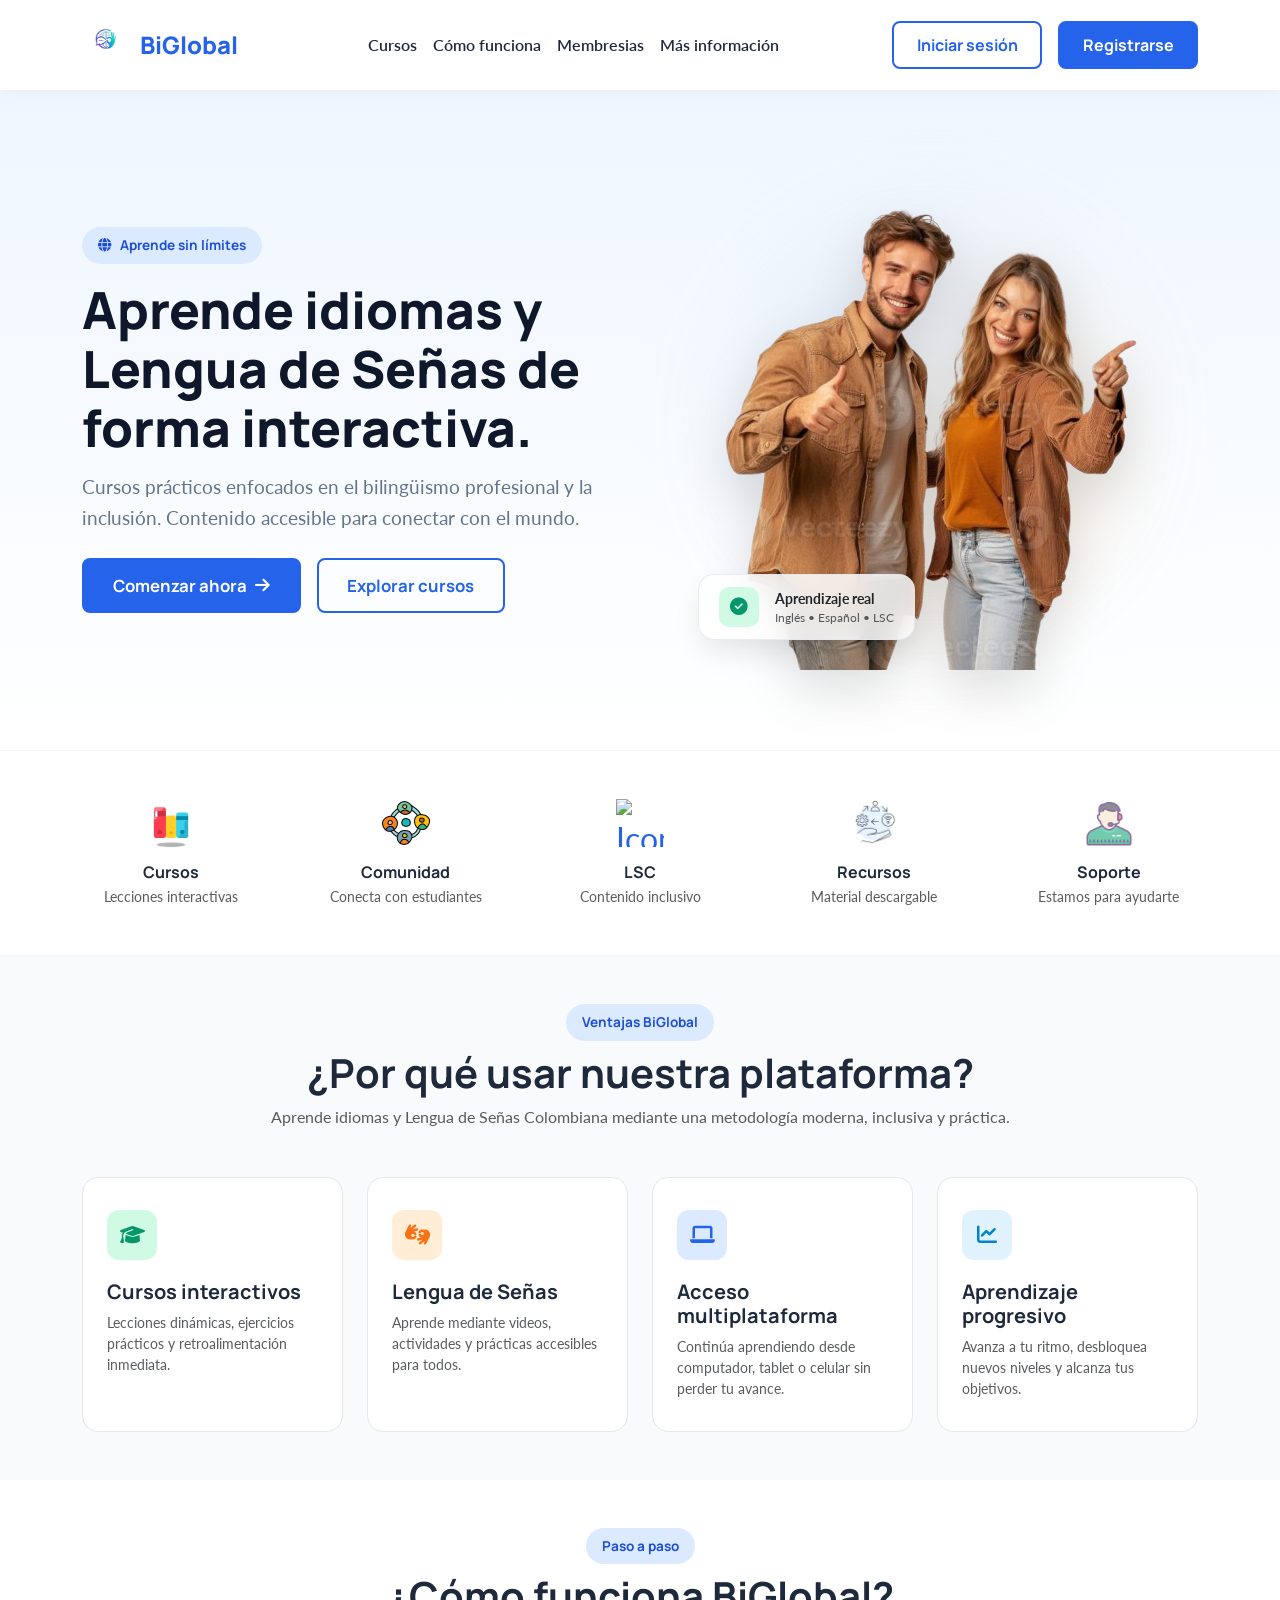
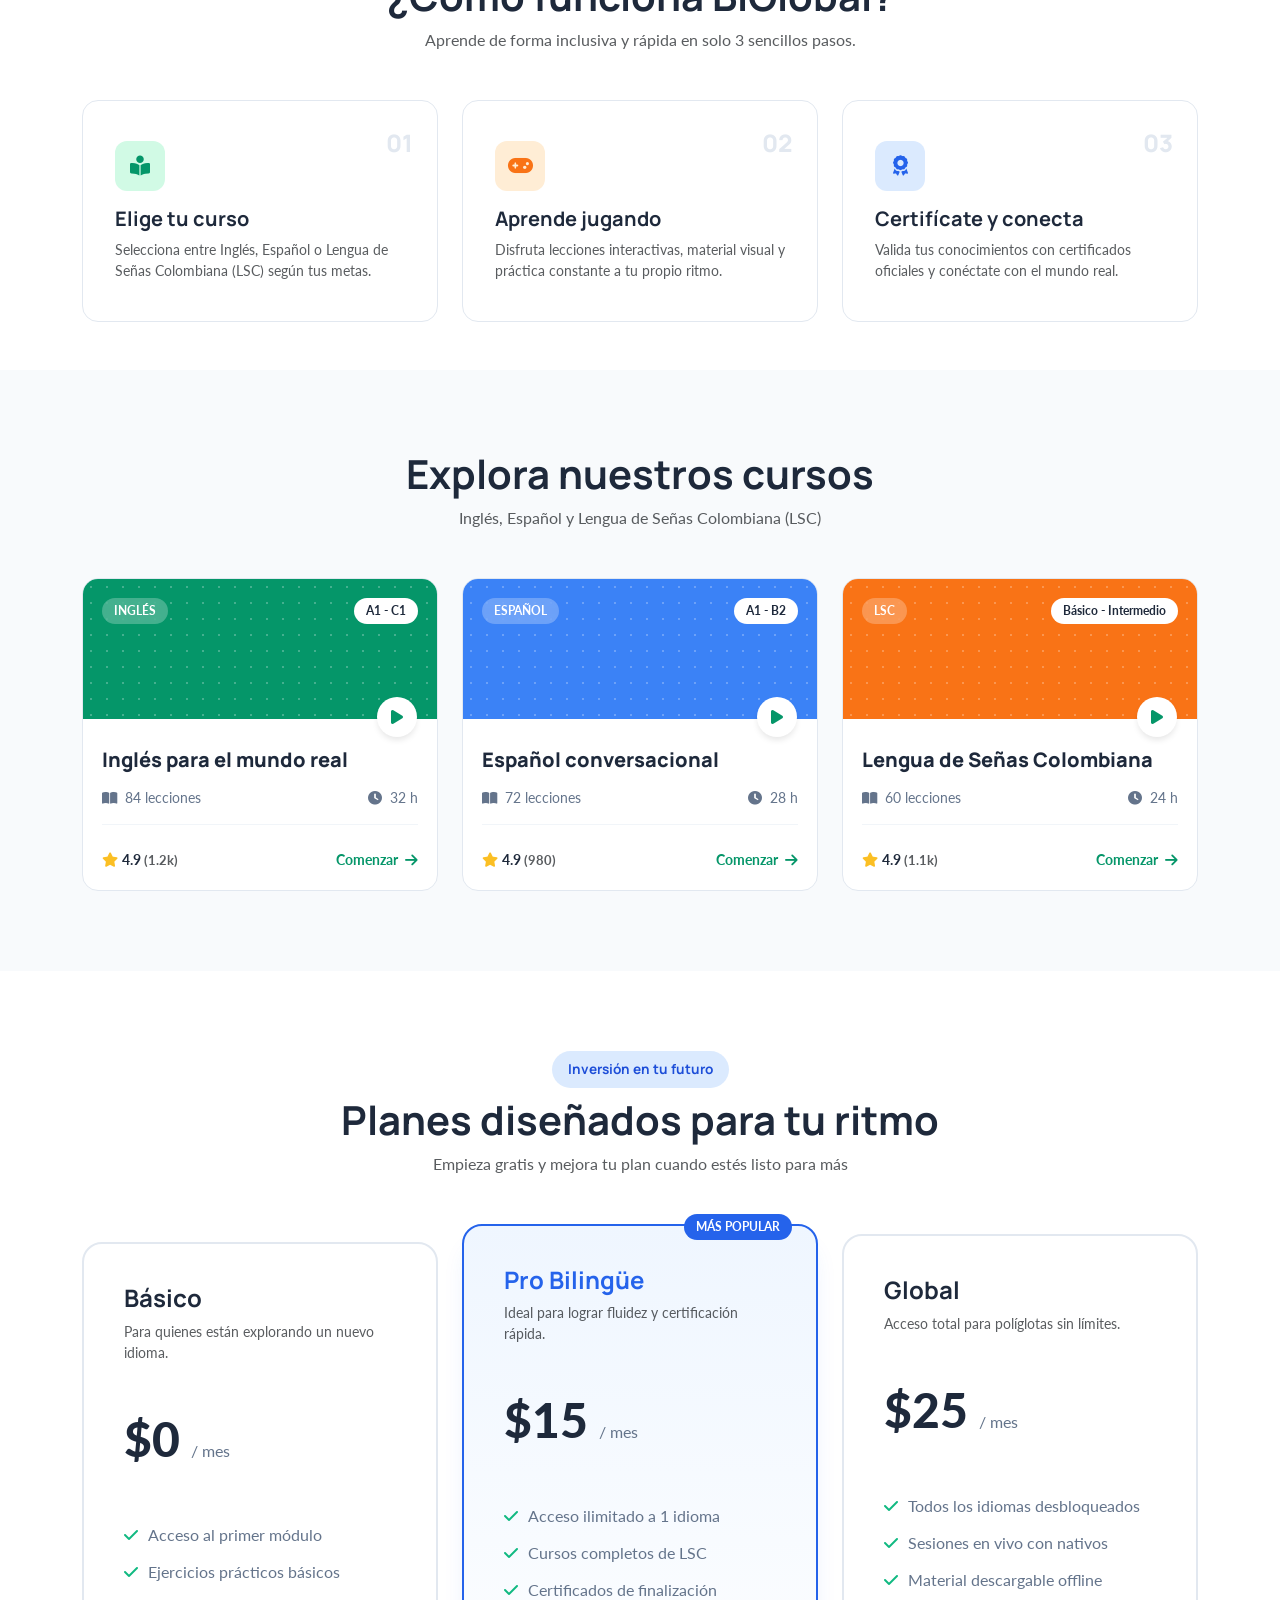
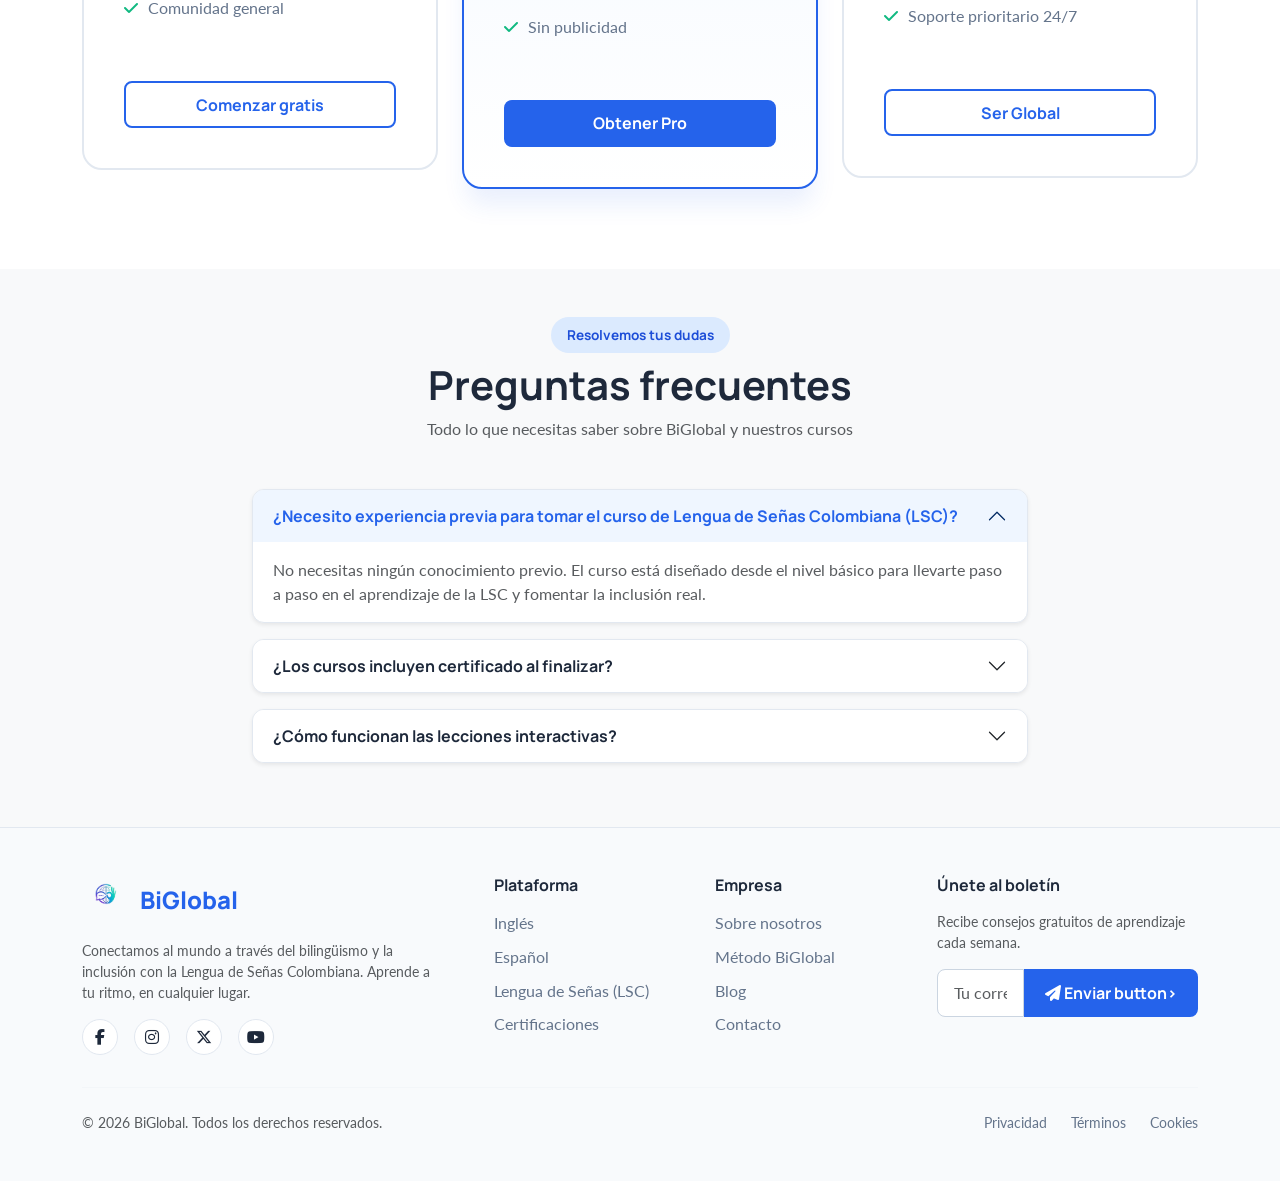
==== src/index.html @ 0d988923 "Deploy inicial BiGlobal" ====
<!DOCTYPE html>
<html lang="es">

<head>
    <meta charset="UTF-8">
    <meta name="viewport" content="width=device-width, initial-scale=1.0">
    <title>BiGlobal - Aprende Idiomas y LSC</title>

    <!-- Bootstrap -->
    <link href="https://cdn.jsdelivr.net/npm/bootstrap@5.3.3/dist/css/bootstrap.min.css" rel="stylesheet"
        integrity="sha384-QWTKZyjpPEjISv5WaRU9OFeRpok6YctnYmDr5pNlyT2bRjXh0JMhjY6hW+ALEwIH" crossorigin="anonymous">

    <!-- FontAwesome para los iconos -->
    <link rel="stylesheet" href="https://cdnjs.cloudflare.com/ajax/libs/font-awesome/6.5.1/css/all.min.css">

    <!-- Google Fonts -->
    <link
        href="https://fonts.googleapis.com/css2?family=Lato:wght@300;400;700;900&family=Manrope:wght@300;400;600;800&display=swap"
        rel="stylesheet">

    <!-- CSS -->
    <link rel="stylesheet" href="css/style.css">

    <!-- JS de Progreso -->
    <script src="Progreso.js" defer></script>
</head>

<body>
    <header>
        <nav class="navbar navbar-expand-lg barra-navegacion">
            <div class="container">
                <a class="navbar-brand contenedor-logo" href="#">
                    <img src="img/logo-Biglobal.png" alt="Icono BiGlobal" class="logo-img">
                    <span class="logo-texto">BiGlobal</span>
                </a>

                <button class="navbar-toggler" type="button" data-bs-toggle="collapse" data-bs-target="#menuPrincipal"
                    aria-controls="menuPrincipal" aria-expanded="false" aria-label="Abrir menú de navegación">
                    <span class="navbar-toggler-icon"></span>
                </button>

                <div class="collapse navbar-collapse" id="menuPrincipal">
                    <ul class="navbar-nav mx-auto">
                        <li class="nav-item"><a class="nav-link" href="#cursos">Cursos</a></li>
                        <li class="nav-item"><a class="nav-link" href="#comoFunciona">Cómo funciona</a></li>
                        <li class="nav-item"><a class="nav-link" href="#Planes-big">Membresias</a></li>
                        <li class="nav-item"><a class="nav-link" href="#info-contac">Más información</a></li>
                    </ul>
                    <div class="botones-acceso">
                        <a href="auth/login.html" class="btn-secundario">Iniciar sesión</a>
                        <a href="auth/login.html" class="btn-principal">Registrarse</a>
                    </div>
                </div>
            </div>
        </nav>
    </header>

    <main>
        <!-- Sección Principal (Hero) -->
        <section class="seccion-hero d-flex align-items-center">
            <div class="container">
                <div class="row contenedor-fila-hero align-items-center g-5">
                    <div class="col-lg-6">
                        <span class="etiqueta-alerta d-inline-block mb-3">
                            <i class="fa-solid fa-globe me-2"></i>Aprende sin límites
                        </span>
                        <h1 class="titulo-principal mb-3">
                            Aprende idiomas y Lengua de Señas de forma interactiva.
                        </h1>
                        <p class="descripcion-hero mb-4">
                            Cursos prácticos enfocados en el bilingüismo profesional y la inclusión. Contenido accesible
                            para conectar con el mundo.
                        </p>
                        <div class="contenedor-botones-hero">
                            <a href="auth/login.html" class="btn-principal btn-grande d-inline-flex align-items-center gap-2">
                                Comenzar ahora <i class="fa-solid fa-arrow-right"></i>
                            </a>
                            <a href="#cursos" class="btn-secundario btn-grande">Explorar cursos</a>
                        </div>
                    </div>

                    <!-- Imagen principal (Hero) -->
                    <div class="col-lg-6 col-imagen-mascota text-center position-relative">
                        <!-- Resplandor decorativo de fondo -->
                        <div class="fondo-resplandor-hero"></div>

                        <!-- Imagen principal -->
                        <img src="img/Img_principal.png" alt="Estudiantes bilingües y de LSC en BiGlobal"
                            class="imagen-hero-estudiantes img-fluid position-relative">

                        <!-- Tarjeta flotante decorativa -->
                        <div class="tarjeta-flotante-hero d-flex align-items-center gap-2 gap-sm-3">
    <div class="icono-flotante fondo-verde-suave">
        <i class="fa-solid fa-circle-check"></i>
    </div>
    <div class="text-start">
        <span class="d-block fw-bold small text-dark">Aprendizaje real</span>
        <span class="d-block text-muted texto-pequeno">Inglés • Español • LSC</span>
    </div>
</div>
                    </div>
                </div>
            </div>
        </section>

        <!-- Barra de Características -->
        <section class="barra-caracteristicas py-5">
            <div class="container">
                <div class="row row-cols-2 row-cols-md-3 row-cols-lg-5 g-4 fila-caracteristicas text-center">
                    <div class="col d-flex flex-column align-items-center">
                        <img src="img/icono-cursos.png" alt="Icono cursos" class="icono-caracteristica mb-3">
                        <h6 class="fw-bold mb-1">Cursos</h6>
                        <p class="small text-muted mb-0">Lecciones interactivas</p>
                    </div>

                    <div class="col d-flex flex-column align-items-center">
                        <img src="img/icono-comunidad.png" alt="Icono de comunidad" class="icono-caracteristica mb-3">
                        <h6 class="fw-bold mb-1">Comunidad</h6>
                        <p class="small text-muted mb-0">Conecta con estudiantes</p>
                    </div>

                    <div class="col d-flex flex-column align-items-center">
                        <img src="img/icono-lenguaje-señas.png" alt="Icono lenguaje señas"
                            class="icono-caracteristica mb-3">
                        <h6 class="fw-bold mb-1">LSC</h6>
                        <p class="small text-muted mb-0">Contenido inclusivo</p>
                    </div>

                    <div class="col d-flex flex-column align-items-center">
                        <img src="img/icono-recursos.png" alt="Icono de recursos" class="icono-caracteristica mb-3">
                        <h6 class="fw-bold mb-1">Recursos</h6>
                        <p class="small text-muted mb-0">Material descargable</p>
                    </div>

                    <div class="col d-flex flex-column align-items-center">
                        <img src="img/icono-soporte.png" alt="Icono de soporte" class="icono-caracteristica mb-3">
                        <h6 class="fw-bold mb-1">Soporte</h6>
                        <p class="small text-muted mb-0">Estamos para ayudarte</p>
                    </div>
                </div>
            </div>
        </section>

        <!-- Sección: ¿Por qué usar nuestra plataforma? -->
        <section class="seccion-ventajas py-5">
            <div class="container">
                <div class="text-center mb-5">
                    <span class="etiqueta-alerta mb-2 d-inline-block">Ventajas BiGlobal</span>
                    <h2 class="fw-bold display-6 mb-2">¿Por qué usar nuestra plataforma?</h2>
                    <p class="text-muted">Aprende idiomas y Lengua de Señas Colombiana mediante una metodología moderna,
                        inclusiva y práctica.</p>
                </div>

                <div class="row row-cols-1 row-cols-md-2 row-cols-lg-4 g-4">

                    <!-- Tarjeta 1 -->
                    <div class="col">
                        <div class="tarjeta-ventaja">
                            <div class="icono-ventaja fondo-verde-suave">
                                <i class="fa-solid fa-graduation-cap"></i>
                            </div>
                            <h3 class="h5 fw-bold mb-2">Cursos interactivos</h3>
                            <p class="text-muted small mb-0">Lecciones dinámicas, ejercicios prácticos y
                                retroalimentación inmediata.</p>
                        </div>
                    </div>

                    <!-- Tarjeta 2 -->
                    <div class="col">
                        <div class="tarjeta-ventaja">
                            <div class="icono-ventaja fondo-naranja-suave">
                                <i class="fa-solid fa-hands-asl-interpreting"></i>
                            </div>
                            <h3 class="h5 fw-bold mb-2">Lengua de Señas</h3>
                            <p class="text-muted small mb-0">Aprende mediante videos, actividades y prácticas accesibles
                                para todos.</p>
                        </div>
                    </div>

                    <!-- Tarjeta 3 -->
                    <div class="col">
                        <div class="tarjeta-ventaja">
                            <div class="icono-ventaja fondo-azul-suave">
                                <i class="fa-solid fa-laptop"></i>
                            </div>
                            <h3 class="h5 fw-bold mb-2">Acceso multiplataforma</h3>
                            <p class="text-muted small mb-0">Continúa aprendiendo desde computador, tablet o celular sin
                                perder tu avance.</p>
                        </div>
                    </div>

                    <!-- Tarjeta 4 -->
                    <div class="col">
                        <div class="tarjeta-ventaja">
                            <div class="icono-ventaja fondo-celeste-suave">
                                <i class="fa-solid fa-chart-line"></i>
                            </div>
                            <h3 class="h5 fw-bold mb-2">Aprendizaje progresivo</h3>
                            <p class="text-muted small mb-0">Avanza a tu ritmo, desbloquea nuevos niveles y alcanza tus
                                objetivos.</p>
                        </div>
                    </div>

                </div>
            </div>
        </section>

        <!-- Sección 1: El Método BiGlobal (Cómo Funciona) -->
        <section class="seccion-metodo py-5" id="comoFunciona">
            <div class="container">
                <div class="text-center mb-5">
                    <span class="etiqueta-alerta mb-2 d-inline-block">Paso a paso</span>
                    <h2 class="fw-bold display-6 mb-2">¿Cómo funciona BiGlobal?</h2>
                    <p class="text-muted">Aprende de forma inclusiva y rápida en solo 3 sencillos pasos.</p>
                </div>

                <div class="row row-cols-1 row-cols-md-3 g-4">

                    <!-- Paso 1 -->
                    <div class="col">
                        <div class="tarjeta-metodo">
                            <div class="numero-paso">01</div>
                            <div class="icono-metodo fondo-verde-suave mb-3">
                                <i class="fa-solid fa-book-open-reader"></i>
                            </div>
                            <h3 class="h5 fw-bold mb-2">Elige tu curso</h3>
                            <p class="text-muted small mb-0">Selecciona entre Inglés, Español o Lengua de Señas
                                Colombiana (LSC) según tus metas.</p>
                        </div>
                    </div>

                    <!-- Paso 2 -->
                    <div class="col">
                        <div class="tarjeta-metodo">
                            <div class="numero-paso">02</div>
                            <div class="icono-metodo fondo-naranja-suave mb-3">
                                <i class="fa-solid fa-gamepad"></i>
                            </div>
                            <h3 class="h5 fw-bold mb-2">Aprende jugando</h3>
                            <p class="text-muted small mb-0">Disfruta lecciones interactivas, material visual y práctica
                                constante a tu propio ritmo.</p>
                        </div>
                    </div>

                    <!-- Paso 3 -->
                    <div class="col">
                        <div class="tarjeta-metodo">
                            <div class="numero-paso">03</div>
                            <div class="icono-metodo fondo-azul-suave mb-3">
                                <i class="fa-solid fa-award"></i>
                            </div>
                            <h3 class="h5 fw-bold mb-2">Certifícate y conecta</h3>
                            <p class="text-muted small mb-0">Valida tus conocimientos con certificados oficiales y
                                conéctate con el mundo real.</p>
                        </div>
                    </div>

                </div>
            </div>
        </section>

        <!-- Sección de Cursos (Exclusivo: Inglés, Español y LSC) -->
        <section class="seccion-cursos" id="cursos">
            <div class="container">
                <div class="text-center mb-5">
                    <h2 class="fw-bold display-6 mb-2">Explora nuestros cursos</h2>
                    <p class="text-muted">Inglés, Español y Lengua de Señas Colombiana (LSC)</p>
                </div>

                <div class="row row-cols-1 row-cols-md-2 row-cols-lg-3 g-4 justify-content-center">

                    <!-- Tarjeta 1: Inglés -->
                    <div class="col">
                        <div class="tarjeta-curso">
                            <div class="cabecera-curso fondo-verde">
                                <span class="etiqueta-curso">INGLÉS</span>
                                <span class="etiqueta-nivel">A1 - C1</span>
                                <button class="boton-reproducir" aria-label="Ver introducción">
                                    <i class="fa-solid fa-play"></i>
                                </button>
                            </div>
                            <div class="cuerpo-curso">
                                <h3 class="titulo-curso">Inglés para el mundo real</h3>
                                <div class="detalles-curso">
                                    <span><i class="fa-solid fa-book-open me-2"></i>84 lecciones</span>
                                    <span><i class="fa-solid fa-clock me-2"></i>32 h</span>
                                </div>
                                <div class="pie-curso">
                                    <span class="calificacion"><i class="fa-solid fa-star me-1"></i>4.9 <small
                                            class="text-muted">(1.2k)</small></span>
                                    <a href="auth/login.html" class="enlace-comenzar">Comenzar <i
                                            class="fa-solid fa-arrow-right ms-1"></i></a>
                                </div>
                            </div>
                        </div>
                    </div>

                    <!-- Tarjeta 2: Español -->
                    <div class="col">
                        <div class="tarjeta-curso">
                            <div class="cabecera-curso fondo-azul">
                                <span class="etiqueta-curso">ESPAÑOL</span>
                                <span class="etiqueta-nivel">A1 - B2</span>
                                <button class="boton-reproducir" aria-label="Ver introducción">
                                    <i class="fa-solid fa-play"></i>
                                </button>
                            </div>
                            <div class="cuerpo-curso">
                                <h3 class="titulo-curso">Español conversacional</h3>
                                <div class="detalles-curso">
                                    <span><i class="fa-solid fa-book-open me-2"></i>72 lecciones</span>
                                    <span><i class="fa-solid fa-clock me-2"></i>28 h</span>
                                </div>
                                <div class="pie-curso">
                                    <span class="calificacion"><i class="fa-solid fa-star me-1"></i>4.9 <small
                                            class="text-muted">(980)</small></span>
                                    <a href="auth/login.html" class="enlace-comenzar">Comenzar <i
                                            class="fa-solid fa-arrow-right ms-1"></i></a>
                                </div>
                            </div>
                        </div>
                    </div>

                    <!-- Tarjeta 3: LSC (Lengua de Señas Colombiana) -->
                    <div class="col">
                        <div class="tarjeta-curso">
                            <div class="cabecera-curso fondo-naranja">
                                <span class="etiqueta-curso">LSC</span>
                                <span class="etiqueta-nivel">Básico - Intermedio</span>
                                <button class="boton-reproducir" aria-label="Ver introducción">
                                    <i class="fa-solid fa-play"></i>
                                </button>
                            </div>
                            <div class="cuerpo-curso">
                                <h3 class="titulo-curso">Lengua de Señas Colombiana</h3>
                                <div class="detalles-curso">
                                    <span><i class="fa-solid fa-book-open me-2"></i>60 lecciones</span>
                                    <span><i class="fa-solid fa-clock me-2"></i>24 h</span>
                                </div>
                                <div class="pie-curso">
                                    <span class="calificacion"><i class="fa-solid fa-star me-1"></i>4.9 <small
                                            class="text-muted">(1.1k)</small></span>
                                    <a href="auth/login.html" class="enlace-comenzar">Comenzar <i
                                            class="fa-solid fa-arrow-right ms-1"></i></a>
                                </div>
                            </div>
                        </div>
                    </div>

                </div>
            </div>
        </section>

        <!-- Sección de Planes / Precios -->
        <section class="seccion-planes" id="Planes-big">
            <div class="container">
                <div class="text-center mb-5">
                    <span class="etiqueta-alerta mb-2 d-inline-block">Inversión en tu futuro</span>
                    <h2 class="fw-bold display-6 mb-2">Planes diseñados para tu ritmo</h2>
                    <p class="text-muted">Empieza gratis y mejora tu plan cuando estés listo para más</p>
                </div>

                <div class="row row-cols-1 row-cols-md-3 g-4 align-items-center">
                    <!-- Plan Gratis -->
                    <div class="col">
                        <div class="tarjeta-plan">
                            <h3 class="fw-bold h4">Básico</h3>
                            <p class="text-muted small">Para quienes están explorando un nuevo idioma.</p>
                            <div class="precio-plan">$0 <span>/ mes</span></div>
                            <ul class="lista-beneficios">
                                <li><i class="fa-solid fa-check"></i> Acceso al primer módulo</li>
                                <li><i class="fa-solid fa-check"></i> Ejercicios prácticos básicos</li>
                                <li><i class="fa-solid fa-check"></i> Comunidad general</li>
                            </ul>
                            <a href="auth.html" class="btn-secundario w-100 mt-3">Comenzar gratis</a>
                        </div>
                    </div>

                    <!-- Plan Pro (Destacado) -->
                    <div class="col">
                        <div class="tarjeta-plan plan-destacado">
                            <span class="etiqueta-popular">MÁS POPULAR</span>
                            <h3 class="fw-bold h4 color-primario">Pro Bilingüe</h3>
                            <p class="text-muted small">Ideal para lograr fluidez y certificación rápida.</p>
                            <div class="precio-plan">$15 <span>/ mes</span></div>
                            <ul class="lista-beneficios">
                                <li><i class="fa-solid fa-check"></i> Acceso ilimitado a 1 idioma</li>
                                <li><i class="fa-solid fa-check"></i> Cursos completos de LSC</li>
                                <li><i class="fa-solid fa-check"></i> Certificados de finalización</li>
                                <li><i class="fa-solid fa-check"></i> Sin publicidad</li>
                            </ul>
                            <a href="auth.html" class="btn-principal w-100 mt-3">Obtener Pro</a>
                        </div>
                    </div>

                    <!-- Plan Global -->
                    <div class="col">
                        <div class="tarjeta-plan">
                            <h3 class="fw-bold h4">Global</h3>
                            <p class="text-muted small">Acceso total para políglotas sin límites.</p>
                            <div class="precio-plan">$25 <span>/ mes</span></div>
                            <ul class="lista-beneficios">
                                <li><i class="fa-solid fa-check"></i> Todos los idiomas desbloqueados</li>
                                <li><i class="fa-solid fa-check"></i> Sesiones en vivo con nativos</li>
                                <li><i class="fa-solid fa-check"></i> Material descargable offline</li>
                                <li><i class="fa-solid fa-check"></i> Soporte prioritario 24/7</li>
                            </ul>
                            <a href="auth.html" class="btn-secundario w-100 mt-3">Ser Global</a>
                        </div>
                    </div>
                </div>
            </div>
        </section>
    </main>

    <!-- Sección de Preguntas Frecuentes -->
    <section class="seccion-faq py-5 bg-light">
        <div class="container container-faq">
            <div class="text-center mb-5">
                <span class="etiqueta-alerta mb-2 d-inline-block">Resolvemos tus dudas</span>
                <h2 class="fw-bold display-6 mb-2">Preguntas frecuentes</h2>
                <p class="text-muted">Todo lo que necesitas saber sobre BiGlobal y nuestros cursos</p>
            </div>

            <div class="accordion" id="acordeonFaq">
                <!-- Pregunta 1 -->
                <div class="accordion-item mb-3 border-0 shadow-sm rounded">
                    <h3 class="accordion-header" id="headingOne">
                        <button class="accordion-button fw-bold" type="button" data-bs-toggle="collapse"
                            data-bs-target="#collapseOne" aria-expanded="true" aria-controls="collapseOne">
                            ¿Necesito experiencia previa para tomar el curso de Lengua de Señas Colombiana (LSC)?
                        </button>
                    </h3>
                    <div id="collapseOne" class="accordion-collapse collapse show" aria-labelledby="headingOne"
                        data-bs-parent="#acordeonFaq">
                        <div class="accordion-body text-muted">
                            No necesitas ningún conocimiento previo. El curso está diseñado desde el nivel básico para
                            llevarte paso a paso en el aprendizaje de la LSC y fomentar la inclusión real.
                        </div>
                    </div>
                </div>

                <!-- Pregunta 2 -->
                <div class="accordion-item mb-3 border-0 shadow-sm rounded">
                    <h3 class="accordion-header" id="headingTwo">
                        <button class="accordion-button collapsed fw-bold" type="button" data-bs-toggle="collapse"
                            data-bs-target="#collapseTwo" aria-expanded="false" aria-controls="collapseTwo">
                            ¿Los cursos incluyen certificado al finalizar?
                        </button>
                    </h3>
                    <div id="collapseTwo" class="accordion-collapse collapse" aria-labelledby="headingTwo"
                        data-bs-parent="#acordeonFaq">
                        <div class="accordion-body text-muted">
                            Sí, al completar todas las lecciones y evaluaciones de los planes Pro o Global, obtendrás un
                            certificado digital verificable que podrás agregar a tu hoja de vida o perfil profesional.
                        </div>
                    </div>
                </div>

                <!-- Pregunta 3 -->
                <div class="accordion-item border-0 shadow-sm rounded">
                    <h3 class="accordion-header" id="headingThree">
                        <button class="accordion-button collapsed fw-bold" type="button" data-bs-toggle="collapse"
                            data-bs-target="#collapseThree" aria-expanded="false" aria-controls="collapseThree">
                            ¿Cómo funcionan las lecciones interactivas?
                        </button>
                    </h3>
                    <div id="collapseThree" class="accordion-collapse collapse" aria-labelledby="headingThree"
                        data-bs-parent="#acordeonFaq">
                        <div class="accordion-body text-muted">
                            Combinamos teoría práctica, ejercicios visuales, videos explicativos en alta definición (con
                            enfoque especial en señas) y retos cortos para que aprendas a tu propio ritmo desde
                            cualquier dispositivo.
                        </div>
                    </div>
                </div>
            </div>
        </div>
    </section>

    <!-- Pie de página (Footer) -->
    <footer class="pie-pagina py-5" id="info-contac">
        <div class="container">
            <div class="row g-4 justify-content-between mb-4">
                <div class="col-lg-4">
                    <a class="navbar-brand contenedor-logo mb-3 d-inline-flex" href="#">
                        <img src="img/logo-Biglobal.png" alt="Icono BiGlobal" class="logo-img">
                        <span class="logo-texto">BiGlobal</span>
                    </a>
                    <p class="text-muted small mb-3">
                        Conectamos al mundo a través del bilingüismo y la inclusión con la Lengua de Señas Colombiana.
                        Aprende a tu ritmo, en cualquier lugar.
                    </p>
                    <div class="redes-sociales d-flex gap-3">
                        <a href="#" aria-label="Facebook"><i class="fa-brands fa-facebook-f"></i></a>
                        <a href="#" aria-label="Instagram"><i class="fa-brands fa-instagram"></i></a>
                        <a href="#" aria-label="Twitter"><i class="fa-brands fa-x-twitter"></i></a>
                        <a href="#" aria-label="YouTube"><i class="fa-brands fa-youtube"></i></a>
                    </div>
                </div>

                <div class="col-6 col-lg-2">
                    <h6 class="fw-bold mb-3">Plataforma</h6>
                    <ul class="list-unstyled enlaces-footer">
                        <li><a href="#">Inglés</a></li>
                        <li><a href="#">Español</a></li>
                        <li><a href="#">Lengua de Señas (LSC)</a></li>
                        <li><a href="#">Certificaciones</a></li>
                    </ul>
                </div>

                <div class="col-6 col-lg-2">
                    <h6 class="fw-bold mb-3">Empresa</h6>
                    <ul class="list-unstyled enlaces-footer">
                        <li><a href="#">Sobre nosotros</a></li>
                        <li><a href="#">Método BiGlobal</a></li>
                        <li><a href="#">Blog</a></li>
                        <li><a href="#">Contacto</a></li>
                    </ul>
                </div>

                <div class="col-lg-3">
                    <h6 class="fw-bold mb-3">Únete al boletín</h6>
                    <p class="text-muted small">Recibe consejos gratuitos de aprendizaje cada semana.</p>
                    <div class="input-group mb-3">
                        <input type="email" class="form-control campo-boletin" placeholder="Tu correo electrónico">
                        <button class="btn btn-principal m-0" type="button">
                         <i class="fa-solid fa-paper-plane"></i>
                         Enviar
                         button>
                    </div>
                </div>
            </div>

            <hr class="linea-footer">

            <div
                class="d-flex flex-column flex-md-row justify-content-between align-items-center text-muted small pt-2">
                <p class="mb-2 mb-md-0">© 2026 BiGlobal. Todos los derechos reservados.</p>
                <div class="d-flex gap-4">
                    <a href="#" class="enlace-legal">Privacidad</a>
                    <a href="#" class="enlace-legal">Términos</a>
                    <a href="#" class="enlace-legal">Cookies</a>
                </div>
            </div>
        </div>
    </footer>

    <!-- Bootstrap JS -->
    <script src="https://cdn.jsdelivr.net/npm/bootstrap@5.3.3/dist/js/bootstrap.bundle.min.js"
        integrity="sha384-YvpcrYf0tY3lHB60NNkmXc5s9fDVZLESaAA55NDzOxhy9GkcIdslK1eN7N6jIeHz"
        crossorigin="anonymous"></script>
</body>

</html>
---- src/css/style.css ----
/* ==========================================================================
   VARIABLES DE COLOR Y CONFIGURACIÓN (Estilo Imagen 1)
   ========================================================================== */
:root {
    --color-primario: #2563EB;
    /* Azul vibrante principal */
    --color-primario-oscuro: #1D4ED8;
    --color-secundario: #EFF6FF;
    /* Fondo azul ultra suave */
    --color-texto: #1E293B;
    /* Azul oscuro/gris para texto principal */
    --color-texto-suave: #64748B;
    /* Gris para párrafos y detalles */
    --blanco: #FFFFFF;
}

body {
    background-color: var(--blanco);
    color: var(--color-texto);
    font-family: 'Lato', sans-serif;
    margin: 0;
    padding: 0;
}

h1,
h2,
h3,
h4,
h5,
h6 {
    font-family: 'Manrope', sans-serif;
    color: var(--color-texto);
    margin: 0;
}

.color-primario {
    color: var(--color-primario) !important;
}

/* ==========================================================================
   BARRA DE NAVEGACIÓN
   ========================================================================== */
.barra-navegacion {
    background-color: var(--blanco);
    padding: 1rem 0;
    box-shadow: 0 2px 15px rgba(0, 0, 0, 0.04);
    position: sticky;
    top: 0;
    z-index: 1000;
}

.contenedor-logo {
    display: flex;
    align-items: center;
    text-decoration: none;
}

.logo-img {
    height: 48px;
    width: auto;
    margin-right: 10px;
}

.logo-texto {
    font-family: 'Manrope', sans-serif;
    font-weight: 800;
    font-size: 1.5rem;
    color: var(--color-primario);
}

.navbar-nav {
    margin: 0 auto;
}

.nav-link {
    color: var(--color-texto) !important;
    font-weight: 600;
    padding: 0.5rem 1.2rem;
    transition: color 0.3s ease;
}

.nav-link:hover {
    color: var(--color-primario) !important;
}

.botones-acceso {
    display: flex;
    align-items: center;
    gap: 1rem;
}

@media (max-width: 991px) {
    .botones-acceso {
        margin-top: 1.5rem;
        flex-direction: column;
        align-items: stretch;
    }
}

/* ==========================================================================
   BOTONES PERSONALIZADOS
   ========================================================================== */
.btn-principal {
    background-color: var(--color-primario);
    color: var(--blanco) !important;
    font-family: 'Manrope', sans-serif;
    font-weight: 700;
    padding: 0.6rem 1.4rem;
    border-radius: 8px;
    border: 2px solid var(--color-primario);
    text-decoration: none;
    text-align: center;
    transition: all 0.3s ease;
    display: inline-block;
}

.btn-principal:hover {
    background-color: var(--color-primario-oscuro);
    border-color: var(--color-primario-oscuro);
    transform: translateY(-2px);
    box-shadow: 0 4px 12px rgba(37, 99, 235, 0.25);
}

.btn-secundario {
    background-color: transparent;
    color: var(--color-primario) !important;
    font-family: 'Manrope', sans-serif;
    font-weight: 700;
    padding: 0.6rem 1.4rem;
    border-radius: 8px;
    border: 2px solid var(--color-primario);
    text-decoration: none;
    text-align: center;
    transition: all 0.3s ease;
    display: inline-block;
}

.btn-secundario:hover {
    background-color: var(--color-secundario);
}

.btn-grande {
    padding: 0.8rem 1.8rem;
    font-size: 1.05rem;
}

/* ==========================================================================
   SECCIÓN HERO (PORTADA)
   ========================================================================== */
.seccion-hero {
    padding: 5rem 0;
    background: linear-gradient(180deg, var(--color-secundario) 0%, var(--blanco) 100%);
    min-height: calc(80vh - 80px);
}

.contenedor-fila-hero {
    align-items: center;
}

@media (max-width: 991px) {
    .contenedor-fila-hero {
        flex-direction: column-reverse;
        gap: 3rem;
        text-align: center;
    }
}

.etiqueta-alerta {
    display: inline-block;
    background-color: #DBEAFE;
    color: var(--color-primario-oscuro);
    font-family: 'Manrope', sans-serif;
    font-weight: 700;
    font-size: 0.85rem;
    padding: 0.5rem 1rem;
    border-radius: 50px;
    margin-bottom: 1.5rem;
}

.titulo-principal {
    font-size: 3.2rem;
    font-weight: 900;
    line-height: 1.15;
    margin-bottom: 1.5rem;
    color: #0F172A;
}

.descripcion-hero {
    font-size: 1.2rem;
    line-height: 1.6;
    margin-bottom: 2rem;
    color: var(--color-texto-suave);
}

.contenedor-botones-hero {
    display: flex;
    flex-wrap: wrap;
    gap: 1rem;
}

@media (max-width: 991px) {
    .contenedor-botones-hero {
        justify-content: center;
    }

    .titulo-principal {
        font-size: 2.4rem;
    }
}

/* ==========================================================================
    ESTILOS PARA LA IMG PRINCIPLAL (HERO)
   ========================================================================== */
.col-imagen-mascota {
    position: relative;
    display: flex;
    justify-content: center;
    align-items: center;
    min-height: 420px;
}

/* Resplandor suave detrás de los estudiantes */
.fondo-resplandor-hero {
    position: absolute;
    width: 380px;
    height: 380px;
    background: linear-gradient(135deg, #DBEAFE 0%, #FFEDD5 100%);
    border-radius: 50%;
    filter: blur(50px);
    z-index: 1;
    opacity: 0.85;
    top: 50%;
    left: 50%;
    transform: translate(-50%, -50%);
}

/* Sombra adaptada a la silueta humana */
.imagen-hero-estudiantes {
    z-index: 2;
    max-height: 520px;
    width: auto;
    filter: drop-shadow(0 20px 25px rgba(0, 0, 0, 0.12));
    transition: transform 0.4s cubic-bezier(0.175, 0.885, 0.32, 1.275);
}

.imagen-hero-estudiantes:hover {
    transform: scale(1.03);
}

/* Tarjeta flotante con efecto vidrio y animación */
.tarjeta-flotante-hero {
    position: absolute;
    bottom: 30px;
    left: 10%;
    z-index: 3;
    background: rgba(255, 255, 255, 0.85);
    -webkit-backdrop-filter: blur(12px);
    backdrop-filter: blur(12px);
    border: 1px solid rgba(226, 232, 240, 0.8);
    padding: 0.75rem 1.25rem;
    border-radius: 16px;
    box-shadow: 0 15px 30px -5px rgba(0, 0, 0, 0.1);
    animation: flotar 4s ease-in-out infinite alternate;
}
.icono-flotante {
    width: 40px;
    height: 40px;
    border-radius: 10px;
    display: flex;
    align-items: center;
    justify-content: center;
    font-size: 1.1rem;
}

/* Animación de flotación suave */
@keyframes flotar {
    0% {
        transform: translateY(0px);
    }
    100% {
        transform: translateY(-12px);
    }
}

/* Ajuste responsive para pantallas móviles */
@media (max-width: 768px) {
    .fondo-resplandor-hero {
        width: 260px;
        height: 260px;
    }
    .imagen-hero-estudiantes {
        max-height: 380px;
    }
    
    /* Ajustes para que la tarjeta flotante se adapte perfecto al celular */
    .tarjeta-flotante-hero {
        bottom: 15px;
        left: 5%;
        padding: 0.5rem 0.85rem;
        border-radius: 12px;
        box-shadow: 0 10px 20px -5px rgba(0, 0, 0, 0.15);
    }
    
    .icono-flotante {
        width: 32px;
        height: 32px;
        font-size: 0.9rem;
    }
    
    .tarjeta-flotante-hero .fw-bold {
        font-size: 0.8rem !important;
    }
    
    .tarjeta-flotante-hero .text-muted {
        font-size: 0.65rem !important;
    }
}

/* ==========================================================================
    BARRA DE CARACTERÍSTICAS
   ========================================================================== */
.barra-caracteristicas {
    background-color: var(--blanco);
    border-top: 1px solid #F1F5F9;
    border-bottom: 1px solid #F1F5F9;
}

.fila-caracteristicas {
    display: flex;
    flex-wrap: wrap;
    justify-content: center;
    gap: 2rem;
}

.fila-caracteristicas .col {
    text-align: center;
    min-width: 140px;
    flex: 1;
}

.fila-caracteristicas i,
.fila-caracteristicas img {
    font-size: 2rem;
    width: 48px;
    height: 48px;
    object-fit: contain;
    color: var(--color-primario);
    margin-bottom: 0.8rem;
    transition: transform 0.2s ease;
}

.fila-caracteristicas .col:hover img,
.fila-caracteristicas .col:hover i {
    transform: scale(1.1);
}

/* ==========================================================================
    ESTILOS PARA LA SECCIÓN DE VENTAJAS ("¿Por qué usar nuestra plataforma?")
   ========================================================================== */
.seccion-ventajas {
    background-color: #F8FAFC;
    padding: 5rem 0;
}

.tarjeta-ventaja {
    background-color: var(--blanco);
    border: 1px solid #E2E8F0;
    border-radius: 16px;
    padding: 2rem 1.5rem;
    height: 100%;
    transition: all 0.3s ease;
    display: flex;
    flex-direction: column;
}

.tarjeta-ventaja:hover {
    transform: translateY(-5px);
    border-color: var(--color-primario);
    box-shadow: 0 12px 24px -10px rgba(0, 0, 0, 0.08);
}

.icono-ventaja {
    width: 50px;
    height: 50px;
    border-radius: 12px;
    display: flex;
    align-items: center;
    justify-content: center;
    font-size: 1.25rem;
    margin-bottom: 1.25rem;
}

/* Tonos suaves de fondo para los iconos de las ventajas */
.fondo-verde-suave {
    background-color: #D1FAE5;
    color: #059669;
}

.fondo-naranja-suave {
    background-color: #FFEDD5;
    color: #F97316;
}

.fondo-azul-suave {
    background-color: #DBEAFE;
    color: #2563EB;
}

.fondo-celeste-suave {
    background-color: #E0F2FE;
    color: #0284C7;
}

/* ==========================================================================
    ESTILOS PARA LA SECCIÓN DEL MÉTODO (CÓMO FUNCIONA)
   ========================================================================== */
.tarjeta-metodo {
    background-color: var(--blanco);
    border: 1px solid #E2E8F0;
    border-radius: 16px;
    padding: 2.5rem 2rem;
    height: 100%;
    position: relative;
    transition: all 0.3s ease;
    display: flex;
    flex-direction: column;
}

.tarjeta-metodo:hover {
    transform: translateY(-5px);
    border-color: var(--color-primario);
    box-shadow: 0 12px 24px -10px rgba(0, 0, 0, 0.08);
}

.numero-paso {
    position: absolute;
    top: 1.5rem;
    right: 1.5rem;
    font-size: 1.5rem;
    font-weight: 800;
    color: #E2E8F0;
    font-family: 'Manrope', sans-serif;
}

.icono-metodo {
    width: 50px;
    height: 50px;
    border-radius: 12px;
    display: flex;
    align-items: center;
    justify-content: center;
    font-size: 1.25rem;
}

/* ==========================================================================
    SECCIÓN DE CURSOS 
   ========================================================================== */
.seccion-cursos {
    padding: 5rem 0;
    background-color: #F8FAFC;
}

.tarjeta-curso {
    background: var(--blanco);
    border-radius: 16px;
    overflow: hidden;
    border: 1px solid #E2E8F0;
    transition: transform 0.3s ease, box-shadow 0.3s ease;
    height: 100%;
    display: flex;
    flex-direction: column;
}

.tarjeta-curso:hover {
    transform: translateY(-5px);
    box-shadow: 0 12px 24px -10px rgba(0, 0, 0, 0.08);
}

.cabecera-curso {
    height: 140px;
    padding: 1.2rem;
    position: relative;
    display: flex;
    justify-content: space-between;
    align-items: flex-start;
    background-size: 16px 16px;
    background-image: radial-gradient(rgba(255, 255, 255, 0.25) 1.5px, transparent 1.5px);
}

.fondo-verde {
    background-color: #059669;
}

.fondo-verde-claro {
    background-color: #10B981;
}

.fondo-azul {
    background-color: #3B82F6;
}

.fondo-naranja {
    background-color: #F97316;
}

.fondo-lima {
    background-color: #84CC16;
}

.fondo-rojo {
    background-color: #EF4444;
}

.etiqueta-curso {
    background-color: rgba(255, 255, 255, 0.25);
    color: var(--blanco);
    padding: 0.25rem 0.75rem;
    border-radius: 50px;
    font-size: 0.75rem;
    font-weight: 700;
    -webkit-backdrop-filter: blur(4px);
    backdrop-filter: blur(4px);
}

.etiqueta-nivel {
    background-color: var(--blanco);
    color: var(--color-texto);
    padding: 0.25rem 0.75rem;
    border-radius: 50px;
    font-size: 0.75rem;
    font-weight: 700;
}

.boton-reproducir {
    position: absolute;
    bottom: -18px;
    right: 20px;
    width: 40px;
    height: 40px;
    background-color: var(--blanco);
    border-radius: 50%;
    display: flex;
    align-items: center;
    justify-content: center;
    color: #059669;
    box-shadow: 0 4px 6px -1px rgba(0, 0, 0, 0.1);
    border: none;
    transition: transform 0.2s;
}

.tarjeta-curso:hover .boton-reproducir {
    transform: scale(1.1);
}

.cuerpo-curso {
    padding: 1.8rem 1.2rem 1.2rem;
    display: flex;
    flex-direction: column;
    flex-grow: 1;
}

.titulo-curso {
    font-size: 1.25rem;
    font-weight: 800;
    margin-bottom: 1rem;
    color: var(--color-texto);
}

.detalles-curso {
    display: flex;
    justify-content: space-between;
    color: var(--color-texto-suave);
    font-size: 0.85rem;
    margin-bottom: 1.5rem;
    border-bottom: 1px solid #F1F5F9;
    padding-bottom: 1rem;
}

.pie-curso {
    display: flex;
    justify-content: space-between;
    align-items: center;
    margin-top: auto;
}

.calificacion {
    font-weight: 700;
    font-size: 0.9rem;
    color: var(--color-texto);
}

.calificacion i {
    color: #FBBF24;
}

.enlace-comenzar {
    color: #059669;
    font-weight: 700;
    text-decoration: none;
    font-size: 0.9rem;
    transition: color 0.2s;
}

.enlace-comenzar:hover {
    color: #047857;
}

/* ==========================================================================
   SECCIÓN DE PLANES / PRECIOS
   ========================================================================== */
.seccion-planes {
    padding: 5rem 0;
    background-color: var(--blanco);
}

.tarjeta-plan {
    border: 2px solid #E2E8F0;
    border-radius: 20px;
    padding: 2.5rem;
    height: 100%;
    transition: all 0.3s ease;
    background: var(--blanco);
    position: relative;
    display: flex;
    flex-direction: column;
    justify-content: space-between;
}

.tarjeta-plan:hover {
    border-color: var(--color-primario);
    transform: translateY(-5px);
}

.tarjeta-plan.plan-destacado {
    border-color: var(--color-primario);
    background: linear-gradient(180deg, var(--color-secundario) 0%, var(--blanco) 100%);
    box-shadow: 0 20px 25px -5px rgba(37, 99, 235, 0.1);
}

.etiqueta-popular {
    position: absolute;
    top: -12px;
    right: 24px;
    background-color: var(--color-primario);
    color: var(--blanco);
    font-size: 0.75rem;
    font-weight: 700;
    padding: 0.25rem 0.75rem;
    border-radius: 50px;
}

.precio-plan {
    font-size: 3rem;
    font-weight: 900;
    color: var(--color-texto);
    margin: 1.5rem 0;
}

.precio-plan span {
    font-size: 1rem;
    font-weight: 400;
    color: var(--color-texto-suave);
}

.lista-beneficios {
    list-style: none;
    padding: 0;
    margin: 1.5rem 0 2rem;
}

.lista-beneficios li {
    margin-bottom: 0.8rem;
    color: var(--color-texto-suave);
    display: flex;
    align-items: center;
    gap: 10px;
}

.lista-beneficios i {
    color: #10B981;
}

/* ==========================================================================
    ESTILOS PARA LA SECCIÓN DE PREGUNTAS FRECUENTES (FAQ)
   ========================================================================== */
.seccion-faq {
    background-color: #F8FAFC;
    padding: 5rem 0;
}

/* Contenedor FAQ con ancho máximo */
.container-faq {
    max-width: 800px;
}

.accordion-item {
    border: 1px solid #E2E8F0 !important;
    overflow: hidden;
    margin-bottom: 1rem;
    border-radius: 12px !important;
}

.accordion-button {
    font-family: 'Manrope', sans-serif;
    color: var(--color-texto);
    background-color: var(--blanco);
    box-shadow: none !important;
}

.accordion-button:not(.collapsed) {
    color: var(--color-primario);
    background-color: var(--color-secundario);
}

.accordion-button:focus {
    border-color: var(--color-primario);
    box-shadow: 0 0 0 0.25rem rgba(37, 99, 235, 0.15) !important;
}

/* ==========================================================================
    PIE DE PÁGINA (FOOTER)
   ========================================================================== */
.pie-pagina {
    background-color: #F8FAFC;
    border-top: 1px solid #E2E8F0;
    color: var(--color-texto-suave);
}

.redes-sociales a {
    width: 36px;
    height: 36px;
    background-color: var(--blanco);
    border: 1px solid #E2E8F0;
    border-radius: 50%;
    display: flex;
    align-items: center;
    justify-content: center;
    color: var(--color-texto);
    text-decoration: none;
    transition: all 0.2s ease;
}

.redes-sociales a:hover {
    background-color: var(--color-primario);
    border-color: var(--color-primario);
    color: var(--blanco);
}

/* Footer */
.enlaces-footer li {
    margin-bottom: 0.6rem;
}

.enlaces-footer a,
.enlace-legal {
    color: var(--color-texto-suave);
    text-decoration: none;
    transition: color 0.2s ease;
}

.enlaces-footer a:hover,
.enlace-legal:hover {
    color: var(--color-primario);
}

.linea-footer {
    border-color: #E2E8F0;
    margin: 2rem 0 1rem;
}

.campo-boletin {
    border-radius: 8px 0 0 8px;
    border: 1px solid #CBD5E1;
    padding: 0.6rem 1rem;
}

.campo-boletin:focus {
    border-color: var(--color-primario);
    box-shadow: none;
}

.input-group .btn-principal {
    border-radius: 0 8px 8px 0;
    padding: 0.6rem 1.2rem;
}

/* Botón secundario dentro del formulario de registro */
#form-register .btn-secondary {
    margin-top: 10px;
}

/* Primer form-group dentro del formulario de login */
#form-login .form-group:first-of-type {
    margin-top: 16px;
}


/* Texto pequeño en tarjeta flotante */
.texto-pequeno {
    font-size: 0.75rem;
}
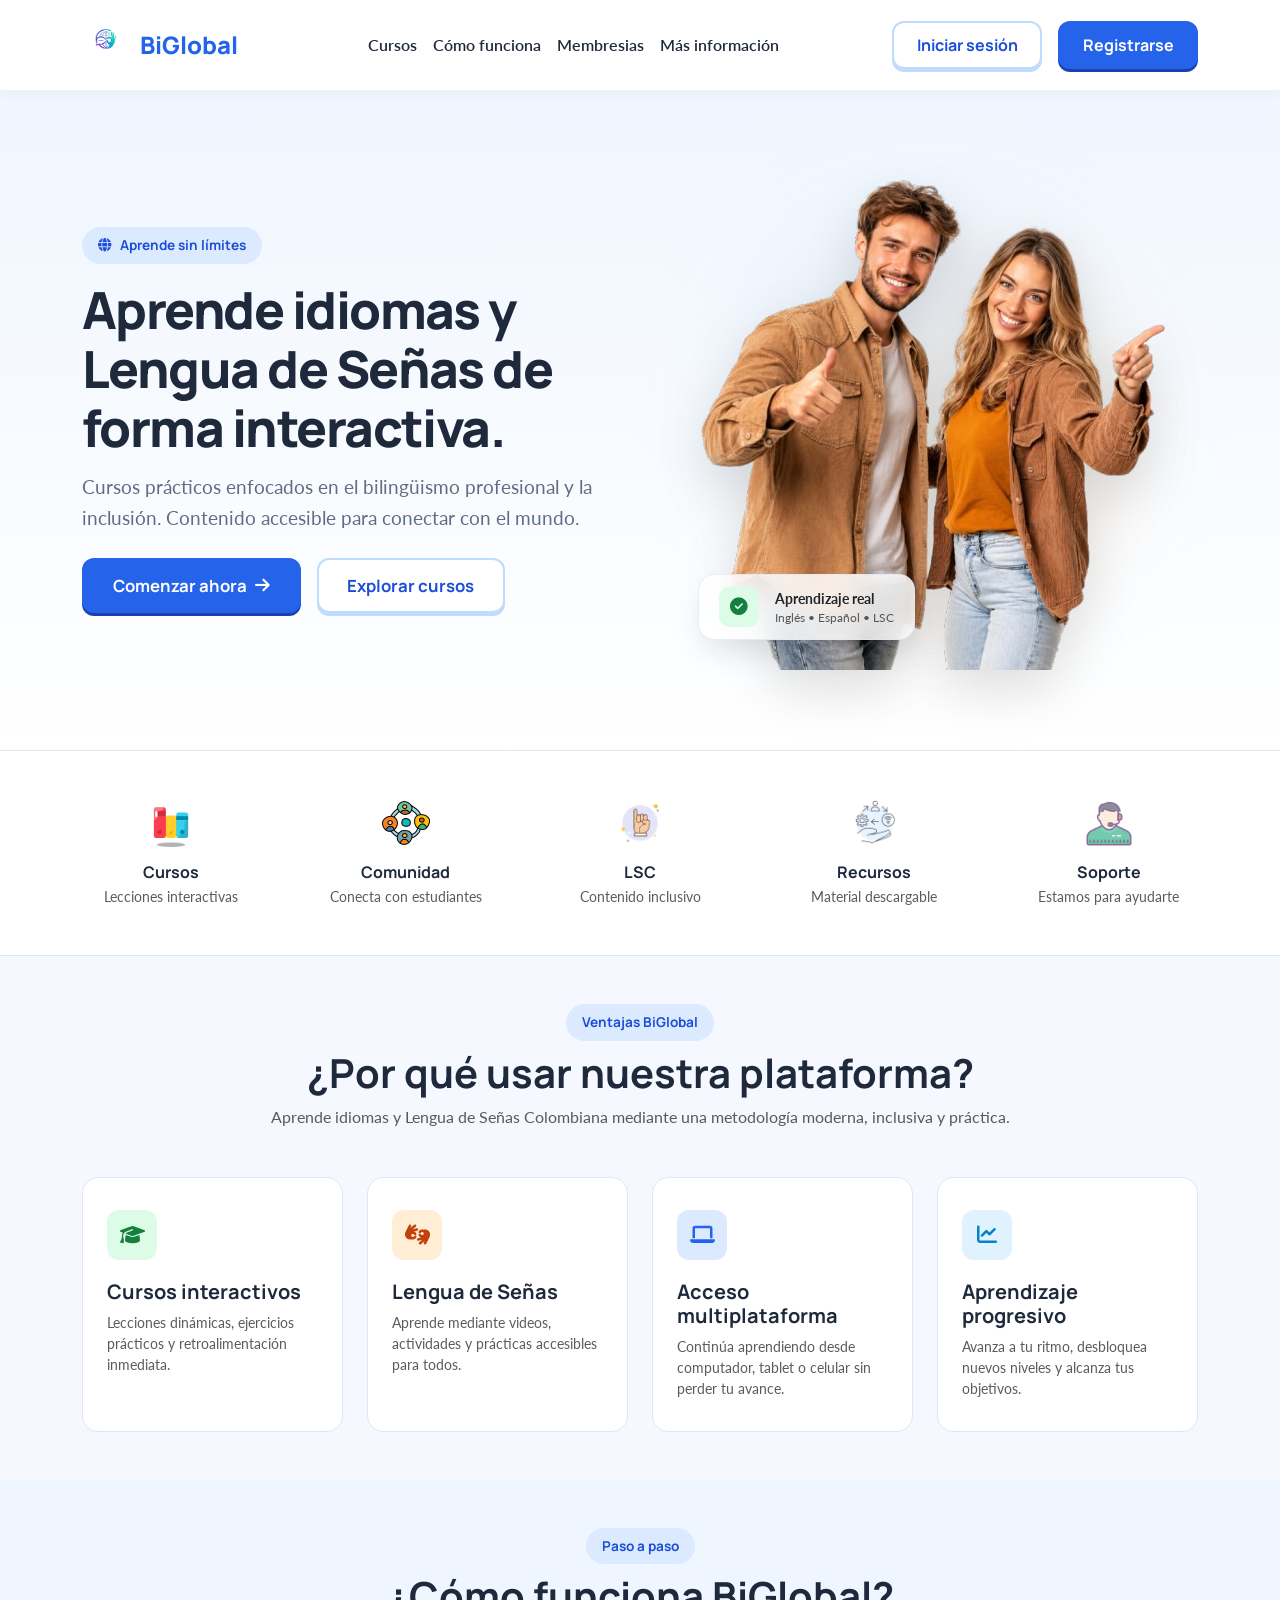
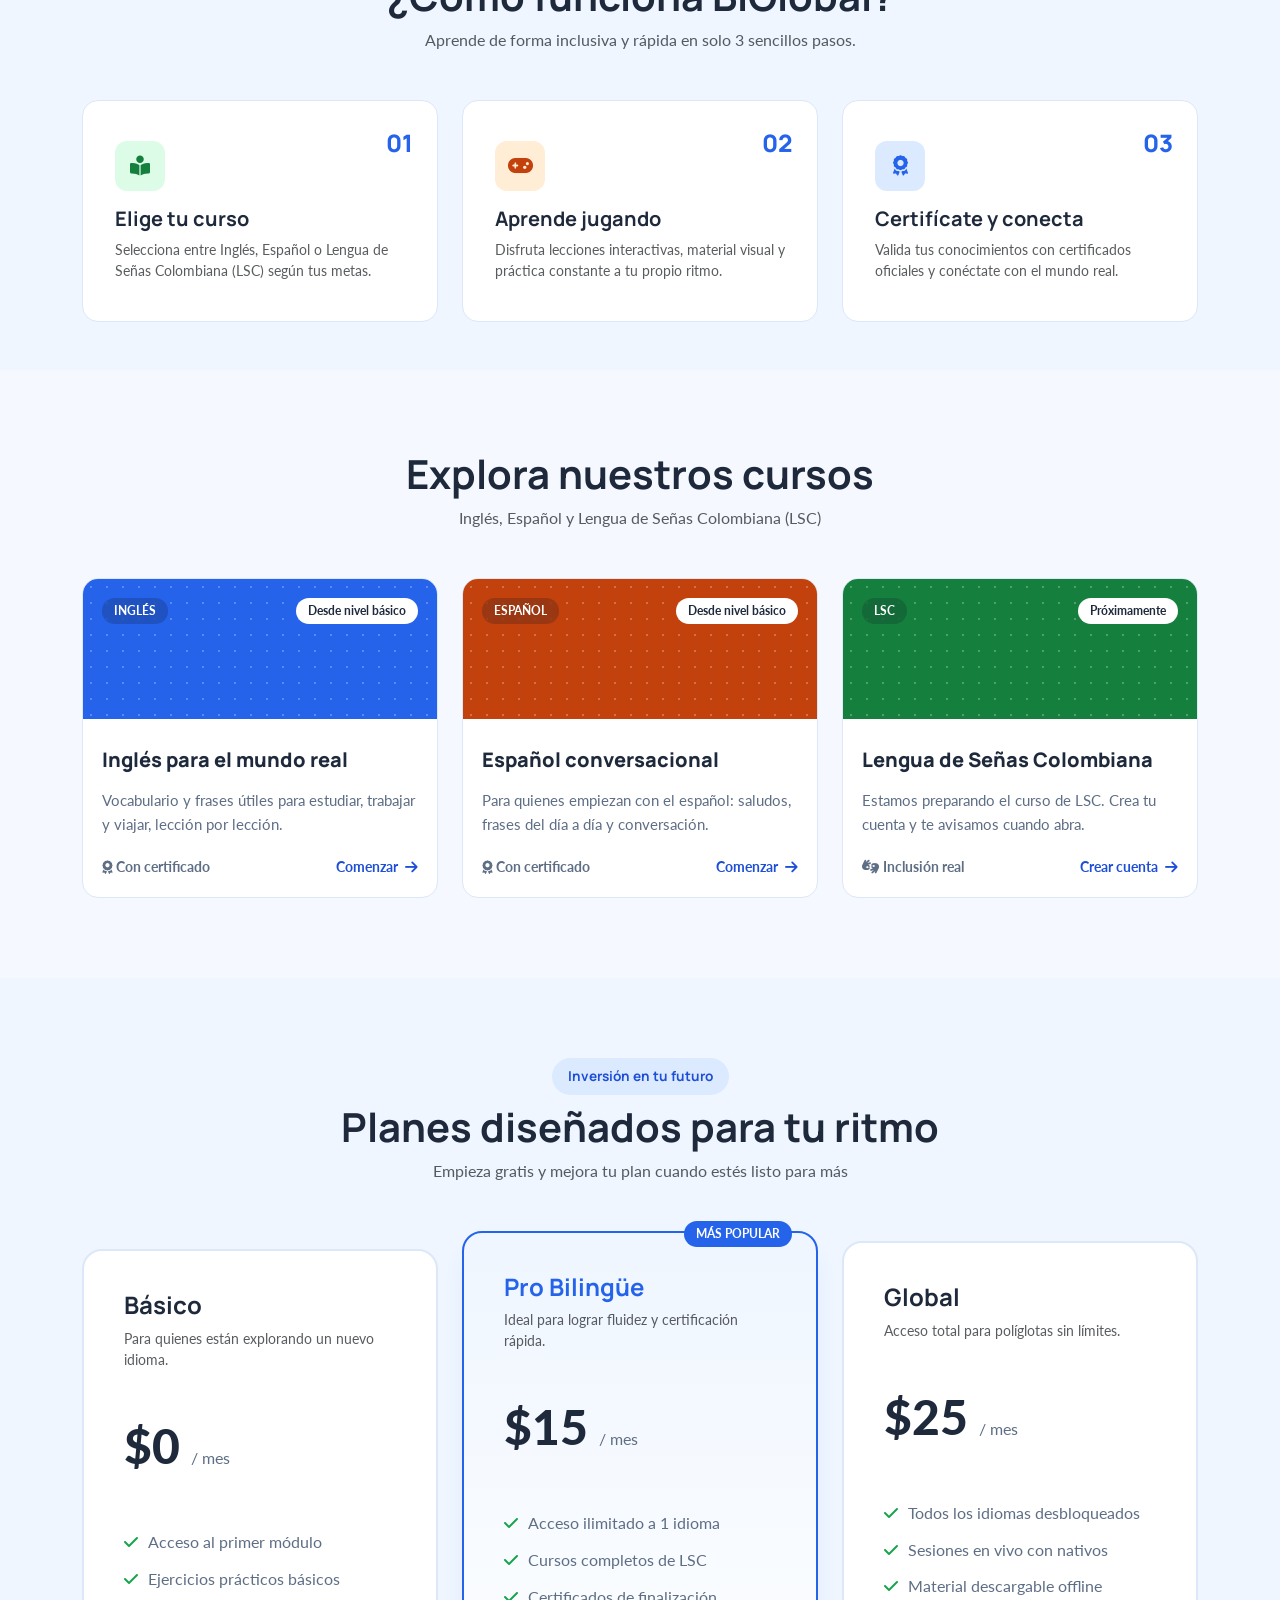
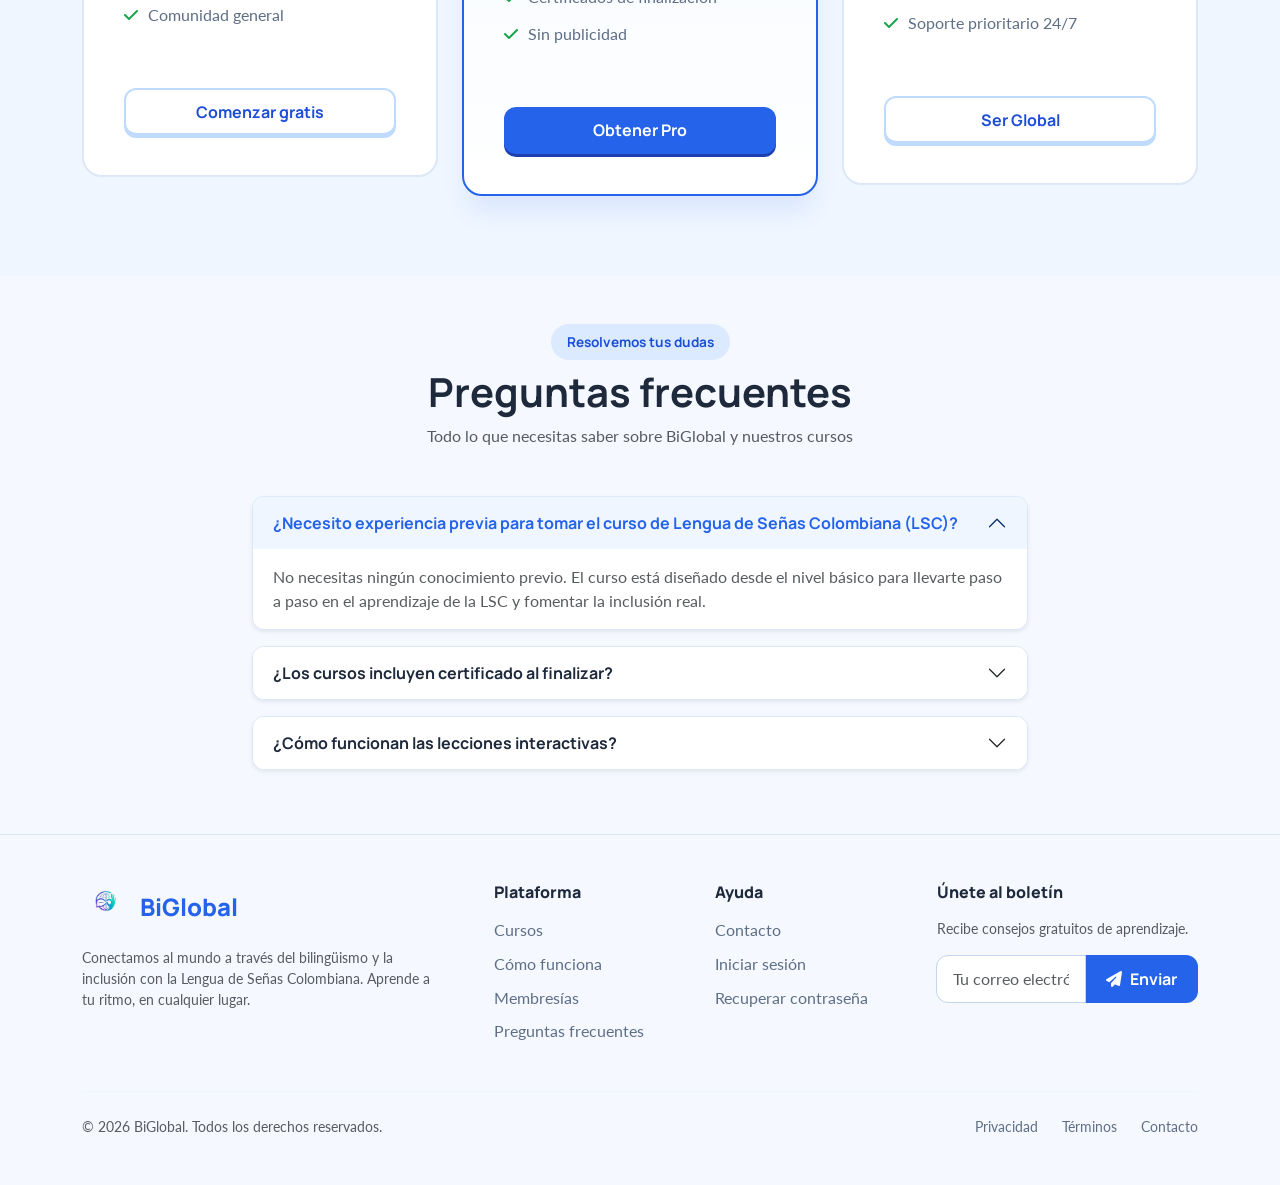
==== commit 3496a06e: "Corrige errores, unifica el diseño y agrega recuperación de contraseña y gamificación - Rutas sensib" ====
--- a/src/index.html
+++ b/src/index.html
@@ -11,21 +11,23 @@
         integrity="sha384-QWTKZyjpPEjISv5WaRU9OFeRpok6YctnYmDr5pNlyT2bRjXh0JMhjY6hW+ALEwIH" crossorigin="anonymous">
 
     <!-- FontAwesome para los iconos -->
-    <link rel="stylesheet" href="https://cdnjs.cloudflare.com/ajax/libs/font-awesome/6.5.1/css/all.min.css">
+    <link rel="stylesheet" href="https://cdnjs.cloudflare.com/ajax/libs/font-awesome/6.5.2/css/all.min.css">
 
     <!-- Google Fonts -->
     <link
-        href="https://fonts.googleapis.com/css2?family=Lato:wght@300;400;700;900&family=Manrope:wght@300;400;600;800&display=swap"
+        href="https://fonts.googleapis.com/css2?family=Lato:wght@400;700&family=Manrope:wght@600;700;800&display=swap"
         rel="stylesheet">
 
     <!-- CSS -->
+    <link rel="stylesheet" href="css/tokens.css">
     <link rel="stylesheet" href="css/style.css">
 
-    <!-- JS de Progreso -->
-    <script src="Progreso.js" defer></script>
+    <!-- JS de la página principal (boletín y menú en celular) -->
+    <script src="js/inicio.js" defer></script>
 </head>
 
 <body>
+    <a class="saltar-contenido" href="#contenido">Saltar al contenido</a>
     <header>
         <nav class="navbar navbar-expand-lg barra-navegacion">
             <div class="container">
@@ -48,14 +50,14 @@
                     </ul>
                     <div class="botones-acceso">
                         <a href="auth/login.html" class="btn-secundario">Iniciar sesión</a>
-                        <a href="auth/login.html" class="btn-principal">Registrarse</a>
+                        <a href="auth/login.html#registro" class="btn-principal">Registrarse</a>
                     </div>
                 </div>
             </div>
         </nav>
     </header>
 
-    <main>
+    <main id="contenido">
         <!-- Sección Principal (Hero) -->
         <section class="seccion-hero d-flex align-items-center">
             <div class="container">
@@ -85,7 +87,7 @@
                         <div class="fondo-resplandor-hero"></div>
 
                         <!-- Imagen principal -->
-                        <img src="img/Img_principal.png" alt="Estudiantes bilingües y de LSC en BiGlobal"
+                        <img src="img/img-hero.png" alt="Estudiantes bilingües y de LSC en BiGlobal"
                             class="imagen-hero-estudiantes img-fluid position-relative">
 
                         <!-- Tarjeta flotante decorativa -->
@@ -108,33 +110,33 @@
             <div class="container">
                 <div class="row row-cols-2 row-cols-md-3 row-cols-lg-5 g-4 fila-caracteristicas text-center">
                     <div class="col d-flex flex-column align-items-center">
-                        <img src="img/icono-cursos.png" alt="Icono cursos" class="icono-caracteristica mb-3">
-                        <h6 class="fw-bold mb-1">Cursos</h6>
+                        <img src="img/icono-cursos.png" alt="" class="icono-caracteristica mb-3">
+                        <h2 class="h6 fw-bold mb-1">Cursos</h2>
                         <p class="small text-muted mb-0">Lecciones interactivas</p>
                     </div>
 
                     <div class="col d-flex flex-column align-items-center">
-                        <img src="img/icono-comunidad.png" alt="Icono de comunidad" class="icono-caracteristica mb-3">
-                        <h6 class="fw-bold mb-1">Comunidad</h6>
+                        <img src="img/icono-comunidad.png" alt="" class="icono-caracteristica mb-3">
+                        <h2 class="h6 fw-bold mb-1">Comunidad</h2>
                         <p class="small text-muted mb-0">Conecta con estudiantes</p>
                     </div>
 
                     <div class="col d-flex flex-column align-items-center">
-                        <img src="img/icono-lenguaje-señas.png" alt="Icono lenguaje señas"
+                        <img src="img/icono-lengua-senas.png" alt=""
                             class="icono-caracteristica mb-3">
-                        <h6 class="fw-bold mb-1">LSC</h6>
+                        <h2 class="h6 fw-bold mb-1">LSC</h2>
                         <p class="small text-muted mb-0">Contenido inclusivo</p>
                     </div>
 
                     <div class="col d-flex flex-column align-items-center">
-                        <img src="img/icono-recursos.png" alt="Icono de recursos" class="icono-caracteristica mb-3">
-                        <h6 class="fw-bold mb-1">Recursos</h6>
+                        <img src="img/icono-recursos.png" alt="" class="icono-caracteristica mb-3">
+                        <h2 class="h6 fw-bold mb-1">Recursos</h2>
                         <p class="small text-muted mb-0">Material descargable</p>
                     </div>
 
                     <div class="col d-flex flex-column align-items-center">
-                        <img src="img/icono-soporte.png" alt="Icono de soporte" class="icono-caracteristica mb-3">
-                        <h6 class="fw-bold mb-1">Soporte</h6>
+                        <img src="img/icono-soporte.png" alt="" class="icono-caracteristica mb-3">
+                        <h2 class="h6 fw-bold mb-1">Soporte</h2>
                         <p class="small text-muted mb-0">Estamos para ayudarte</p>
                     </div>
                 </div>
@@ -259,7 +261,10 @@
             </div>
         </section>
 
-        <!-- Sección de Cursos (Exclusivo: Inglés, Español y LSC) -->
+        <!-- Sección de Cursos (Inglés, Español y LSC)
+             OJO: no mostramos cifras (lecciones, horas, estrellas) porque
+             todavía no vienen de la base de datos. Cuando la página se
+             alimente desde la BD, aquí irán los datos reales. -->
         <section class="seccion-cursos" id="cursos">
             <div class="container">
                 <div class="text-center mb-5">
@@ -271,80 +276,59 @@
 
                     <!-- Tarjeta 1: Inglés -->
                     <div class="col">
-                        <div class="tarjeta-curso">
-                            <div class="cabecera-curso fondo-verde">
+                        <article class="tarjeta-curso">
+                            <div class="cabecera-curso fondo-azul">
                                 <span class="etiqueta-curso">INGLÉS</span>
-                                <span class="etiqueta-nivel">A1 - C1</span>
-                                <button class="boton-reproducir" aria-label="Ver introducción">
-                                    <i class="fa-solid fa-play"></i>
-                                </button>
+                                <span class="etiqueta-nivel">Desde nivel básico</span>
                             </div>
                             <div class="cuerpo-curso">
                                 <h3 class="titulo-curso">Inglés para el mundo real</h3>
-                                <div class="detalles-curso">
-                                    <span><i class="fa-solid fa-book-open me-2"></i>84 lecciones</span>
-                                    <span><i class="fa-solid fa-clock me-2"></i>32 h</span>
+                                <p class="texto-curso">Vocabulario y frases útiles para estudiar, trabajar y viajar, lección por lección.</p>
+                                <div class="pie-curso">
+                                    <span class="detalle-curso"><i class="fa-solid fa-award me-1" aria-hidden="true"></i>Con certificado</span>
+                                    <a href="auth/login.html#registro" class="enlace-comenzar">Comenzar <i
+                                            class="fa-solid fa-arrow-right ms-1" aria-hidden="true"></i></a>
                                 </div>
-                                <div class="pie-curso">
-                                    <span class="calificacion"><i class="fa-solid fa-star me-1"></i>4.9 <small
-                                            class="text-muted">(1.2k)</small></span>
-                                    <a href="auth/login.html" class="enlace-comenzar">Comenzar <i
-                                            class="fa-solid fa-arrow-right ms-1"></i></a>
-                                </div>
-                            </div>
-                        </div>
+                            </div>
+                        </article>
                     </div>
 
                     <!-- Tarjeta 2: Español -->
                     <div class="col">
-                        <div class="tarjeta-curso">
-                            <div class="cabecera-curso fondo-azul">
+                        <article class="tarjeta-curso">
+                            <div class="cabecera-curso fondo-naranja">
                                 <span class="etiqueta-curso">ESPAÑOL</span>
-                                <span class="etiqueta-nivel">A1 - B2</span>
-                                <button class="boton-reproducir" aria-label="Ver introducción">
-                                    <i class="fa-solid fa-play"></i>
-                                </button>
+                                <span class="etiqueta-nivel">Desde nivel básico</span>
                             </div>
                             <div class="cuerpo-curso">
                                 <h3 class="titulo-curso">Español conversacional</h3>
-                                <div class="detalles-curso">
-                                    <span><i class="fa-solid fa-book-open me-2"></i>72 lecciones</span>
-                                    <span><i class="fa-solid fa-clock me-2"></i>28 h</span>
+                                <p class="texto-curso">Para quienes empiezan con el español: saludos, frases del día a día y conversación.</p>
+                                <div class="pie-curso">
+                                    <span class="detalle-curso"><i class="fa-solid fa-award me-1" aria-hidden="true"></i>Con certificado</span>
+                                    <a href="auth/login.html#registro" class="enlace-comenzar">Comenzar <i
+                                            class="fa-solid fa-arrow-right ms-1" aria-hidden="true"></i></a>
                                 </div>
-                                <div class="pie-curso">
-                                    <span class="calificacion"><i class="fa-solid fa-star me-1"></i>4.9 <small
-                                            class="text-muted">(980)</small></span>
-                                    <a href="auth/login.html" class="enlace-comenzar">Comenzar <i
-                                            class="fa-solid fa-arrow-right ms-1"></i></a>
-                                </div>
-                            </div>
-                        </div>
-                    </div>
-
-                    <!-- Tarjeta 3: LSC (Lengua de Señas Colombiana) -->
-                    <div class="col">
-                        <div class="tarjeta-curso">
-                            <div class="cabecera-curso fondo-naranja">
+                            </div>
+                        </article>
+                    </div>
+
+                    <!-- Tarjeta 3: LSC (todavía no existe en la BD) -->
+                    <div class="col">
+                        <article class="tarjeta-curso">
+                            <div class="cabecera-curso fondo-verde">
                                 <span class="etiqueta-curso">LSC</span>
-                                <span class="etiqueta-nivel">Básico - Intermedio</span>
-                                <button class="boton-reproducir" aria-label="Ver introducción">
-                                    <i class="fa-solid fa-play"></i>
-                                </button>
+                                <span class="etiqueta-nivel">Próximamente</span>
                             </div>
                             <div class="cuerpo-curso">
                                 <h3 class="titulo-curso">Lengua de Señas Colombiana</h3>
-                                <div class="detalles-curso">
-                                    <span><i class="fa-solid fa-book-open me-2"></i>60 lecciones</span>
-                                    <span><i class="fa-solid fa-clock me-2"></i>24 h</span>
+                                <p class="texto-curso">Estamos preparando el curso de LSC. Crea tu cuenta y te avisamos cuando abra.</p>
+                                <div class="pie-curso">
+                                    <span class="detalle-curso"><i class="fa-solid fa-hands-asl-interpreting me-1" aria-hidden="true"></i>Inclusión real</span>
+                                    <a href="auth/login.html#registro" class="enlace-comenzar">Crear cuenta <i
+                                            class="fa-solid fa-arrow-right ms-1" aria-hidden="true"></i></a>
                                 </div>
-                                <div class="pie-curso">
-                                    <span class="calificacion"><i class="fa-solid fa-star me-1"></i>4.9 <small
-                                            class="text-muted">(1.1k)</small></span>
-                                    <a href="auth/login.html" class="enlace-comenzar">Comenzar <i
-                                            class="fa-solid fa-arrow-right ms-1"></i></a>
-                                </div>
-                            </div>
-                        </div>
+                            </div>
+                        </article>
                     </div>
 
                 </div>
@@ -372,7 +356,7 @@
                                 <li><i class="fa-solid fa-check"></i> Ejercicios prácticos básicos</li>
                                 <li><i class="fa-solid fa-check"></i> Comunidad general</li>
                             </ul>
-                            <a href="auth.html" class="btn-secundario w-100 mt-3">Comenzar gratis</a>
+                            <a href="auth/login.html" class="btn-secundario w-100 mt-3">Comenzar gratis</a>
                         </div>
                     </div>
 
@@ -389,7 +373,7 @@
                                 <li><i class="fa-solid fa-check"></i> Certificados de finalización</li>
                                 <li><i class="fa-solid fa-check"></i> Sin publicidad</li>
                             </ul>
-                            <a href="auth.html" class="btn-principal w-100 mt-3">Obtener Pro</a>
+                            <a href="auth/login.html" class="btn-principal w-100 mt-3">Obtener Pro</a>
                         </div>
                     </div>
 
@@ -405,16 +389,15 @@
                                 <li><i class="fa-solid fa-check"></i> Material descargable offline</li>
                                 <li><i class="fa-solid fa-check"></i> Soporte prioritario 24/7</li>
                             </ul>
-                            <a href="auth.html" class="btn-secundario w-100 mt-3">Ser Global</a>
+                            <a href="auth/login.html" class="btn-secundario w-100 mt-3">Ser Global</a>
                         </div>
                     </div>
                 </div>
             </div>
         </section>
-    </main>
 
     <!-- Sección de Preguntas Frecuentes -->
-    <section class="seccion-faq py-5 bg-light">
+    <section class="seccion-faq py-5" id="preguntas">
         <div class="container container-faq">
             <div class="text-center mb-5">
                 <span class="etiqueta-alerta mb-2 d-inline-block">Resolvemos tus dudas</span>
@@ -478,57 +461,57 @@
         </div>
     </section>
 
+    </main>
+
     <!-- Pie de página (Footer) -->
     <footer class="pie-pagina py-5" id="info-contac">
         <div class="container">
             <div class="row g-4 justify-content-between mb-4">
                 <div class="col-lg-4">
                     <a class="navbar-brand contenedor-logo mb-3 d-inline-flex" href="#">
-                        <img src="img/logo-Biglobal.png" alt="Icono BiGlobal" class="logo-img">
+                        <img src="img/logo-Biglobal.png" alt="" class="logo-img">
                         <span class="logo-texto">BiGlobal</span>
                     </a>
                     <p class="text-muted small mb-3">
                         Conectamos al mundo a través del bilingüismo y la inclusión con la Lengua de Señas Colombiana.
                         Aprende a tu ritmo, en cualquier lugar.
                     </p>
-                    <div class="redes-sociales d-flex gap-3">
-                        <a href="#" aria-label="Facebook"><i class="fa-brands fa-facebook-f"></i></a>
-                        <a href="#" aria-label="Instagram"><i class="fa-brands fa-instagram"></i></a>
-                        <a href="#" aria-label="Twitter"><i class="fa-brands fa-x-twitter"></i></a>
-                        <a href="#" aria-label="YouTube"><i class="fa-brands fa-youtube"></i></a>
-                    </div>
+                    <!-- Redes sociales: se ocultaron porque todavía no hay enlaces reales.
+                         Cuando existan, agrega aquí <a href="https://..."> con su ícono fa-brands. -->
                 </div>
 
                 <div class="col-6 col-lg-2">
-                    <h6 class="fw-bold mb-3">Plataforma</h6>
+                    <h2 class="titulo-footer">Plataforma</h2>
                     <ul class="list-unstyled enlaces-footer">
-                        <li><a href="#">Inglés</a></li>
-                        <li><a href="#">Español</a></li>
-                        <li><a href="#">Lengua de Señas (LSC)</a></li>
-                        <li><a href="#">Certificaciones</a></li>
+                        <li><a href="#cursos">Cursos</a></li>
+                        <li><a href="#comoFunciona">Cómo funciona</a></li>
+                        <li><a href="#Planes-big">Membresías</a></li>
+                        <li><a href="#preguntas">Preguntas frecuentes</a></li>
                     </ul>
                 </div>
 
                 <div class="col-6 col-lg-2">
-                    <h6 class="fw-bold mb-3">Empresa</h6>
+                    <h2 class="titulo-footer">Ayuda</h2>
                     <ul class="list-unstyled enlaces-footer">
-                        <li><a href="#">Sobre nosotros</a></li>
-                        <li><a href="#">Método BiGlobal</a></li>
-                        <li><a href="#">Blog</a></li>
-                        <li><a href="#">Contacto</a></li>
+                        <li><a href="contacto.html">Contacto</a></li>
+                        <li><a href="auth/login.html">Iniciar sesión</a></li>
+                        <li><a href="auth/recuperar.php">Recuperar contraseña</a></li>
                     </ul>
                 </div>
 
                 <div class="col-lg-3">
-                    <h6 class="fw-bold mb-3">Únete al boletín</h6>
-                    <p class="text-muted small">Recibe consejos gratuitos de aprendizaje cada semana.</p>
-                    <div class="input-group mb-3">
-                        <input type="email" class="form-control campo-boletin" placeholder="Tu correo electrónico">
-                        <button class="btn btn-principal m-0" type="button">
-                         <i class="fa-solid fa-paper-plane"></i>
-                         Enviar
-                         button>
-                    </div>
+                    <h2 class="titulo-footer">Únete al boletín</h2>
+                    <p class="text-muted small">Recibe consejos gratuitos de aprendizaje.</p>
+                    <form class="input-group mb-2" id="form-boletin" novalidate>
+                        <label for="campo-boletin" class="sr-only">Tu correo electrónico</label>
+                        <input type="email" id="campo-boletin" class="form-control campo-boletin"
+                               placeholder="Tu correo electrónico" autocomplete="email" required>
+                        <button class="btn-principal boton-boletin" type="submit">
+                            <i class="fa-solid fa-paper-plane" aria-hidden="true"></i>
+                            Enviar
+                        </button>
+                    </form>
+                    <p class="small mb-0" id="mensaje-boletin" role="status" aria-live="polite"></p>
                 </div>
             </div>
 
@@ -538,9 +521,9 @@
                 class="d-flex flex-column flex-md-row justify-content-between align-items-center text-muted small pt-2">
                 <p class="mb-2 mb-md-0">© 2026 BiGlobal. Todos los derechos reservados.</p>
                 <div class="d-flex gap-4">
-                    <a href="#" class="enlace-legal">Privacidad</a>
-                    <a href="#" class="enlace-legal">Términos</a>
-                    <a href="#" class="enlace-legal">Cookies</a>
+                    <a href="privacidad.html" class="enlace-legal">Privacidad</a>
+                    <a href="terminos.html" class="enlace-legal">Términos</a>
+                    <a href="contacto.html" class="enlace-legal">Contacto</a>
                 </div>
             </div>
         </div>
--- a/src/css/tokens.css
+++ b/src/css/tokens.css
@@ -0,0 +1,187 @@
+/* ==========================================================================
+   BiGlobal · TOKENS DE DISEÑO
+   --------------------------------------------------------------------------
+   Este archivo es la "fuente de verdad" de colores, tipografías, bordes,
+   sombras, espaciado y animaciones. Lo cargan TODAS las pantallas
+   (página principal, login, estudiante y admin).
+
+   Regla de oro: si necesitas un color, usa una variable de aquí.
+   Si cambias un valor aquí, cambia en toda la plataforma.
+   ========================================================================== */
+
+:root {
+    /* ---------- Azul BiGlobal (color principal) ---------- */
+    --azul-50:  #EFF6FF;   /* fondo azul muy claro (hero, secciones) */
+    --azul-100: #DBEAFE;   /* acento suave, estados activos */
+    --azul-200: #BFDBFE;
+    --azul-300: #93C5FD;
+    --azul-500: #3B82F6;
+    --azul-600: #2563EB;   /* botones y títulos de marca */
+    --azul-700: #1D4ED8;   /* hover */
+    --azul-800: #1E40AF;
+    --azul-900: #1E3A8A;
+    --celeste-50:  #F0F9FF;
+    --celeste-100: #E0F2FE;
+    --celeste-600: #0284C7;
+
+    /* ---------- Acentos tipo Duolingo (solo como acento) ---------- */
+    --verde-50:  #F0FDF4;
+    --verde-100: #DCFCE7;   /* fondo de éxito */
+    --verde-500: #22C55E;   /* barras de progreso */
+    --verde-600: #16A34A;
+    --verde-700: #15803D;   /* texto de éxito (contraste AA) */
+
+    --naranja-50:  #FFF7ED;
+    --naranja-100: #FFEDD5; /* fondo de rachas y logros */
+    --naranja-500: #F97316;
+    --naranja-700: #C2410C; /* texto naranja (contraste AA) */
+
+    --rojo-50:  #FEF2F2;
+    --rojo-100: #FEE2E2;
+    --rojo-600: #DC2626;
+    --rojo-700: #B91C1C;
+
+    --ambar-100: #FEF3C7;
+    --ambar-700: #B45309;
+
+    /* ---------- Texto y superficies ---------- */
+    --texto:        #1E293B;   /* texto principal */
+    --texto-suave:  #5E6E85;   /* párrafos secundarios: #64748B un tono más oscuro para cumplir contraste AA sobre el azul claro */
+    --texto-tenue:  #94A3B8;   /* solo detalles grandes, no para párrafos */
+    --superficie:   #FFFFFF;   /* tarjetas */
+    --fondo-app:    #F5F9FF;   /* fondo de los paneles: blanco con un toque azul */
+    --borde:        #DCE7F7;   /* bordes con tinte azul */
+    --borde-fuerte: #C3D5F0;
+
+    /* ---------- Nombres que ya usaba style.css (compatibilidad) ---------- */
+    --color-primario:        var(--azul-600);
+    --color-primario-oscuro: var(--azul-700);
+    --color-secundario:      var(--azul-50);
+    --color-texto:           var(--texto);
+    --color-texto-suave:     var(--texto-suave);
+    --blanco:                #FFFFFF;
+
+    /* ---------- Tipografía ---------- */
+    --fuente-titulo: "Manrope", system-ui, -apple-system, "Segoe UI", sans-serif;
+    --fuente-texto:  "Lato", system-ui, -apple-system, "Segoe UI", sans-serif;
+
+    --texto-xs:   0.75rem;    /* 12px */
+    --texto-sm:   0.875rem;   /* 14px */
+    --texto-base: 1rem;       /* 16px */
+    --texto-lg:   1.125rem;   /* 18px */
+    --texto-xl:   1.375rem;   /* 22px */
+    --texto-2xl:  1.75rem;    /* 28px */
+    --texto-3xl:  clamp(2rem, 1.4rem + 2.4vw, 3rem);
+
+    /* ---------- Espaciado (múltiplos de 4px) ---------- */
+    --esp-1: 0.25rem;  --esp-2: 0.5rem;  --esp-3: 0.75rem;  --esp-4: 1rem;
+    --esp-5: 1.25rem;  --esp-6: 1.5rem;  --esp-8: 2rem;     --esp-10: 2.5rem;
+    --esp-12: 3rem;    --esp-16: 4rem;
+
+    /* ---------- Bordes redondeados ---------- */
+    --radio-sm:   8px;
+    --radio:      12px;
+    --radio-lg:   16px;
+    --radio-xl:   24px;
+    --radio-pill: 999px;
+
+    /* ---------- Sombras (con tinte azul, nunca negras puras) ---------- */
+    --sombra-1: 0 1px 2px rgba(30, 58, 138, 0.06), 0 1px 3px rgba(30, 58, 138, 0.06);
+    --sombra-2: 0 4px 14px -4px rgba(30, 58, 138, 0.14);
+    --sombra-3: 0 18px 40px -16px rgba(30, 58, 138, 0.28);
+    /* Botón "3D" tipo Duolingo: borde inferior más oscuro */
+    --sombra-boton: 0 3px 0 var(--azul-800);
+
+    /* ---------- Movimiento ---------- */
+    --ease-out:    cubic-bezier(0.23, 1, 0.32, 1);    /* entradas y respuestas */
+    --ease-in-out: cubic-bezier(0.77, 0, 0.175, 1);   /* movimiento en pantalla */
+    --dur-rapida:  140ms;   /* presionar botones */
+    --dur:         200ms;   /* hover, menús */
+    --dur-lenta:   280ms;   /* paneles, modales (máximo) */
+
+    /* ---------- Foco con teclado ---------- */
+    --foco: 0 0 0 3px rgba(37, 99, 235, 0.35);
+
+    color-scheme: light;
+}
+
+/* ==========================================================================
+   BASE COMPARTIDA
+   ========================================================================== */
+
+/* Selección de texto y cursor con los colores de la marca */
+::selection {
+    background: var(--azul-100);
+    color: var(--azul-900);
+}
+
+html {
+    -webkit-text-size-adjust: 100%;
+    -webkit-tap-highlight-color: transparent;  /* sin destello gris al tocar en celular */
+}
+
+body {
+    caret-color: var(--azul-600);
+    accent-color: var(--azul-600);
+    -webkit-font-smoothing: antialiased;
+    text-rendering: optimizeLegibility;
+}
+
+/* Números alineados en tablas y contadores */
+table, .numeros {
+    font-variant-numeric: tabular-nums;
+}
+
+/* Foco visible SOLO cuando se navega con teclado */
+:focus-visible {
+    outline: 2px solid var(--azul-600);
+    outline-offset: 2px;
+}
+
+:focus:not(:focus-visible) {
+    outline: none;
+}
+
+/* Barras de desplazamiento suaves y azuladas */
+* {
+    scrollbar-width: thin;
+    scrollbar-color: var(--borde-fuerte) transparent;
+}
+
+/* Texto solo para lectores de pantalla */
+.sr-only {
+    position: absolute !important;
+    width: 1px; height: 1px;
+    padding: 0; margin: -1px;
+    overflow: hidden; clip: rect(0, 0, 0, 0);
+    white-space: nowrap; border: 0;
+}
+
+/* Enlace "saltar al contenido" para usuarios de teclado */
+.saltar-contenido {
+    position: absolute;
+    left: var(--esp-4);
+    top: -100px;
+    z-index: 2000;
+    padding: var(--esp-2) var(--esp-4);
+    background: var(--azul-600);
+    color: #fff;
+    border-radius: var(--radio-sm);
+    font-weight: 700;
+    text-decoration: none;
+}
+
+.saltar-contenido:focus {
+    top: var(--esp-4);
+}
+
+/* Respeto a quien pidió menos movimiento en su sistema:
+   se quitan desplazamientos, se dejan cambios de color/opacidad cortos. */
+@media (prefers-reduced-motion: reduce) {
+    *, *::before, *::after {
+        animation-duration: 1ms !important;
+        animation-iteration-count: 1 !important;
+        transition-duration: 1ms !important;
+        scroll-behavior: auto !important;
+    }
+}
--- a/src/css/style.css
+++ b/src/css/style.css
@@ -1,23 +1,13 @@
 /* ==========================================================================
-   VARIABLES DE COLOR Y CONFIGURACIÓN (Estilo Imagen 1)
-   ========================================================================== */
-:root {
-    --color-primario: #2563EB;
-    /* Azul vibrante principal */
-    --color-primario-oscuro: #1D4ED8;
-    --color-secundario: #EFF6FF;
-    /* Fondo azul ultra suave */
-    --color-texto: #1E293B;
-    /* Azul oscuro/gris para texto principal */
-    --color-texto-suave: #64748B;
-    /* Gris para párrafos y detalles */
-    --blanco: #FFFFFF;
-}
+   BiGlobal · PÁGINA PRINCIPAL (index.html)
+   Los colores, fuentes y sombras vienen de tokens.css (se carga antes).
+   Aquí solo van los estilos propios de la página principal.
+   ========================================================================== */
 
 body {
     background-color: var(--blanco);
     color: var(--color-texto);
-    font-family: 'Lato', sans-serif;
+    font-family: var(--fuente-texto);
     margin: 0;
     padding: 0;
 }
@@ -28,7 +18,7 @@
 h4,
 h5,
 h6 {
-    font-family: 'Manrope', sans-serif;
+    font-family: var(--fuente-titulo);
     color: var(--color-texto);
     margin: 0;
 }
@@ -62,7 +52,7 @@
 }
 
 .logo-texto {
-    font-family: 'Manrope', sans-serif;
+    font-family: var(--fuente-titulo);
     font-weight: 800;
     font-size: 1.5rem;
     color: var(--color-primario);
@@ -100,43 +90,60 @@
 /* ==========================================================================
    BOTONES PERSONALIZADOS
    ========================================================================== */
+/* Mismo estilo que .boton--primario / .boton--secundario de componentes.css:
+   radio de 12px y un "borde inferior" que se hunde al presionar (estilo Duolingo). */
+.btn-principal,
+.btn-secundario {
+    display: inline-flex;
+    align-items: center;
+    justify-content: center;
+    gap: 0.5rem;
+    min-height: 44px;
+    padding: 0.6rem 1.4rem;
+    border-radius: var(--radio);
+    font-family: var(--fuente-titulo);
+    font-weight: 700;
+    text-decoration: none;
+    text-align: center;
+    transition:
+        background-color var(--dur) ease,
+        border-color var(--dur) ease,
+        box-shadow var(--dur-rapida) var(--ease-out),
+        transform var(--dur-rapida) var(--ease-out);
+}
+
 .btn-principal {
     background-color: var(--color-primario);
     color: var(--blanco) !important;
-    font-family: 'Manrope', sans-serif;
-    font-weight: 700;
-    padding: 0.6rem 1.4rem;
-    border-radius: 8px;
     border: 2px solid var(--color-primario);
-    text-decoration: none;
-    text-align: center;
-    transition: all 0.3s ease;
-    display: inline-block;
-}
-
-.btn-principal:hover {
-    background-color: var(--color-primario-oscuro);
-    border-color: var(--color-primario-oscuro);
-    transform: translateY(-2px);
-    box-shadow: 0 4px 12px rgba(37, 99, 235, 0.25);
+    box-shadow: var(--sombra-boton);
 }
 
 .btn-secundario {
-    background-color: transparent;
-    color: var(--color-primario) !important;
-    font-family: 'Manrope', sans-serif;
-    font-weight: 700;
-    padding: 0.6rem 1.4rem;
-    border-radius: 8px;
-    border: 2px solid var(--color-primario);
-    text-decoration: none;
-    text-align: center;
-    transition: all 0.3s ease;
-    display: inline-block;
-}
-
-.btn-secundario:hover {
-    background-color: var(--color-secundario);
+    background-color: var(--blanco);
+    color: var(--azul-700) !important;
+    border: 2px solid var(--azul-200);
+    box-shadow: 0 3px 0 var(--azul-200);
+}
+
+.btn-principal:active,
+.btn-secundario:active {
+    transform: translateY(2px);
+    box-shadow: 0 1px 0 var(--azul-800);
+}
+
+.btn-secundario:active { box-shadow: 0 1px 0 var(--azul-200); }
+
+@media (hover: hover) and (pointer: fine) {
+    .btn-principal:hover {
+        background-color: var(--color-primario-oscuro);
+        border-color: var(--color-primario-oscuro);
+    }
+
+    .btn-secundario:hover {
+        background-color: var(--color-secundario);
+        border-color: var(--azul-300);
+    }
 }
 
 .btn-grande {
@@ -167,9 +174,9 @@
 
 .etiqueta-alerta {
     display: inline-block;
-    background-color: #DBEAFE;
+    background-color: var(--azul-100);
     color: var(--color-primario-oscuro);
-    font-family: 'Manrope', sans-serif;
+    font-family: var(--fuente-titulo);
     font-weight: 700;
     font-size: 0.85rem;
     padding: 0.5rem 1rem;
@@ -179,10 +186,12 @@
 
 .titulo-principal {
     font-size: 3.2rem;
-    font-weight: 900;
+    font-weight: 800;
+    letter-spacing: -0.03em;
+    text-wrap: balance;
     line-height: 1.15;
     margin-bottom: 1.5rem;
-    color: #0F172A;
+    color: var(--texto);
 }
 
 .descripcion-hero {
@@ -224,7 +233,7 @@
     position: absolute;
     width: 380px;
     height: 380px;
-    background: linear-gradient(135deg, #DBEAFE 0%, #FFEDD5 100%);
+    background: linear-gradient(135deg, var(--azul-100) 0%, var(--naranja-100) 100%);
     border-radius: 50%;
     filter: blur(50px);
     z-index: 1;
@@ -243,7 +252,7 @@
     transition: transform 0.4s cubic-bezier(0.175, 0.885, 0.32, 1.275);
 }
 
-.imagen-hero-estudiantes:hover {
+.imagen-hero-estudiantes-desactivado {
     transform: scale(1.03);
 }
 
@@ -260,7 +269,7 @@
     padding: 0.75rem 1.25rem;
     border-radius: 16px;
     box-shadow: 0 15px 30px -5px rgba(0, 0, 0, 0.1);
-    animation: flotar 4s ease-in-out infinite alternate;
+
 }
 .icono-flotante {
     width: 40px;
@@ -312,7 +321,7 @@
     }
     
     .tarjeta-flotante-hero .text-muted {
-        font-size: 0.65rem !important;
+        font-size: 0.75rem !important;
     }
 }
 
@@ -321,8 +330,8 @@
    ========================================================================== */
 .barra-caracteristicas {
     background-color: var(--blanco);
-    border-top: 1px solid #F1F5F9;
-    border-bottom: 1px solid #F1F5F9;
+    border-top: 1px solid var(--borde);
+    border-bottom: 1px solid var(--borde);
 }
 
 .fila-caracteristicas {
@@ -358,17 +367,17 @@
     ESTILOS PARA LA SECCIÓN DE VENTAJAS ("¿Por qué usar nuestra plataforma?")
    ========================================================================== */
 .seccion-ventajas {
-    background-color: #F8FAFC;
+    background-color: var(--fondo-app);
     padding: 5rem 0;
 }
 
 .tarjeta-ventaja {
     background-color: var(--blanco);
-    border: 1px solid #E2E8F0;
+    border: 1px solid var(--borde);
     border-radius: 16px;
     padding: 2rem 1.5rem;
     height: 100%;
-    transition: all 0.3s ease;
+    transition: transform var(--dur) var(--ease-out), box-shadow var(--dur) ease, border-color var(--dur) ease, background-color var(--dur) ease, color var(--dur) ease;
     display: flex;
     flex-direction: column;
 }
@@ -392,23 +401,23 @@
 
 /* Tonos suaves de fondo para los iconos de las ventajas */
 .fondo-verde-suave {
-    background-color: #D1FAE5;
-    color: #059669;
+    background-color: var(--verde-100);
+    color: var(--verde-700);
 }
 
 .fondo-naranja-suave {
-    background-color: #FFEDD5;
-    color: #F97316;
+    background-color: var(--naranja-100);
+    color: var(--naranja-700);
 }
 
 .fondo-azul-suave {
-    background-color: #DBEAFE;
-    color: #2563EB;
+    background-color: var(--azul-100);
+    color: var(--azul-600);
 }
 
 .fondo-celeste-suave {
-    background-color: #E0F2FE;
-    color: #0284C7;
+    background-color: var(--celeste-100);
+    color: var(--celeste-600);
 }
 
 /* ==========================================================================
@@ -416,12 +425,12 @@
    ========================================================================== */
 .tarjeta-metodo {
     background-color: var(--blanco);
-    border: 1px solid #E2E8F0;
+    border: 1px solid var(--borde);
     border-radius: 16px;
     padding: 2.5rem 2rem;
     height: 100%;
     position: relative;
-    transition: all 0.3s ease;
+    transition: transform var(--dur) var(--ease-out), box-shadow var(--dur) ease, border-color var(--dur) ease, background-color var(--dur) ease, color var(--dur) ease;
     display: flex;
     flex-direction: column;
 }
@@ -438,8 +447,8 @@
     right: 1.5rem;
     font-size: 1.5rem;
     font-weight: 800;
-    color: #E2E8F0;
-    font-family: 'Manrope', sans-serif;
+    color: var(--azul-600);
+    font-family: var(--fuente-titulo);
 }
 
 .icono-metodo {
@@ -457,14 +466,14 @@
    ========================================================================== */
 .seccion-cursos {
     padding: 5rem 0;
-    background-color: #F8FAFC;
+    background-color: var(--fondo-app);
 }
 
 .tarjeta-curso {
     background: var(--blanco);
     border-radius: 16px;
     overflow: hidden;
-    border: 1px solid #E2E8F0;
+    border: 1px solid var(--borde);
     transition: transform 0.3s ease, box-shadow 0.3s ease;
     height: 100%;
     display: flex;
@@ -488,19 +497,19 @@
 }
 
 .fondo-verde {
-    background-color: #059669;
+    background-color: var(--verde-700);
 }
 
 .fondo-verde-claro {
-    background-color: #10B981;
+    background-color: var(--verde-600);
 }
 
 .fondo-azul {
-    background-color: #3B82F6;
+    background-color: var(--azul-600);
 }
 
 .fondo-naranja {
-    background-color: #F97316;
+    background-color: var(--naranja-700);
 }
 
 .fondo-lima {
@@ -512,7 +521,7 @@
 }
 
 .etiqueta-curso {
-    background-color: rgba(255, 255, 255, 0.25);
+    background-color: rgba(15, 23, 42, 0.22);
     color: var(--blanco);
     padding: 0.25rem 0.75rem;
     border-radius: 50px;
@@ -542,7 +551,7 @@
     display: flex;
     align-items: center;
     justify-content: center;
-    color: #059669;
+    color: var(--verde-700);
     box-shadow: 0 4px 6px -1px rgba(0, 0, 0, 0.1);
     border: none;
     transition: transform 0.2s;
@@ -572,7 +581,7 @@
     color: var(--color-texto-suave);
     font-size: 0.85rem;
     margin-bottom: 1.5rem;
-    border-bottom: 1px solid #F1F5F9;
+    border-bottom: 1px solid var(--borde);
     padding-bottom: 1rem;
 }
 
@@ -594,7 +603,7 @@
 }
 
 .enlace-comenzar {
-    color: #059669;
+    color: var(--azul-700);
     font-weight: 700;
     text-decoration: none;
     font-size: 0.9rem;
@@ -602,7 +611,7 @@
 }
 
 .enlace-comenzar:hover {
-    color: #047857;
+    color: var(--azul-800);
 }
 
 /* ==========================================================================
@@ -614,11 +623,11 @@
 }
 
 .tarjeta-plan {
-    border: 2px solid #E2E8F0;
+    border: 2px solid var(--borde);
     border-radius: 20px;
     padding: 2.5rem;
     height: 100%;
-    transition: all 0.3s ease;
+    transition: transform var(--dur) var(--ease-out), box-shadow var(--dur) ease, border-color var(--dur) ease, background-color var(--dur) ease, color var(--dur) ease;
     background: var(--blanco);
     position: relative;
     display: flex;
@@ -677,14 +686,14 @@
 }
 
 .lista-beneficios i {
-    color: #10B981;
+    color: var(--verde-600);
 }
 
 /* ==========================================================================
     ESTILOS PARA LA SECCIÓN DE PREGUNTAS FRECUENTES (FAQ)
    ========================================================================== */
 .seccion-faq {
-    background-color: #F8FAFC;
+    background-color: var(--fondo-app);
     padding: 5rem 0;
 }
 
@@ -694,14 +703,14 @@
 }
 
 .accordion-item {
-    border: 1px solid #E2E8F0 !important;
+    border: 1px solid var(--borde) !important;
     overflow: hidden;
     margin-bottom: 1rem;
     border-radius: 12px !important;
 }
 
 .accordion-button {
-    font-family: 'Manrope', sans-serif;
+    font-family: var(--fuente-titulo);
     color: var(--color-texto);
     background-color: var(--blanco);
     box-shadow: none !important;
@@ -721,8 +730,8 @@
     PIE DE PÁGINA (FOOTER)
    ========================================================================== */
 .pie-pagina {
-    background-color: #F8FAFC;
-    border-top: 1px solid #E2E8F0;
+    background-color: var(--fondo-app);
+    border-top: 1px solid var(--borde);
     color: var(--color-texto-suave);
 }
 
@@ -730,14 +739,14 @@
     width: 36px;
     height: 36px;
     background-color: var(--blanco);
-    border: 1px solid #E2E8F0;
+    border: 1px solid var(--borde);
     border-radius: 50%;
     display: flex;
     align-items: center;
     justify-content: center;
     color: var(--color-texto);
     text-decoration: none;
-    transition: all 0.2s ease;
+    transition: transform var(--dur) var(--ease-out), box-shadow var(--dur) ease, border-color var(--dur) ease, background-color var(--dur) ease, color var(--dur) ease;
 }
 
 .redes-sociales a:hover {
@@ -764,13 +773,13 @@
 }
 
 .linea-footer {
-    border-color: #E2E8F0;
+    border-color: var(--borde);
     margin: 2rem 0 1rem;
 }
 
 .campo-boletin {
     border-radius: 8px 0 0 8px;
-    border: 1px solid #CBD5E1;
+    border: 1px solid var(--borde-fuerte);
     padding: 0.6rem 1rem;
 }
 
@@ -798,4 +807,73 @@
 /* Texto pequeño en tarjeta flotante */
 .texto-pequeno {
     font-size: 0.75rem;
-}+}
+
+
+
+
+
+
+/* ==========================================================================
+   AJUSTES NUEVOS (sistema de diseño unificado)
+   ========================================================================== */
+
+html { scroll-behavior: smooth; scroll-padding-top: 88px; }
+
+/* Secciones alternadas con el azul muy claro de la marca */
+.seccion-metodo,
+.seccion-planes { background: var(--azul-50); }
+
+.texto-curso {
+    color: var(--color-texto-suave);
+    font-size: 0.95rem;
+    line-height: 1.6;
+    margin-bottom: 1.25rem;
+}
+
+.detalle-curso {
+    color: var(--color-texto-suave);
+    font-size: 0.85rem;
+    font-weight: 700;
+}
+
+.titulo-footer {
+    font-size: 1rem;
+    font-weight: 800;
+    margin-bottom: 1rem;
+}
+
+.boton-boletin {
+    border-radius: 0 var(--radio) var(--radio) 0 !important;
+    box-shadow: none;
+    min-height: 0;
+}
+
+.boton-boletin:active { transform: none; box-shadow: none; }
+
+.campo-boletin {
+    border-radius: var(--radio) 0 0 var(--radio) !important;
+    font-size: 1rem;
+}
+
+#mensaje-boletin.es-error { color: var(--rojo-700); font-weight: 700; }
+#mensaje-boletin.es-info  { color: var(--azul-800); font-weight: 700; }
+
+/* Tarjetas: hover solo con mouse, sin "saltos" */
+.tarjeta-ventaja:hover,
+.tarjeta-metodo:hover,
+.tarjeta-curso:hover { transform: none; }
+
+@media (hover: hover) and (pointer: fine) {
+    .tarjeta-ventaja:hover,
+    .tarjeta-metodo:hover,
+    .tarjeta-curso:hover {
+        border-color: var(--azul-300);
+        box-shadow: var(--sombra-2);
+    }
+}
+
+/* Foco visible en enlaces del menú y del footer */
+.nav-link:focus-visible,
+.enlaces-footer a:focus-visible,
+.enlace-legal:focus-visible { outline: 2px solid var(--azul-600); outline-offset: 2px; border-radius: 4px; }
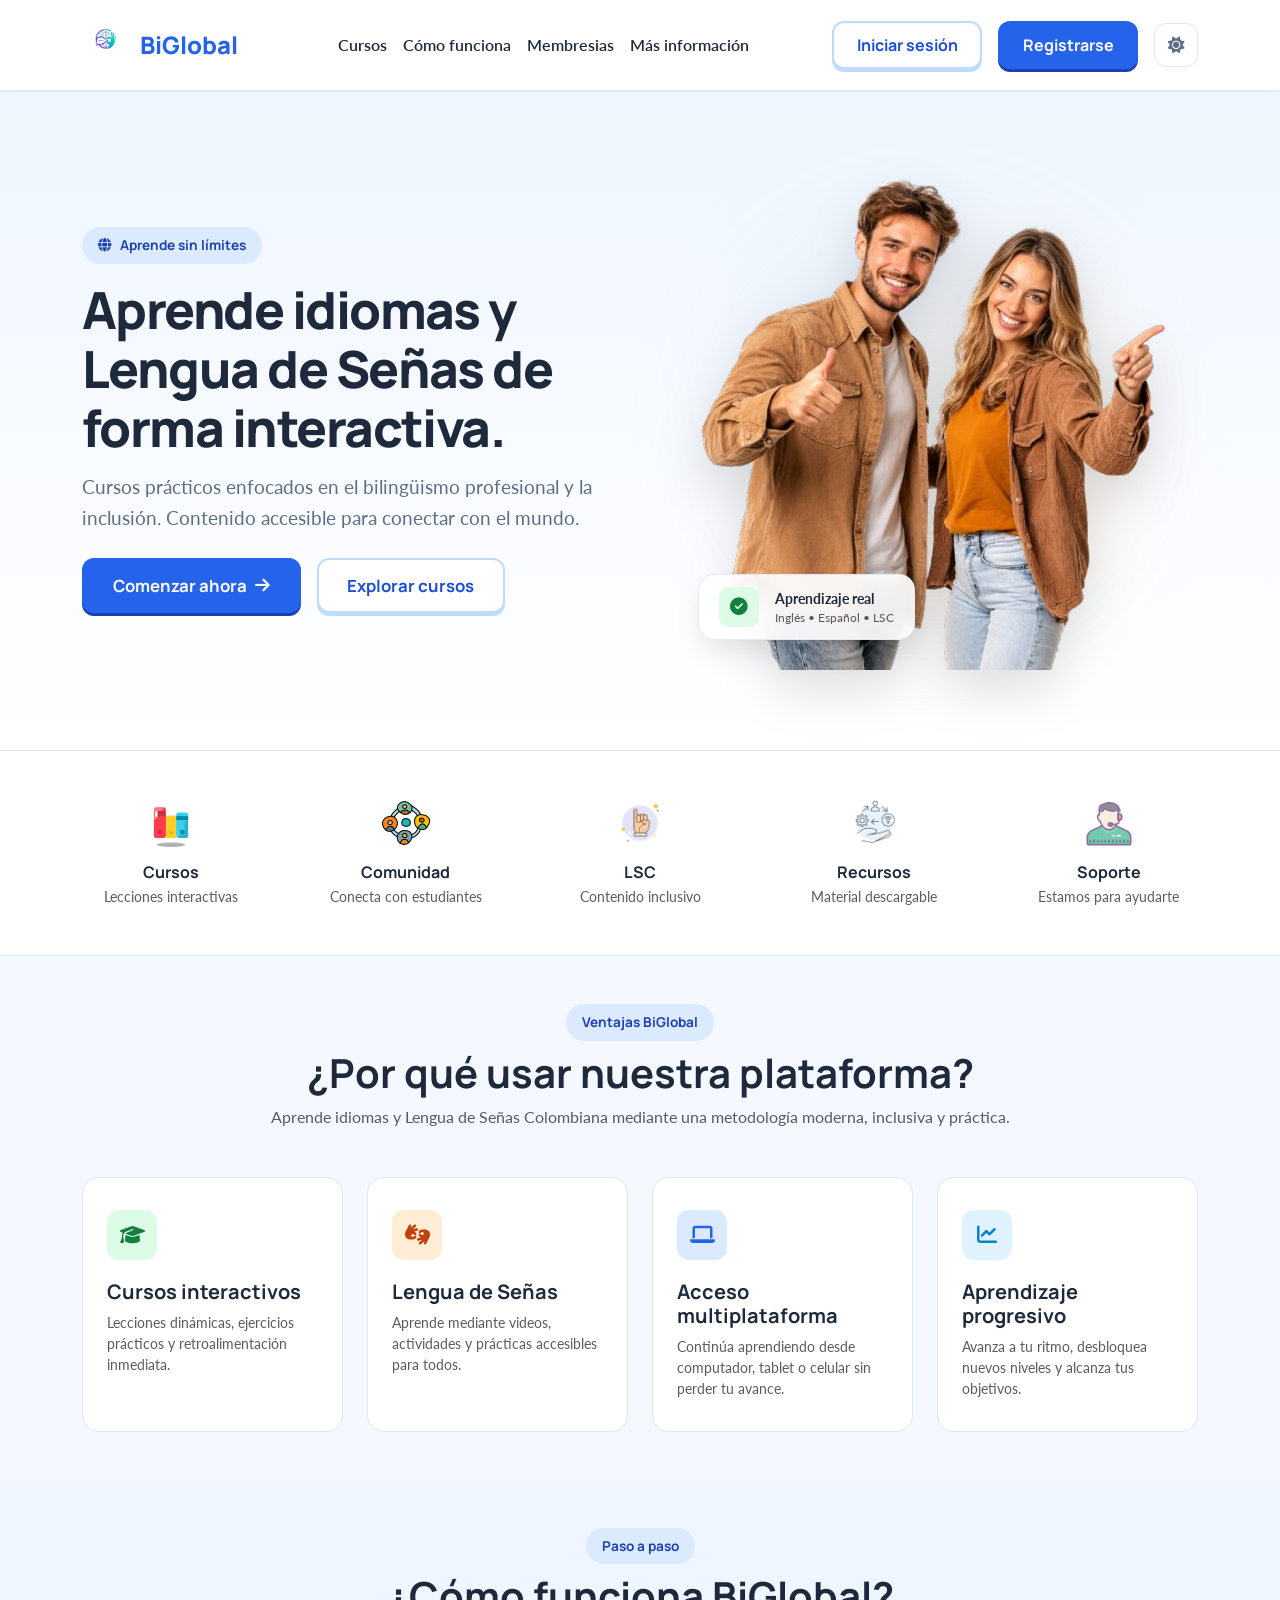
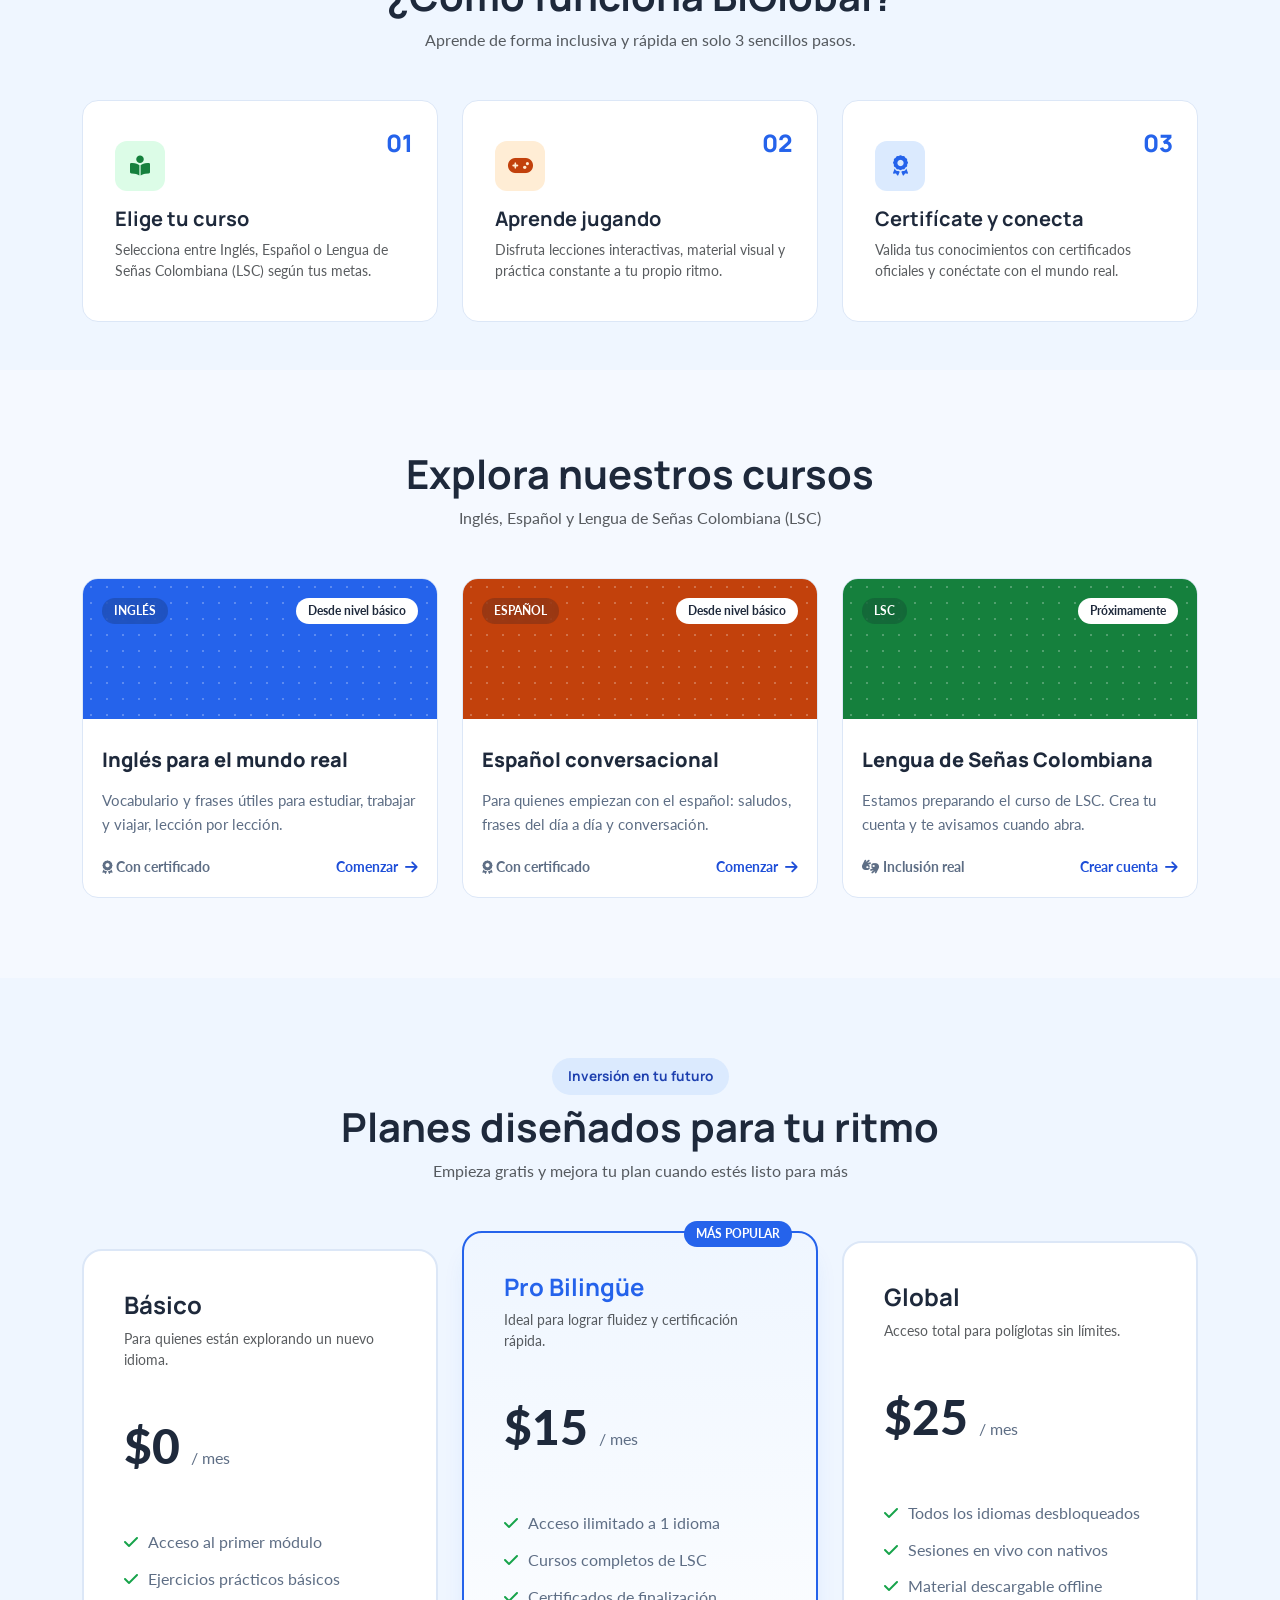
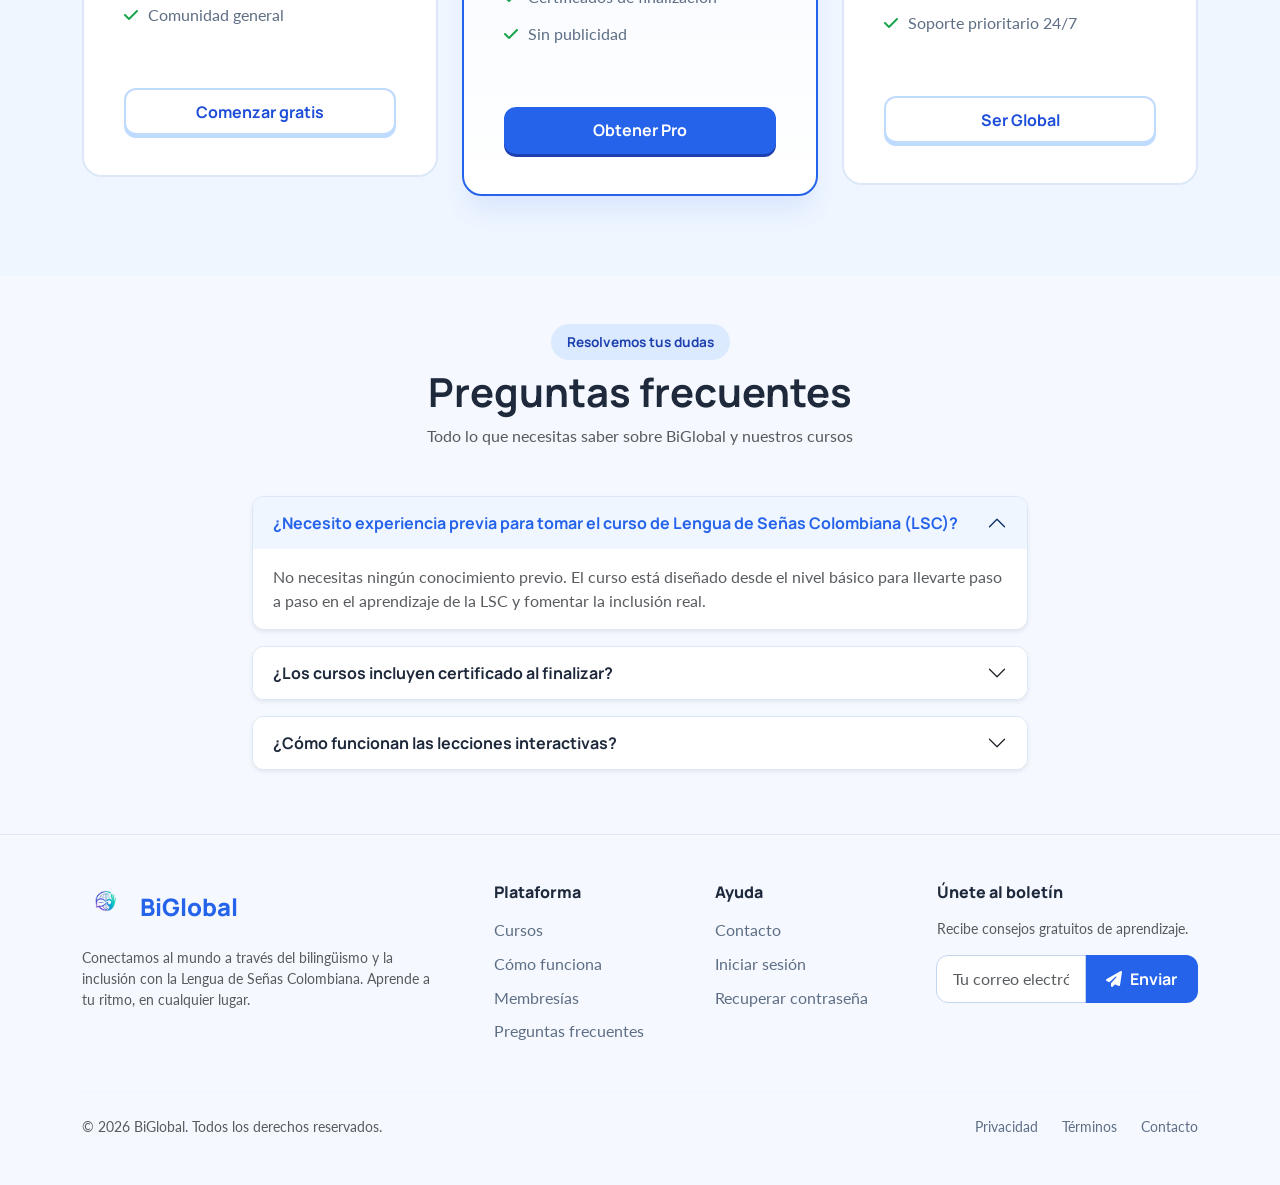
==== commit 6c2a9be0: "Modo claro/oscuro, rediseño de paneles y rol super administrador - Modo oscuro con tokens (tokens.cs" ====
--- a/src/index.html
+++ b/src/index.html
@@ -4,6 +4,9 @@
 <head>
     <meta charset="UTF-8">
     <meta name="viewport" content="width=device-width, initial-scale=1.0">
+    <meta name="theme-color" content="#EFF6FF">
+    <!-- Tema claro/oscuro: va primero para que no haya parpadeo -->
+    <script src="js/tema.js"></script>
     <title>BiGlobal - Aprende Idiomas y LSC</title>
 
     <!-- Bootstrap -->
@@ -36,10 +39,17 @@
                     <span class="logo-texto">BiGlobal</span>
                 </a>
 
+                <!-- Botón de tema + menú de celular (siempre visibles en la barra) -->
+                <div class="acciones-nav order-lg-3">
+                    <button class="boton-tema" type="button" data-alternar-tema aria-label="Cambiar a modo oscuro">
+                        <i class="fa-solid fa-sun icono-sol" aria-hidden="true"></i>
+                        <i class="fa-solid fa-moon icono-luna" aria-hidden="true"></i>
+                    </button>
                 <button class="navbar-toggler" type="button" data-bs-toggle="collapse" data-bs-target="#menuPrincipal"
                     aria-controls="menuPrincipal" aria-expanded="false" aria-label="Abrir menú de navegación">
                     <span class="navbar-toggler-icon"></span>
                 </button>
+                </div>
 
                 <div class="collapse navbar-collapse" id="menuPrincipal">
                     <ul class="navbar-nav mx-auto">
@@ -87,8 +97,11 @@
                         <div class="fondo-resplandor-hero"></div>
 
                         <!-- Imagen principal -->
-                        <img src="img/img-hero.png" alt="Estudiantes bilingües y de LSC en BiGlobal"
-                            class="imagen-hero-estudiantes img-fluid position-relative">
+                        <!-- hero-flotar: flotación continua · la imagen: inclinación al pasar el mouse -->
+                        <div class="hero-flotar" data-hero-inclinar>
+                            <img src="img/img-hero.png" alt="Estudiantes bilingües y de LSC en BiGlobal"
+                                class="imagen-hero-estudiantes img-fluid position-relative" width="520" height="520">
+                        </div>
 
                         <!-- Tarjeta flotante decorativa -->
                         <div class="tarjeta-flotante-hero d-flex align-items-center gap-2 gap-sm-3">
@@ -96,7 +109,7 @@
         <i class="fa-solid fa-circle-check"></i>
     </div>
     <div class="text-start">
-        <span class="d-block fw-bold small text-dark">Aprendizaje real</span>
+        <span class="d-block fw-bold small">Aprendizaje real</span>
         <span class="d-block text-muted texto-pequeno">Inglés • Español • LSC</span>
     </div>
 </div>
--- a/src/css/tokens.css
+++ b/src/css/tokens.css
@@ -102,8 +102,132 @@
     /* ---------- Foco con teclado ---------- */
     --foco: 0 0 0 3px rgba(37, 99, 235, 0.35);
 
+    /* ---------- Tokens con función (cambian en modo oscuro) ----------
+       Úsalos en vez del color directo cuando el color cumple un papel:
+       "texto de marca", "fondo de botón al pasar el mouse", etc. */
+    --marca-texto:       var(--azul-600);   /* logo, íconos y títulos azules */
+    --azul-hover:        #1D4ED8;           /* fondo del botón principal al pasar el mouse */
+    --azul-sombra:       #1E40AF;           /* "borde inferior" 3D de los botones */
+    --verde-fondo:       #15803D;           /* fondo de botones y cabeceras verdes */
+    --verde-sombra:      #14532D;
+    --naranja-fondo:     #C2410C;           /* cabecera naranja de cursos */
+    --neutro-50:         #F8FAFC;
+    --neutro-100:        #EEF2F7;           /* chips y marcas grises */
+    --celeste-800:       #075985;
+    --ambar-200:         #FDE68A;
+    --texto-placeholder: #64748B;
+    --toast-fondo:       #1E293B;
+    --superficie-vidrio: rgba(255, 255, 255, 0.92);  /* barras fijas con desenfoque */
+
     color-scheme: light;
 }
+
+/* ==========================================================================
+   MODO OSCURO
+   --------------------------------------------------------------------------
+   Se activa con <html data-tema="oscuro"> (lo pone src/js/tema.js antes
+   de pintar la página). Solo cambian las variables: ningún componente
+   necesita estilos duplicados.
+   - Los tonos claros (50-300) que se usan como FONDO pasan a azules oscuros.
+   - Los tonos oscuros (700-900) que se usan como TEXTO pasan a tonos claros.
+   - Los colores de botón (azul-600, verde-fondo...) se quedan igual para que
+     el texto blanco siga cumpliendo contraste AA.
+   Contraste revisado: texto 14.7:1, texto-suave 8.3:1, enlaces 9.6:1.
+   ========================================================================== */
+:root[data-tema="oscuro"] {
+    --azul-50:  #0F1D38;
+    --azul-100: #17305C;
+    --azul-200: #1F3F78;
+    --azul-300: #3B5F9E;
+    --azul-700: #93C5FD;
+    --azul-800: #BFDBFE;
+    --azul-900: #DBEAFE;
+    --celeste-50:  #0E1E33;
+    --celeste-100: #0F2E45;
+    --celeste-600: #7DD3FC;
+    --celeste-800: #BAE6FD;
+
+    --verde-50:  #0D2219;
+    --verde-100: #11331F;
+    --verde-700: #86EFAC;
+    --naranja-50:  #2A1A0C;
+    --naranja-100: #3A230F;
+    --naranja-700: #FDBA74;
+    --rojo-50:  #2A1215;
+    --rojo-100: #3D171C;
+    --rojo-700: #FCA5A5;
+    --ambar-100: #33270B;
+    --ambar-200: #5C4512;
+    --ambar-700: #FCD34D;
+
+    --texto:        #E6EDF7;
+    --texto-suave:  #A7B4C8;
+    --texto-tenue:  #7D8BA3;
+    --superficie:   #111A2E;
+    --fondo-app:    #0B1220;
+    --borde:        #22324F;
+    --borde-fuerte: #2E4366;
+
+    --marca-texto:       #60A5FA;
+    --neutro-50:         #0F1729;
+    --neutro-100:        #1C2840;
+    --texto-placeholder: #8592A8;
+    --toast-fondo:       #22324F;
+    --superficie-vidrio: rgba(17, 26, 46, 0.92);
+    --blanco:            #111A2E;   /* en style.css "blanco" se usa como fondo de sección */
+
+    --sombra-1: 0 1px 2px rgba(0, 0, 0, 0.35);
+    --sombra-2: 0 4px 14px -4px rgba(0, 0, 0, 0.55);
+    --sombra-3: 0 18px 40px -16px rgba(0, 0, 0, 0.7);
+    --foco: 0 0 0 3px rgba(96, 165, 250, 0.45);
+
+    color-scheme: dark;
+}
+
+/* Transición suave SOLO al cambiar de tema con el botón (no al cargar) */
+:root[data-tema-cambiando] *,
+:root[data-tema-cambiando] *::before,
+:root[data-tema-cambiando] *::after {
+    transition: background-color 200ms ease, border-color 200ms ease, color 200ms ease, fill 200ms ease !important;
+}
+
+/* ==========================================================================
+   BOTÓN DE TEMA (el mismo en todas las pantallas)
+   <button class="boton-tema" type="button" data-alternar-tema>...</button>
+   ========================================================================== */
+.boton-tema {
+    position: relative;
+    width: 44px;
+    height: 44px;
+    flex: 0 0 auto;
+    display: inline-grid;
+    place-items: center;
+    padding: 0;
+    border: 1px solid var(--borde);
+    border-radius: var(--radio);
+    background: var(--superficie);
+    color: var(--texto-suave);
+    cursor: pointer;
+    overflow: hidden;
+    transition: background-color var(--dur) ease, color var(--dur) ease, transform var(--dur-rapida) var(--ease-out);
+}
+
+.boton-tema:active { transform: scale(0.94); }
+
+@media (hover: hover) and (pointer: fine) {
+    .boton-tema:hover { background: var(--azul-50); color: var(--marca-texto); }
+}
+
+/* Sol y luna: se cruzan girando un poco al cambiar */
+.boton-tema i {
+    grid-area: 1 / 1;
+    font-size: 1.05rem;
+    transition: transform 260ms var(--ease-out), opacity 180ms ease;
+}
+
+.boton-tema .icono-luna { transform: rotate(-30deg) scale(0.6); opacity: 0; }
+:root[data-tema="oscuro"] .boton-tema .icono-sol  { transform: rotate(30deg) scale(0.6); opacity: 0; }
+:root[data-tema="oscuro"] .boton-tema .icono-luna { transform: none; opacity: 1; }
 
 /* ==========================================================================
    BASE COMPARTIDA
@@ -125,6 +249,11 @@
     accent-color: var(--azul-600);
     -webkit-font-smoothing: antialiased;
     text-rendering: optimizeLegibility;
+}
+
+/* El atributo hidden siempre oculta, aunque la clase tenga display: flex o grid */
+[hidden] {
+    display: none !important;
 }
 
 /* Números alineados en tablas y contadores */
--- a/src/css/style.css
+++ b/src/css/style.css
@@ -5,7 +5,7 @@
    ========================================================================== */
 
 body {
-    background-color: var(--blanco);
+    background-color: var(--superficie);
     color: var(--color-texto);
     font-family: var(--fuente-texto);
     margin: 0;
@@ -24,16 +24,16 @@
 }
 
 .color-primario {
-    color: var(--color-primario) !important;
+    color: var(--marca-texto) !important;
 }
 
 /* ==========================================================================
    BARRA DE NAVEGACIÓN
    ========================================================================== */
 .barra-navegacion {
-    background-color: var(--blanco);
+    background-color: var(--superficie);
     padding: 1rem 0;
-    box-shadow: 0 2px 15px rgba(0, 0, 0, 0.04);
+    box-shadow: var(--sombra-1);
     position: sticky;
     top: 0;
     z-index: 1000;
@@ -55,7 +55,7 @@
     font-family: var(--fuente-titulo);
     font-weight: 800;
     font-size: 1.5rem;
-    color: var(--color-primario);
+    color: var(--marca-texto);
 }
 
 .navbar-nav {
@@ -70,7 +70,7 @@
 }
 
 .nav-link:hover {
-    color: var(--color-primario) !important;
+    color: var(--marca-texto) !important;
 }
 
 .botones-acceso {
@@ -114,13 +114,13 @@
 
 .btn-principal {
     background-color: var(--color-primario);
-    color: var(--blanco) !important;
+    color: #FFFFFF !important;
     border: 2px solid var(--color-primario);
     box-shadow: var(--sombra-boton);
 }
 
 .btn-secundario {
-    background-color: var(--blanco);
+    background-color: var(--superficie);
     color: var(--azul-700) !important;
     border: 2px solid var(--azul-200);
     box-shadow: 0 3px 0 var(--azul-200);
@@ -129,15 +129,15 @@
 .btn-principal:active,
 .btn-secundario:active {
     transform: translateY(2px);
-    box-shadow: 0 1px 0 var(--azul-800);
+    box-shadow: 0 1px 0 var(--azul-sombra);
 }
 
 .btn-secundario:active { box-shadow: 0 1px 0 var(--azul-200); }
 
 @media (hover: hover) and (pointer: fine) {
     .btn-principal:hover {
-        background-color: var(--color-primario-oscuro);
-        border-color: var(--color-primario-oscuro);
+        background-color: var(--azul-hover);
+        border-color: var(--azul-hover);
     }
 
     .btn-secundario:hover {
@@ -156,7 +156,7 @@
    ========================================================================== */
 .seccion-hero {
     padding: 5rem 0;
-    background: linear-gradient(180deg, var(--color-secundario) 0%, var(--blanco) 100%);
+    background: linear-gradient(180deg, var(--color-secundario) 0%, var(--superficie) 100%);
     min-height: calc(80vh - 80px);
 }
 
@@ -175,7 +175,7 @@
 .etiqueta-alerta {
     display: inline-block;
     background-color: var(--azul-100);
-    color: var(--color-primario-oscuro);
+    color: var(--azul-800);
     font-family: var(--fuente-titulo);
     font-weight: 700;
     font-size: 0.85rem;
@@ -262,7 +262,7 @@
     bottom: 30px;
     left: 10%;
     z-index: 3;
-    background: rgba(255, 255, 255, 0.85);
+    background: var(--superficie-vidrio);
     -webkit-backdrop-filter: blur(12px);
     backdrop-filter: blur(12px);
     border: 1px solid rgba(226, 232, 240, 0.8);
@@ -329,7 +329,7 @@
     BARRA DE CARACTERÍSTICAS
    ========================================================================== */
 .barra-caracteristicas {
-    background-color: var(--blanco);
+    background-color: var(--superficie);
     border-top: 1px solid var(--borde);
     border-bottom: 1px solid var(--borde);
 }
@@ -353,7 +353,7 @@
     width: 48px;
     height: 48px;
     object-fit: contain;
-    color: var(--color-primario);
+    color: var(--marca-texto);
     margin-bottom: 0.8rem;
     transition: transform 0.2s ease;
 }
@@ -372,7 +372,7 @@
 }
 
 .tarjeta-ventaja {
-    background-color: var(--blanco);
+    background-color: var(--superficie);
     border: 1px solid var(--borde);
     border-radius: 16px;
     padding: 2rem 1.5rem;
@@ -412,7 +412,7 @@
 
 .fondo-azul-suave {
     background-color: var(--azul-100);
-    color: var(--azul-600);
+    color: var(--marca-texto);
 }
 
 .fondo-celeste-suave {
@@ -424,7 +424,7 @@
     ESTILOS PARA LA SECCIÓN DEL MÉTODO (CÓMO FUNCIONA)
    ========================================================================== */
 .tarjeta-metodo {
-    background-color: var(--blanco);
+    background-color: var(--superficie);
     border: 1px solid var(--borde);
     border-radius: 16px;
     padding: 2.5rem 2rem;
@@ -447,7 +447,7 @@
     right: 1.5rem;
     font-size: 1.5rem;
     font-weight: 800;
-    color: var(--azul-600);
+    color: var(--marca-texto);
     font-family: var(--fuente-titulo);
 }
 
@@ -497,7 +497,7 @@
 }
 
 .fondo-verde {
-    background-color: var(--verde-700);
+    background-color: var(--verde-fondo);
 }
 
 .fondo-verde-claro {
@@ -509,7 +509,7 @@
 }
 
 .fondo-naranja {
-    background-color: var(--naranja-700);
+    background-color: var(--naranja-fondo);
 }
 
 .fondo-lima {
@@ -522,7 +522,7 @@
 
 .etiqueta-curso {
     background-color: rgba(15, 23, 42, 0.22);
-    color: var(--blanco);
+    color: #FFFFFF;
     padding: 0.25rem 0.75rem;
     border-radius: 50px;
     font-size: 0.75rem;
@@ -532,7 +532,7 @@
 }
 
 .etiqueta-nivel {
-    background-color: var(--blanco);
+    background-color: var(--superficie);
     color: var(--color-texto);
     padding: 0.25rem 0.75rem;
     border-radius: 50px;
@@ -546,7 +546,7 @@
     right: 20px;
     width: 40px;
     height: 40px;
-    background-color: var(--blanco);
+    background-color: var(--superficie);
     border-radius: 50%;
     display: flex;
     align-items: center;
@@ -619,7 +619,7 @@
    ========================================================================== */
 .seccion-planes {
     padding: 5rem 0;
-    background-color: var(--blanco);
+    background-color: var(--superficie);
 }
 
 .tarjeta-plan {
@@ -642,7 +642,7 @@
 
 .tarjeta-plan.plan-destacado {
     border-color: var(--color-primario);
-    background: linear-gradient(180deg, var(--color-secundario) 0%, var(--blanco) 100%);
+    background: linear-gradient(180deg, var(--color-secundario) 0%, var(--superficie) 100%);
     box-shadow: 0 20px 25px -5px rgba(37, 99, 235, 0.1);
 }
 
@@ -651,7 +651,7 @@
     top: -12px;
     right: 24px;
     background-color: var(--color-primario);
-    color: var(--blanco);
+    color: #FFFFFF;
     font-size: 0.75rem;
     font-weight: 700;
     padding: 0.25rem 0.75rem;
@@ -712,12 +712,12 @@
 .accordion-button {
     font-family: var(--fuente-titulo);
     color: var(--color-texto);
-    background-color: var(--blanco);
+    background-color: var(--superficie);
     box-shadow: none !important;
 }
 
 .accordion-button:not(.collapsed) {
-    color: var(--color-primario);
+    color: var(--marca-texto);
     background-color: var(--color-secundario);
 }
 
@@ -738,7 +738,7 @@
 .redes-sociales a {
     width: 36px;
     height: 36px;
-    background-color: var(--blanco);
+    background-color: var(--superficie);
     border: 1px solid var(--borde);
     border-radius: 50%;
     display: flex;
@@ -752,7 +752,7 @@
 .redes-sociales a:hover {
     background-color: var(--color-primario);
     border-color: var(--color-primario);
-    color: var(--blanco);
+    color: #FFFFFF;
 }
 
 /* Footer */
@@ -769,7 +769,7 @@
 
 .enlaces-footer a:hover,
 .enlace-legal:hover {
-    color: var(--color-primario);
+    color: var(--marca-texto);
 }
 
 .linea-footer {
@@ -877,3 +877,56 @@
 .nav-link:focus-visible,
 .enlaces-footer a:focus-visible,
 .enlace-legal:focus-visible { outline: 2px solid var(--azul-600); outline-offset: 2px; border-radius: 4px; }
+
+/* Botón de tema + menú de celular, juntos a la derecha de la barra */
+.acciones-nav {
+    display: flex;
+    align-items: center;
+    gap: 0.5rem;
+    margin-left: auto;
+}
+
+@media (min-width: 992px) {
+    .acciones-nav { margin-left: 1rem; }
+}
+
+.navbar-toggler { border-color: var(--borde); }
+:root[data-tema="oscuro"] .navbar-toggler-icon { filter: invert(1) brightness(1.4); }
+:root[data-tema="oscuro"] .logo-img { filter: brightness(1.15); }
+
+/* ==========================================================================
+   ANIMACIÓN DEL HERO
+   - .hero-flotar: sube y baja muy suave, sin parar (solo transform).
+   - La imagen se inclina hacia el cursor (lo calcula js/inicio.js).
+   - Con "reducir movimiento" activado en el sistema, todo queda quieto.
+   ========================================================================== */
+.hero-flotar {
+    position: relative;
+    z-index: 2;
+    animation: hero-flotar 6s ease-in-out infinite alternate;
+    will-change: transform;
+}
+
+@keyframes hero-flotar {
+    from { transform: translateY(0); }
+    to   { transform: translateY(-12px); }
+}
+
+.imagen-hero-estudiantes {
+    transform: perspective(900px) rotateX(0deg) rotateY(0deg) scale(1);
+    transition: transform 300ms var(--ease-out);
+    transform-origin: 50% 60%;
+}
+
+/* Mientras el cursor está encima, la imagen responde rápido; al salir vuelve suave */
+.hero-flotar.esta-encima .imagen-hero-estudiantes { transition-duration: 120ms; }
+
+.fondo-resplandor-hero {
+    transition: transform 400ms var(--ease-out);
+}
+
+@media (prefers-reduced-motion: reduce) {
+    .hero-flotar { animation: none; }
+    .imagen-hero-estudiantes { transition: none; transform: none; }
+    .fondo-resplandor-hero { transition: none; }
+}
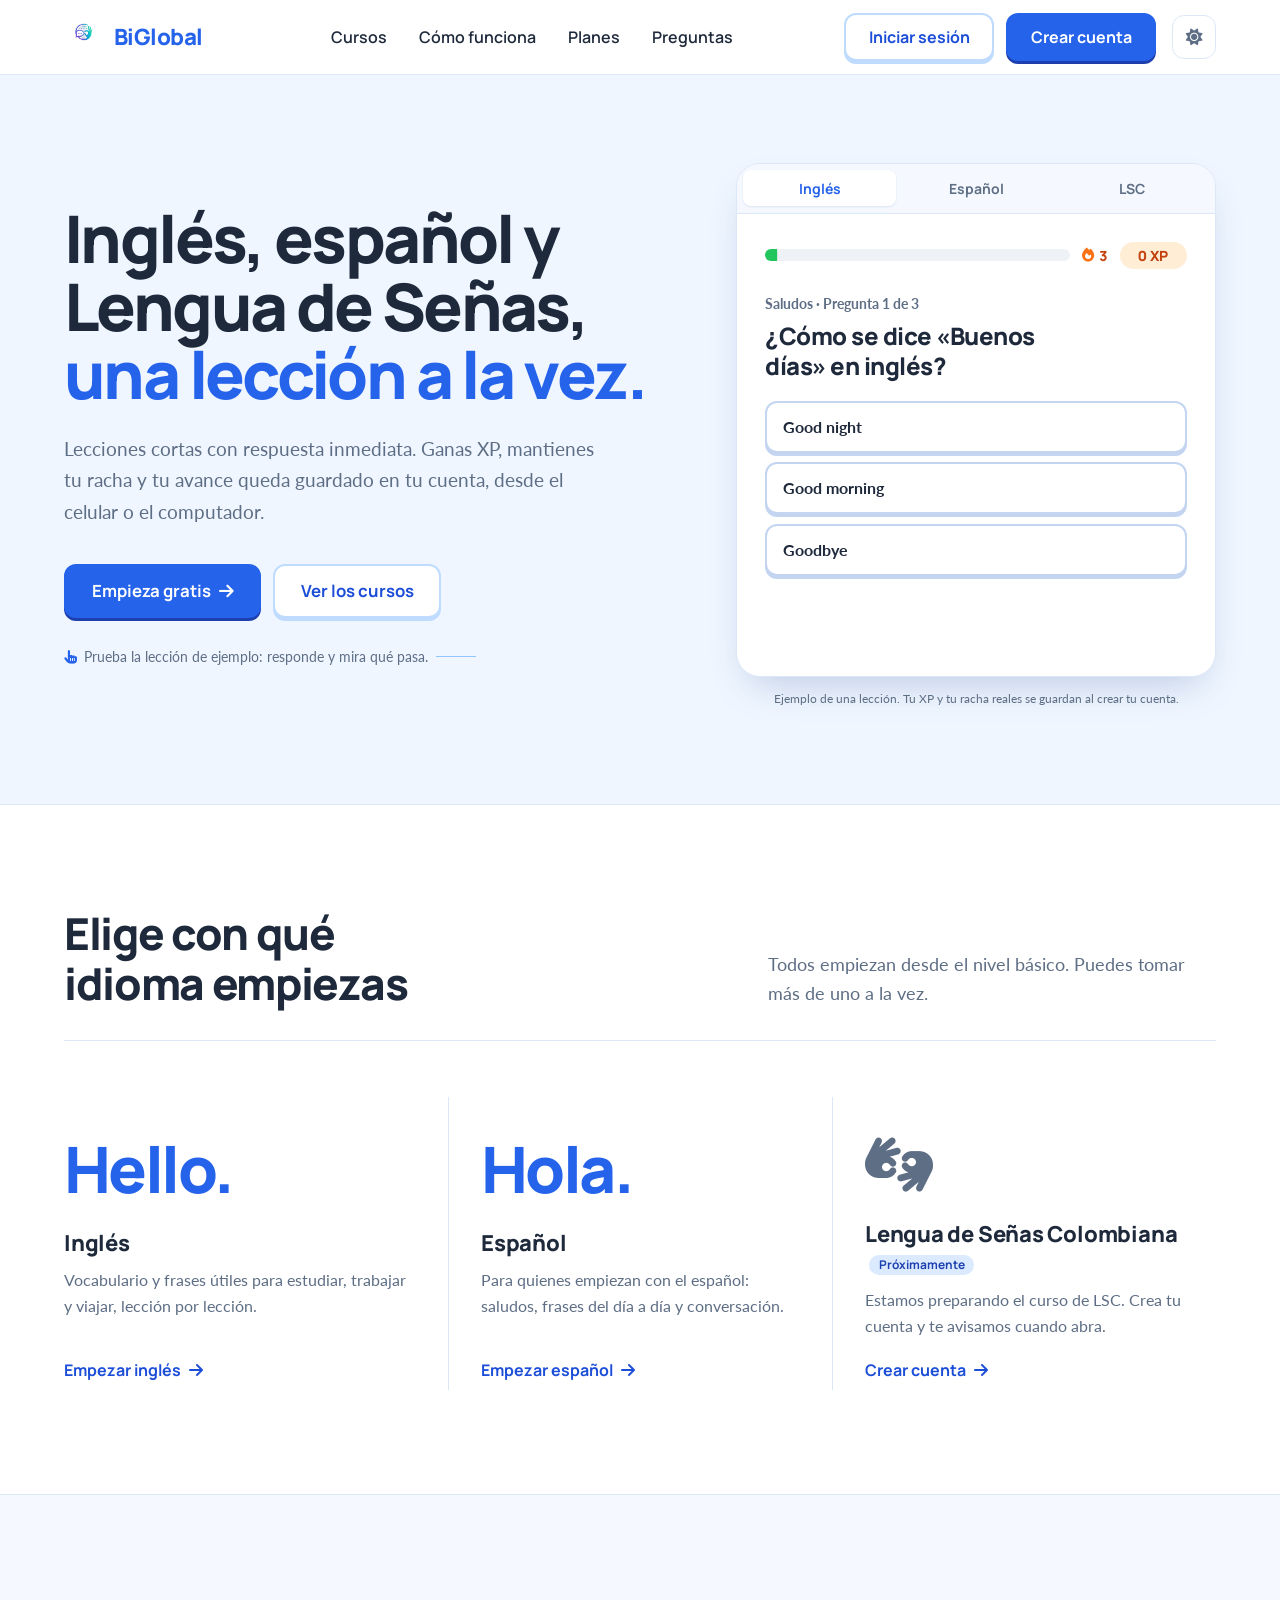
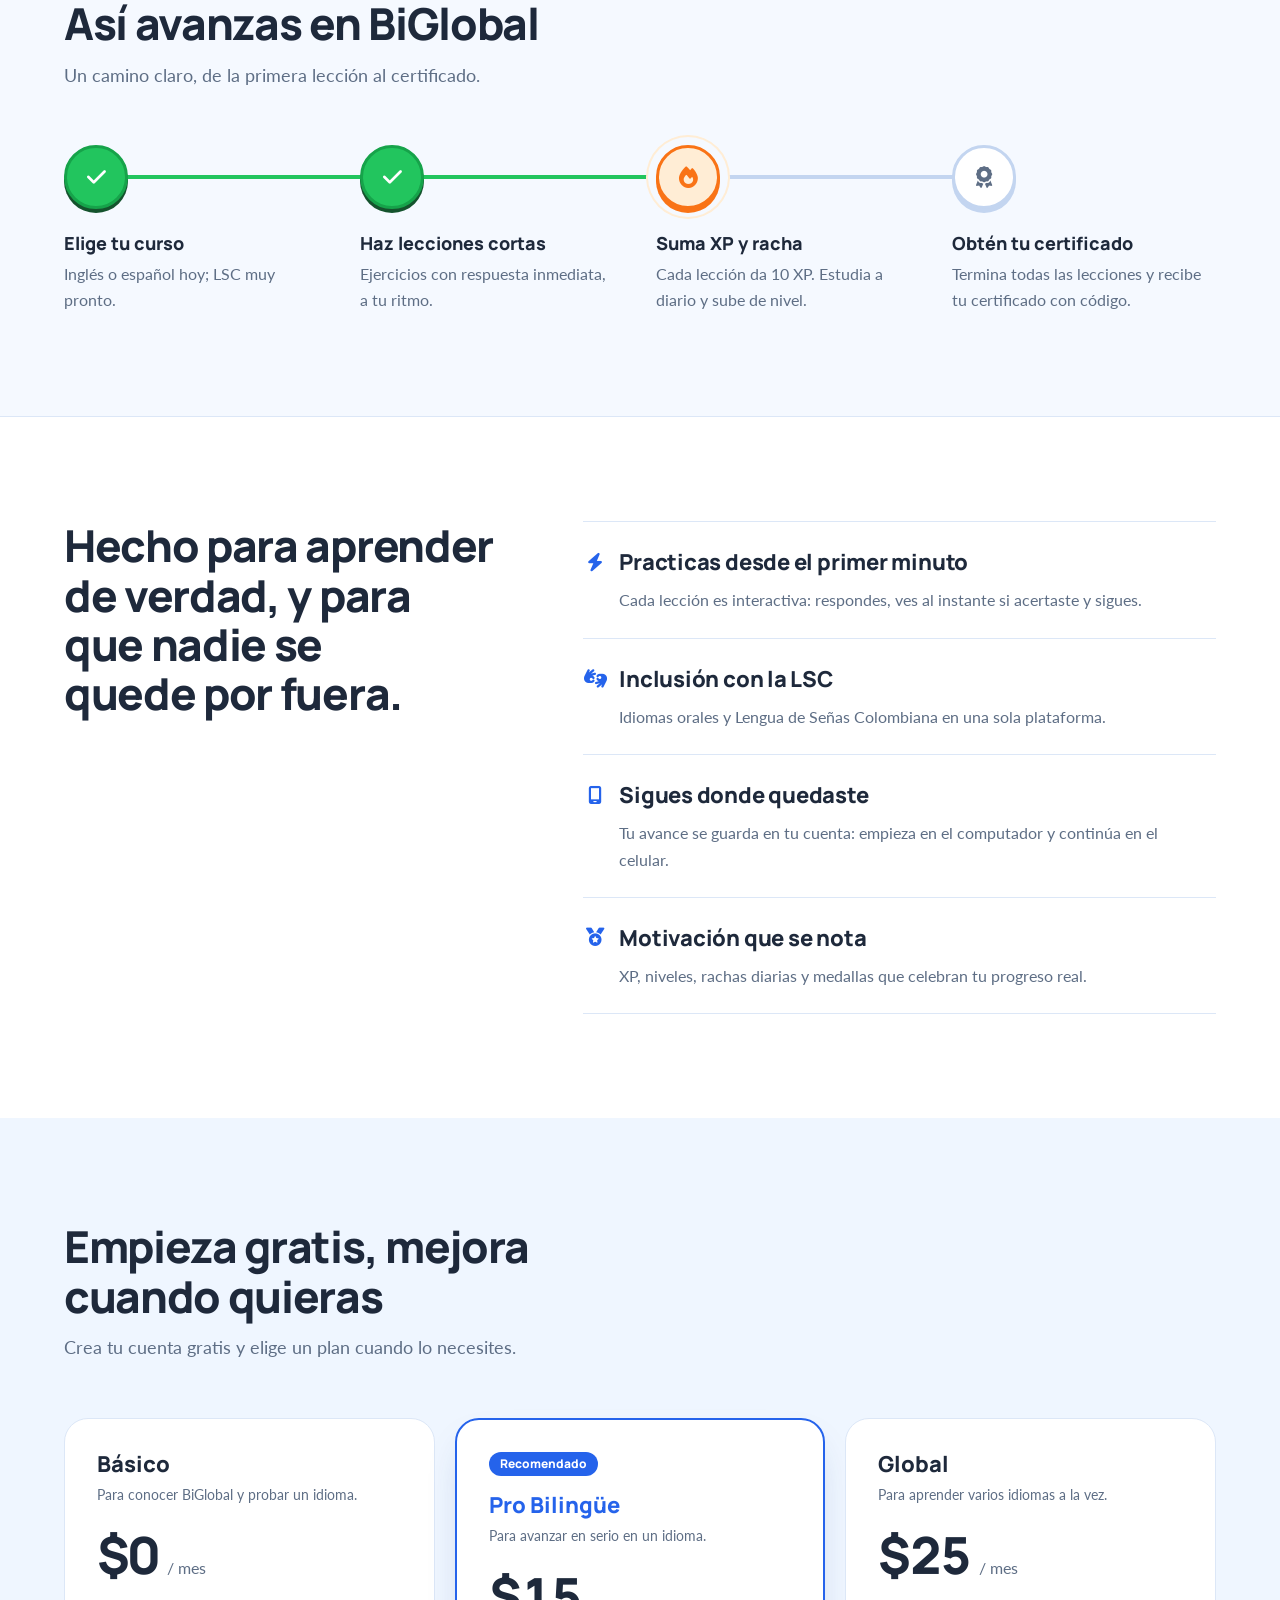
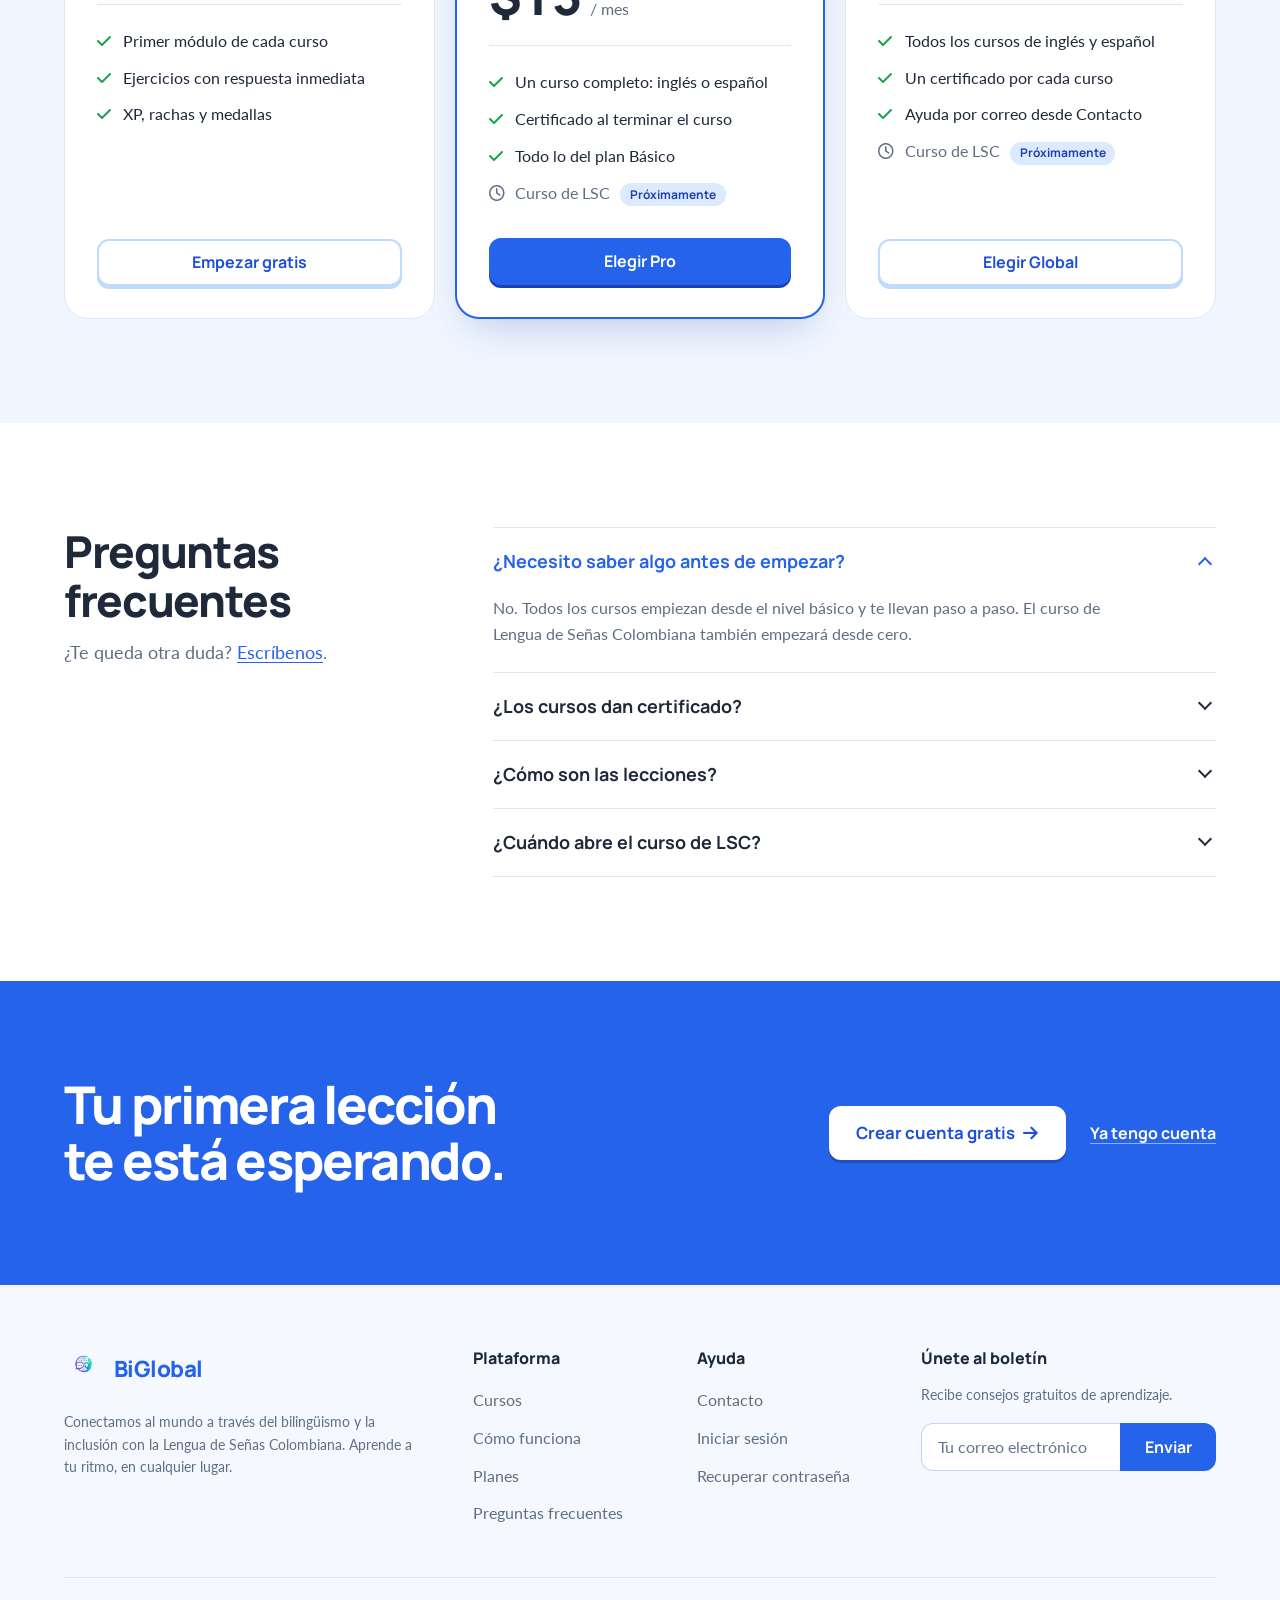
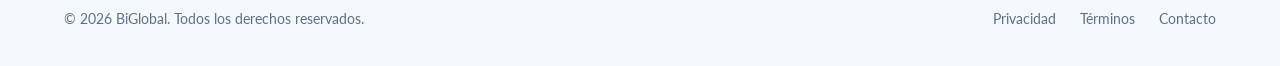
==== commit 521750cf: "Rediseña la página principal con una lección de ejemplo interactiva - Hero: la foto se reemplaza por" ====
--- a/src/index.html
+++ b/src/index.html
@@ -5,11 +5,12 @@
     <meta charset="UTF-8">
     <meta name="viewport" content="width=device-width, initial-scale=1.0">
     <meta name="theme-color" content="#EFF6FF">
+    <meta name="description" content="Aprende inglés, español y Lengua de Señas Colombiana (LSC) con lecciones cortas e interactivas. Empieza gratis.">
     <!-- Tema claro/oscuro: va primero para que no haya parpadeo -->
     <script src="js/tema.js"></script>
     <title>BiGlobal - Aprende Idiomas y LSC</title>
 
-    <!-- Bootstrap -->
+    <!-- Bootstrap: solo lo usa el menú del celular (collapse) -->
     <link href="https://cdn.jsdelivr.net/npm/bootstrap@5.3.3/dist/css/bootstrap.min.css" rel="stylesheet"
         integrity="sha384-QWTKZyjpPEjISv5WaRU9OFeRpok6YctnYmDr5pNlyT2bRjXh0JMhjY6hW+ALEwIH" crossorigin="anonymous">
 
@@ -25,7 +26,7 @@
     <link rel="stylesheet" href="css/tokens.css">
     <link rel="stylesheet" href="css/style.css">
 
-    <!-- JS de la página principal (boletín y menú en celular) -->
+    <!-- JS de la página principal (lección de ejemplo, boletín y menú en celular) -->
     <script src="js/inicio.js" defer></script>
 </head>
 
@@ -35,7 +36,7 @@
         <nav class="navbar navbar-expand-lg barra-navegacion">
             <div class="container">
                 <a class="navbar-brand contenedor-logo" href="#">
-                    <img src="img/logo-Biglobal.png" alt="Icono BiGlobal" class="logo-img">
+                    <img src="img/logo-Biglobal.png" alt="" class="logo-img" width="40" height="40">
                     <span class="logo-texto">BiGlobal</span>
                 </a>
 
@@ -45,22 +46,22 @@
                         <i class="fa-solid fa-sun icono-sol" aria-hidden="true"></i>
                         <i class="fa-solid fa-moon icono-luna" aria-hidden="true"></i>
                     </button>
-                <button class="navbar-toggler" type="button" data-bs-toggle="collapse" data-bs-target="#menuPrincipal"
-                    aria-controls="menuPrincipal" aria-expanded="false" aria-label="Abrir menú de navegación">
-                    <span class="navbar-toggler-icon"></span>
-                </button>
+                    <button class="navbar-toggler" type="button" data-bs-toggle="collapse" data-bs-target="#menuPrincipal"
+                        aria-controls="menuPrincipal" aria-expanded="false" aria-label="Abrir menú de navegación">
+                        <span class="navbar-toggler-icon"></span>
+                    </button>
                 </div>
 
                 <div class="collapse navbar-collapse" id="menuPrincipal">
                     <ul class="navbar-nav mx-auto">
                         <li class="nav-item"><a class="nav-link" href="#cursos">Cursos</a></li>
                         <li class="nav-item"><a class="nav-link" href="#comoFunciona">Cómo funciona</a></li>
-                        <li class="nav-item"><a class="nav-link" href="#Planes-big">Membresias</a></li>
-                        <li class="nav-item"><a class="nav-link" href="#info-contac">Más información</a></li>
+                        <li class="nav-item"><a class="nav-link" href="#planes">Planes</a></li>
+                        <li class="nav-item"><a class="nav-link" href="#preguntas">Preguntas</a></li>
                     </ul>
                     <div class="botones-acceso">
                         <a href="auth/login.html" class="btn-secundario">Iniciar sesión</a>
-                        <a href="auth/login.html#registro" class="btn-principal">Registrarse</a>
+                        <a href="auth/login.html#registro" class="btn-principal">Crear cuenta</a>
                     </div>
                 </div>
             </div>
@@ -68,424 +69,310 @@
     </header>
 
     <main id="contenido">
-        <!-- Sección Principal (Hero) -->
-        <section class="seccion-hero d-flex align-items-center">
+
+        <!-- ================================================================
+             HERO: el título a la izquierda y, a la derecha, una lección de
+             ejemplo que se puede tocar. Así quien llega ve cómo es BiGlobal
+             por dentro en vez de una foto. Las preguntas viven en inicio.js.
+             ================================================================ -->
+        <section class="hero" aria-labelledby="titulo-hero">
+            <div class="container hero__rejilla">
+                <div class="hero__texto">
+                    <h1 class="hero__titulo" id="titulo-hero">
+                        Inglés, español y Lengua de Señas, <span class="hero__resalte">una lección a la vez.</span>
+                    </h1>
+                    <p class="hero__descripcion">
+                        Lecciones cortas con respuesta inmediata. Ganas XP, mantienes tu racha
+                        y tu avance queda guardado en tu cuenta, desde el celular o el computador.
+                    </p>
+                    <div class="hero__acciones">
+                        <a href="auth/login.html#registro" class="btn-principal btn-grande">
+                            Empieza gratis <i class="fa-solid fa-arrow-right" aria-hidden="true"></i>
+                        </a>
+                        <a href="#cursos" class="btn-secundario btn-grande">Ver los cursos</a>
+                    </div>
+                    <p class="hero__nota">
+                        <i class="fa-solid fa-hand-pointer" aria-hidden="true"></i>
+                        Prueba la lección de ejemplo: responde y mira qué pasa.
+                    </p>
+                </div>
+
+                <!-- Lección de ejemplo -->
+                <div class="leccion" data-leccion aria-label="Lección de ejemplo" role="region">
+                    <div class="leccion__tarjeta">
+                    <div class="leccion__pestanas" role="tablist" aria-label="Idioma de la lección">
+                        <button class="leccion__pestana" type="button" role="tab" id="pestana-en"
+                            aria-selected="true" aria-controls="panel-leccion" data-idioma="en">Inglés</button>
+                        <button class="leccion__pestana" type="button" role="tab" id="pestana-es"
+                            aria-selected="false" aria-controls="panel-leccion" data-idioma="es" tabindex="-1">Español</button>
+                        <button class="leccion__pestana" type="button" role="tab" id="pestana-lsc"
+                            aria-selected="false" aria-controls="panel-leccion" data-idioma="lsc" tabindex="-1">LSC</button>
+                    </div>
+
+                    <div class="leccion__panel" id="panel-leccion" role="tabpanel" aria-labelledby="pestana-en">
+                        <div class="leccion__estado">
+                            <div class="leccion__barra" role="progressbar" aria-label="Avance de la lección"
+                                aria-valuemin="0" aria-valuemax="3" aria-valuenow="0">
+                                <span class="leccion__relleno" data-relleno></span>
+                            </div>
+                            <span class="leccion__racha" title="Racha de días seguidos">
+                                <i class="fa-solid fa-fire" aria-hidden="true"></i>
+                                <span class="numeros" data-racha>3</span><span class="sr-only"> días de racha</span>
+                            </span>
+                            <span class="leccion__xp numeros" data-xp aria-label="XP ganados">0 XP</span>
+                        </div>
+
+                        <!-- Contenido de la pregunta (lo reemplaza inicio.js; esto es lo que se ve sin JS) -->
+                        <div class="leccion__cuerpo" data-cuerpo>
+                            <p class="leccion__tema" data-tema>Saludos · Pregunta 1 de 3</p>
+                            <p class="leccion__pregunta" data-pregunta>¿Cómo se dice «Buenos días» en inglés?</p>
+                            <div class="leccion__opciones" data-opciones>
+                                <button type="button" class="opcion">Good night</button>
+                                <button type="button" class="opcion">Good morning</button>
+                                <button type="button" class="opcion">Goodbye</button>
+                            </div>
+                        </div>
+
+                        <div class="leccion__pie" data-pie>
+                            <p class="leccion__mensaje" data-mensaje role="status" aria-live="polite"></p>
+                            <button type="button" class="btn-principal leccion__siguiente" data-siguiente hidden>
+                                Siguiente <i class="fa-solid fa-arrow-right" aria-hidden="true"></i>
+                            </button>
+                        </div>
+                    </div>
+                    </div>
+                    <p class="leccion__aviso">Ejemplo de una lección. Tu XP y tu racha reales se guardan al crear tu cuenta.</p>
+                </div>
+            </div>
+        </section>
+
+        <!-- ================================================================
+             CURSOS: tres idiomas, cada uno con una frase de ejemplo.
+             OJO: no mostramos cifras (lecciones, horas, estrellas) porque
+             todavía no vienen de la base de datos.
+             ================================================================ -->
+        <section class="cursos" id="cursos" aria-labelledby="titulo-cursos">
             <div class="container">
-                <div class="row contenedor-fila-hero align-items-center g-5">
-                    <div class="col-lg-6">
-                        <span class="etiqueta-alerta d-inline-block mb-3">
-                            <i class="fa-solid fa-globe me-2"></i>Aprende sin límites
-                        </span>
-                        <h1 class="titulo-principal mb-3">
-                            Aprende idiomas y Lengua de Señas de forma interactiva.
-                        </h1>
-                        <p class="descripcion-hero mb-4">
-                            Cursos prácticos enfocados en el bilingüismo profesional y la inclusión. Contenido accesible
-                            para conectar con el mundo.
+                <div class="encabezado encabezado--dividido">
+                    <h2 class="encabezado__titulo" id="titulo-cursos">Elige con qué idioma empiezas</h2>
+                    <p class="encabezado__texto">Todos empiezan desde el nivel básico. Puedes tomar más de uno a la vez.</p>
+                </div>
+
+                <ul class="cursos__lista">
+                    <li class="curso">
+                        <p class="curso__frase" lang="en">Hello.</p>
+                        <h3 class="curso__nombre">Inglés</h3>
+                        <p class="curso__texto">Vocabulario y frases útiles para estudiar, trabajar y viajar, lección por lección.</p>
+                        <a href="auth/login.html#registro" class="curso__enlace">
+                            Empezar inglés <i class="fa-solid fa-arrow-right" aria-hidden="true"></i>
+                        </a>
+                    </li>
+                    <li class="curso">
+                        <p class="curso__frase">Hola.</p>
+                        <h3 class="curso__nombre">Español</h3>
+                        <p class="curso__texto">Para quienes empiezan con el español: saludos, frases del día a día y conversación.</p>
+                        <a href="auth/login.html#registro" class="curso__enlace">
+                            Empezar español <i class="fa-solid fa-arrow-right" aria-hidden="true"></i>
+                        </a>
+                    </li>
+                    <li class="curso curso--pronto">
+                        <p class="curso__frase curso__frase--icono" aria-hidden="true">
+                            <i class="fa-solid fa-hands-asl-interpreting"></i>
                         </p>
-                        <div class="contenedor-botones-hero">
-                            <a href="auth/login.html" class="btn-principal btn-grande d-inline-flex align-items-center gap-2">
-                                Comenzar ahora <i class="fa-solid fa-arrow-right"></i>
-                            </a>
-                            <a href="#cursos" class="btn-secundario btn-grande">Explorar cursos</a>
-                        </div>
-                    </div>
-
-                    <!-- Imagen principal (Hero) -->
-                    <div class="col-lg-6 col-imagen-mascota text-center position-relative">
-                        <!-- Resplandor decorativo de fondo -->
-                        <div class="fondo-resplandor-hero"></div>
-
-                        <!-- Imagen principal -->
-                        <!-- hero-flotar: flotación continua · la imagen: inclinación al pasar el mouse -->
-                        <div class="hero-flotar" data-hero-inclinar>
-                            <img src="img/img-hero.png" alt="Estudiantes bilingües y de LSC en BiGlobal"
-                                class="imagen-hero-estudiantes img-fluid position-relative" width="520" height="520">
-                        </div>
-
-                        <!-- Tarjeta flotante decorativa -->
-                        <div class="tarjeta-flotante-hero d-flex align-items-center gap-2 gap-sm-3">
-    <div class="icono-flotante fondo-verde-suave">
-        <i class="fa-solid fa-circle-check"></i>
-    </div>
-    <div class="text-start">
-        <span class="d-block fw-bold small">Aprendizaje real</span>
-        <span class="d-block text-muted texto-pequeno">Inglés • Español • LSC</span>
-    </div>
-</div>
-                    </div>
-                </div>
-            </div>
-        </section>
-
-        <!-- Barra de Características -->
-        <section class="barra-caracteristicas py-5">
+                        <h3 class="curso__nombre">
+                            Lengua de Señas Colombiana
+                            <span class="chip-pronto">Próximamente</span>
+                        </h3>
+                        <p class="curso__texto">Estamos preparando el curso de LSC. Crea tu cuenta y te avisamos cuando abra.</p>
+                        <a href="auth/login.html#registro" class="curso__enlace">
+                            Crear cuenta <i class="fa-solid fa-arrow-right" aria-hidden="true"></i>
+                        </a>
+                    </li>
+                </ul>
+            </div>
+        </section>
+
+        <!-- ================================================================
+             CÓMO FUNCIONA: una ruta de lecciones, como la que ve el
+             estudiante en su panel. Cada parada es un paso real.
+             ================================================================ -->
+        <section class="ruta" id="comoFunciona" aria-labelledby="titulo-ruta">
             <div class="container">
-                <div class="row row-cols-2 row-cols-md-3 row-cols-lg-5 g-4 fila-caracteristicas text-center">
-                    <div class="col d-flex flex-column align-items-center">
-                        <img src="img/icono-cursos.png" alt="" class="icono-caracteristica mb-3">
-                        <h2 class="h6 fw-bold mb-1">Cursos</h2>
-                        <p class="small text-muted mb-0">Lecciones interactivas</p>
-                    </div>
-
-                    <div class="col d-flex flex-column align-items-center">
-                        <img src="img/icono-comunidad.png" alt="" class="icono-caracteristica mb-3">
-                        <h2 class="h6 fw-bold mb-1">Comunidad</h2>
-                        <p class="small text-muted mb-0">Conecta con estudiantes</p>
-                    </div>
-
-                    <div class="col d-flex flex-column align-items-center">
-                        <img src="img/icono-lengua-senas.png" alt=""
-                            class="icono-caracteristica mb-3">
-                        <h2 class="h6 fw-bold mb-1">LSC</h2>
-                        <p class="small text-muted mb-0">Contenido inclusivo</p>
-                    </div>
-
-                    <div class="col d-flex flex-column align-items-center">
-                        <img src="img/icono-recursos.png" alt="" class="icono-caracteristica mb-3">
-                        <h2 class="h6 fw-bold mb-1">Recursos</h2>
-                        <p class="small text-muted mb-0">Material descargable</p>
-                    </div>
-
-                    <div class="col d-flex flex-column align-items-center">
-                        <img src="img/icono-soporte.png" alt="" class="icono-caracteristica mb-3">
-                        <h2 class="h6 fw-bold mb-1">Soporte</h2>
-                        <p class="small text-muted mb-0">Estamos para ayudarte</p>
-                    </div>
-                </div>
-            </div>
-        </section>
-
-        <!-- Sección: ¿Por qué usar nuestra plataforma? -->
-        <section class="seccion-ventajas py-5">
+                <div class="encabezado">
+                    <h2 class="encabezado__titulo" id="titulo-ruta">Así avanzas en BiGlobal</h2>
+                    <p class="encabezado__texto">Un camino claro, de la primera lección al certificado.</p>
+                </div>
+
+                <ol class="ruta__camino">
+                    <li class="parada parada--hecha">
+                        <span class="parada__nodo" aria-hidden="true"><i class="fa-solid fa-check"></i></span>
+                        <h3 class="parada__titulo">Elige tu curso</h3>
+                        <p class="parada__texto">Inglés o español hoy; LSC muy pronto.</p>
+                    </li>
+                    <li class="parada parada--hecha">
+                        <span class="parada__nodo" aria-hidden="true"><i class="fa-solid fa-check"></i></span>
+                        <h3 class="parada__titulo">Haz lecciones cortas</h3>
+                        <p class="parada__texto">Ejercicios con respuesta inmediata, a tu ritmo.</p>
+                    </li>
+                    <li class="parada parada--actual">
+                        <span class="parada__nodo" aria-hidden="true"><i class="fa-solid fa-fire"></i></span>
+                        <h3 class="parada__titulo">Suma XP y racha</h3>
+                        <p class="parada__texto">Cada lección da 10 XP. Estudia a diario y sube de nivel.</p>
+                    </li>
+                    <li class="parada">
+                        <span class="parada__nodo" aria-hidden="true"><i class="fa-solid fa-award"></i></span>
+                        <h3 class="parada__titulo">Obtén tu certificado</h3>
+                        <p class="parada__texto">Termina todas las lecciones y recibe tu certificado con código.</p>
+                    </li>
+                </ol>
+            </div>
+        </section>
+
+        <!-- ================================================================
+             POR QUÉ BIGLOBAL: antes eran dos secciones de tarjetas con
+             íconos que repetían lo mismo. Ahora es una sola lista.
+             ================================================================ -->
+        <section class="razones" aria-labelledby="titulo-razones">
+            <div class="container razones__rejilla">
+                <h2 class="razones__titulo" id="titulo-razones">
+                    Hecho para aprender de verdad, y para que nadie se quede por fuera.
+                </h2>
+                <dl class="razones__lista">
+                    <div class="razon">
+                        <dt><i class="fa-solid fa-bolt" aria-hidden="true"></i> Practicas desde el primer minuto</dt>
+                        <dd>Cada lección es interactiva: respondes, ves al instante si acertaste y sigues.</dd>
+                    </div>
+                    <div class="razon">
+                        <dt><i class="fa-solid fa-hands-asl-interpreting" aria-hidden="true"></i> Inclusión con la LSC</dt>
+                        <dd>Idiomas orales y Lengua de Señas Colombiana en una sola plataforma.</dd>
+                    </div>
+                    <div class="razon">
+                        <dt><i class="fa-solid fa-mobile-screen" aria-hidden="true"></i> Sigues donde quedaste</dt>
+                        <dd>Tu avance se guarda en tu cuenta: empieza en el computador y continúa en el celular.</dd>
+                    </div>
+                    <div class="razon">
+                        <dt><i class="fa-solid fa-medal" aria-hidden="true"></i> Motivación que se nota</dt>
+                        <dd>XP, niveles, rachas diarias y medallas que celebran tu progreso real.</dd>
+                    </div>
+                </dl>
+            </div>
+        </section>
+
+        <!-- ================================================================
+             PLANES. Los precios los decidió el dueño del proyecto.
+             Solo listamos lo que BiGlobal hace hoy; lo que viene va
+             marcado como "próximamente". Aún no hay sistema de pagos.
+             ================================================================ -->
+        <section class="planes" id="planes" aria-labelledby="titulo-planes">
             <div class="container">
-                <div class="text-center mb-5">
-                    <span class="etiqueta-alerta mb-2 d-inline-block">Ventajas BiGlobal</span>
-                    <h2 class="fw-bold display-6 mb-2">¿Por qué usar nuestra plataforma?</h2>
-                    <p class="text-muted">Aprende idiomas y Lengua de Señas Colombiana mediante una metodología moderna,
-                        inclusiva y práctica.</p>
-                </div>
-
-                <div class="row row-cols-1 row-cols-md-2 row-cols-lg-4 g-4">
-
-                    <!-- Tarjeta 1 -->
-                    <div class="col">
-                        <div class="tarjeta-ventaja">
-                            <div class="icono-ventaja fondo-verde-suave">
-                                <i class="fa-solid fa-graduation-cap"></i>
-                            </div>
-                            <h3 class="h5 fw-bold mb-2">Cursos interactivos</h3>
-                            <p class="text-muted small mb-0">Lecciones dinámicas, ejercicios prácticos y
-                                retroalimentación inmediata.</p>
-                        </div>
-                    </div>
-
-                    <!-- Tarjeta 2 -->
-                    <div class="col">
-                        <div class="tarjeta-ventaja">
-                            <div class="icono-ventaja fondo-naranja-suave">
-                                <i class="fa-solid fa-hands-asl-interpreting"></i>
-                            </div>
-                            <h3 class="h5 fw-bold mb-2">Lengua de Señas</h3>
-                            <p class="text-muted small mb-0">Aprende mediante videos, actividades y prácticas accesibles
-                                para todos.</p>
-                        </div>
-                    </div>
-
-                    <!-- Tarjeta 3 -->
-                    <div class="col">
-                        <div class="tarjeta-ventaja">
-                            <div class="icono-ventaja fondo-azul-suave">
-                                <i class="fa-solid fa-laptop"></i>
-                            </div>
-                            <h3 class="h5 fw-bold mb-2">Acceso multiplataforma</h3>
-                            <p class="text-muted small mb-0">Continúa aprendiendo desde computador, tablet o celular sin
-                                perder tu avance.</p>
-                        </div>
-                    </div>
-
-                    <!-- Tarjeta 4 -->
-                    <div class="col">
-                        <div class="tarjeta-ventaja">
-                            <div class="icono-ventaja fondo-celeste-suave">
-                                <i class="fa-solid fa-chart-line"></i>
-                            </div>
-                            <h3 class="h5 fw-bold mb-2">Aprendizaje progresivo</h3>
-                            <p class="text-muted small mb-0">Avanza a tu ritmo, desbloquea nuevos niveles y alcanza tus
-                                objetivos.</p>
-                        </div>
-                    </div>
-
-                </div>
-            </div>
-        </section>
-
-        <!-- Sección 1: El Método BiGlobal (Cómo Funciona) -->
-        <section class="seccion-metodo py-5" id="comoFunciona">
-            <div class="container">
-                <div class="text-center mb-5">
-                    <span class="etiqueta-alerta mb-2 d-inline-block">Paso a paso</span>
-                    <h2 class="fw-bold display-6 mb-2">¿Cómo funciona BiGlobal?</h2>
-                    <p class="text-muted">Aprende de forma inclusiva y rápida en solo 3 sencillos pasos.</p>
-                </div>
-
-                <div class="row row-cols-1 row-cols-md-3 g-4">
-
-                    <!-- Paso 1 -->
-                    <div class="col">
-                        <div class="tarjeta-metodo">
-                            <div class="numero-paso">01</div>
-                            <div class="icono-metodo fondo-verde-suave mb-3">
-                                <i class="fa-solid fa-book-open-reader"></i>
-                            </div>
-                            <h3 class="h5 fw-bold mb-2">Elige tu curso</h3>
-                            <p class="text-muted small mb-0">Selecciona entre Inglés, Español o Lengua de Señas
-                                Colombiana (LSC) según tus metas.</p>
-                        </div>
-                    </div>
-
-                    <!-- Paso 2 -->
-                    <div class="col">
-                        <div class="tarjeta-metodo">
-                            <div class="numero-paso">02</div>
-                            <div class="icono-metodo fondo-naranja-suave mb-3">
-                                <i class="fa-solid fa-gamepad"></i>
-                            </div>
-                            <h3 class="h5 fw-bold mb-2">Aprende jugando</h3>
-                            <p class="text-muted small mb-0">Disfruta lecciones interactivas, material visual y práctica
-                                constante a tu propio ritmo.</p>
-                        </div>
-                    </div>
-
-                    <!-- Paso 3 -->
-                    <div class="col">
-                        <div class="tarjeta-metodo">
-                            <div class="numero-paso">03</div>
-                            <div class="icono-metodo fondo-azul-suave mb-3">
-                                <i class="fa-solid fa-award"></i>
-                            </div>
-                            <h3 class="h5 fw-bold mb-2">Certifícate y conecta</h3>
-                            <p class="text-muted small mb-0">Valida tus conocimientos con certificados oficiales y
-                                conéctate con el mundo real.</p>
-                        </div>
-                    </div>
-
-                </div>
-            </div>
-        </section>
-
-        <!-- Sección de Cursos (Inglés, Español y LSC)
-             OJO: no mostramos cifras (lecciones, horas, estrellas) porque
-             todavía no vienen de la base de datos. Cuando la página se
-             alimente desde la BD, aquí irán los datos reales. -->
-        <section class="seccion-cursos" id="cursos">
-            <div class="container">
-                <div class="text-center mb-5">
-                    <h2 class="fw-bold display-6 mb-2">Explora nuestros cursos</h2>
-                    <p class="text-muted">Inglés, Español y Lengua de Señas Colombiana (LSC)</p>
-                </div>
-
-                <div class="row row-cols-1 row-cols-md-2 row-cols-lg-3 g-4 justify-content-center">
-
-                    <!-- Tarjeta 1: Inglés -->
-                    <div class="col">
-                        <article class="tarjeta-curso">
-                            <div class="cabecera-curso fondo-azul">
-                                <span class="etiqueta-curso">INGLÉS</span>
-                                <span class="etiqueta-nivel">Desde nivel básico</span>
-                            </div>
-                            <div class="cuerpo-curso">
-                                <h3 class="titulo-curso">Inglés para el mundo real</h3>
-                                <p class="texto-curso">Vocabulario y frases útiles para estudiar, trabajar y viajar, lección por lección.</p>
-                                <div class="pie-curso">
-                                    <span class="detalle-curso"><i class="fa-solid fa-award me-1" aria-hidden="true"></i>Con certificado</span>
-                                    <a href="auth/login.html#registro" class="enlace-comenzar">Comenzar <i
-                                            class="fa-solid fa-arrow-right ms-1" aria-hidden="true"></i></a>
-                                </div>
-                            </div>
-                        </article>
-                    </div>
-
-                    <!-- Tarjeta 2: Español -->
-                    <div class="col">
-                        <article class="tarjeta-curso">
-                            <div class="cabecera-curso fondo-naranja">
-                                <span class="etiqueta-curso">ESPAÑOL</span>
-                                <span class="etiqueta-nivel">Desde nivel básico</span>
-                            </div>
-                            <div class="cuerpo-curso">
-                                <h3 class="titulo-curso">Español conversacional</h3>
-                                <p class="texto-curso">Para quienes empiezan con el español: saludos, frases del día a día y conversación.</p>
-                                <div class="pie-curso">
-                                    <span class="detalle-curso"><i class="fa-solid fa-award me-1" aria-hidden="true"></i>Con certificado</span>
-                                    <a href="auth/login.html#registro" class="enlace-comenzar">Comenzar <i
-                                            class="fa-solid fa-arrow-right ms-1" aria-hidden="true"></i></a>
-                                </div>
-                            </div>
-                        </article>
-                    </div>
-
-                    <!-- Tarjeta 3: LSC (todavía no existe en la BD) -->
-                    <div class="col">
-                        <article class="tarjeta-curso">
-                            <div class="cabecera-curso fondo-verde">
-                                <span class="etiqueta-curso">LSC</span>
-                                <span class="etiqueta-nivel">Próximamente</span>
-                            </div>
-                            <div class="cuerpo-curso">
-                                <h3 class="titulo-curso">Lengua de Señas Colombiana</h3>
-                                <p class="texto-curso">Estamos preparando el curso de LSC. Crea tu cuenta y te avisamos cuando abra.</p>
-                                <div class="pie-curso">
-                                    <span class="detalle-curso"><i class="fa-solid fa-hands-asl-interpreting me-1" aria-hidden="true"></i>Inclusión real</span>
-                                    <a href="auth/login.html#registro" class="enlace-comenzar">Crear cuenta <i
-                                            class="fa-solid fa-arrow-right ms-1" aria-hidden="true"></i></a>
-                                </div>
-                            </div>
-                        </article>
-                    </div>
-
-                </div>
-            </div>
-        </section>
-
-        <!-- Sección de Planes / Precios -->
-        <section class="seccion-planes" id="Planes-big">
-            <div class="container">
-                <div class="text-center mb-5">
-                    <span class="etiqueta-alerta mb-2 d-inline-block">Inversión en tu futuro</span>
-                    <h2 class="fw-bold display-6 mb-2">Planes diseñados para tu ritmo</h2>
-                    <p class="text-muted">Empieza gratis y mejora tu plan cuando estés listo para más</p>
-                </div>
-
-                <div class="row row-cols-1 row-cols-md-3 g-4 align-items-center">
-                    <!-- Plan Gratis -->
-                    <div class="col">
-                        <div class="tarjeta-plan">
-                            <h3 class="fw-bold h4">Básico</h3>
-                            <p class="text-muted small">Para quienes están explorando un nuevo idioma.</p>
-                            <div class="precio-plan">$0 <span>/ mes</span></div>
-                            <ul class="lista-beneficios">
-                                <li><i class="fa-solid fa-check"></i> Acceso al primer módulo</li>
-                                <li><i class="fa-solid fa-check"></i> Ejercicios prácticos básicos</li>
-                                <li><i class="fa-solid fa-check"></i> Comunidad general</li>
-                            </ul>
-                            <a href="auth/login.html" class="btn-secundario w-100 mt-3">Comenzar gratis</a>
-                        </div>
-                    </div>
-
-                    <!-- Plan Pro (Destacado) -->
-                    <div class="col">
-                        <div class="tarjeta-plan plan-destacado">
-                            <span class="etiqueta-popular">MÁS POPULAR</span>
-                            <h3 class="fw-bold h4 color-primario">Pro Bilingüe</h3>
-                            <p class="text-muted small">Ideal para lograr fluidez y certificación rápida.</p>
-                            <div class="precio-plan">$15 <span>/ mes</span></div>
-                            <ul class="lista-beneficios">
-                                <li><i class="fa-solid fa-check"></i> Acceso ilimitado a 1 idioma</li>
-                                <li><i class="fa-solid fa-check"></i> Cursos completos de LSC</li>
-                                <li><i class="fa-solid fa-check"></i> Certificados de finalización</li>
-                                <li><i class="fa-solid fa-check"></i> Sin publicidad</li>
-                            </ul>
-                            <a href="auth/login.html" class="btn-principal w-100 mt-3">Obtener Pro</a>
-                        </div>
-                    </div>
-
-                    <!-- Plan Global -->
-                    <div class="col">
-                        <div class="tarjeta-plan">
-                            <h3 class="fw-bold h4">Global</h3>
-                            <p class="text-muted small">Acceso total para políglotas sin límites.</p>
-                            <div class="precio-plan">$25 <span>/ mes</span></div>
-                            <ul class="lista-beneficios">
-                                <li><i class="fa-solid fa-check"></i> Todos los idiomas desbloqueados</li>
-                                <li><i class="fa-solid fa-check"></i> Sesiones en vivo con nativos</li>
-                                <li><i class="fa-solid fa-check"></i> Material descargable offline</li>
-                                <li><i class="fa-solid fa-check"></i> Soporte prioritario 24/7</li>
-                            </ul>
-                            <a href="auth/login.html" class="btn-secundario w-100 mt-3">Ser Global</a>
-                        </div>
-                    </div>
-                </div>
-            </div>
-        </section>
-
-    <!-- Sección de Preguntas Frecuentes -->
-    <section class="seccion-faq py-5" id="preguntas">
-        <div class="container container-faq">
-            <div class="text-center mb-5">
-                <span class="etiqueta-alerta mb-2 d-inline-block">Resolvemos tus dudas</span>
-                <h2 class="fw-bold display-6 mb-2">Preguntas frecuentes</h2>
-                <p class="text-muted">Todo lo que necesitas saber sobre BiGlobal y nuestros cursos</p>
-            </div>
-
-            <div class="accordion" id="acordeonFaq">
-                <!-- Pregunta 1 -->
-                <div class="accordion-item mb-3 border-0 shadow-sm rounded">
-                    <h3 class="accordion-header" id="headingOne">
-                        <button class="accordion-button fw-bold" type="button" data-bs-toggle="collapse"
-                            data-bs-target="#collapseOne" aria-expanded="true" aria-controls="collapseOne">
-                            ¿Necesito experiencia previa para tomar el curso de Lengua de Señas Colombiana (LSC)?
-                        </button>
-                    </h3>
-                    <div id="collapseOne" class="accordion-collapse collapse show" aria-labelledby="headingOne"
-                        data-bs-parent="#acordeonFaq">
-                        <div class="accordion-body text-muted">
-                            No necesitas ningún conocimiento previo. El curso está diseñado desde el nivel básico para
-                            llevarte paso a paso en el aprendizaje de la LSC y fomentar la inclusión real.
-                        </div>
-                    </div>
-                </div>
-
-                <!-- Pregunta 2 -->
-                <div class="accordion-item mb-3 border-0 shadow-sm rounded">
-                    <h3 class="accordion-header" id="headingTwo">
-                        <button class="accordion-button collapsed fw-bold" type="button" data-bs-toggle="collapse"
-                            data-bs-target="#collapseTwo" aria-expanded="false" aria-controls="collapseTwo">
-                            ¿Los cursos incluyen certificado al finalizar?
-                        </button>
-                    </h3>
-                    <div id="collapseTwo" class="accordion-collapse collapse" aria-labelledby="headingTwo"
-                        data-bs-parent="#acordeonFaq">
-                        <div class="accordion-body text-muted">
-                            Sí, al completar todas las lecciones y evaluaciones de los planes Pro o Global, obtendrás un
-                            certificado digital verificable que podrás agregar a tu hoja de vida o perfil profesional.
-                        </div>
-                    </div>
-                </div>
-
-                <!-- Pregunta 3 -->
-                <div class="accordion-item border-0 shadow-sm rounded">
-                    <h3 class="accordion-header" id="headingThree">
-                        <button class="accordion-button collapsed fw-bold" type="button" data-bs-toggle="collapse"
-                            data-bs-target="#collapseThree" aria-expanded="false" aria-controls="collapseThree">
-                            ¿Cómo funcionan las lecciones interactivas?
-                        </button>
-                    </h3>
-                    <div id="collapseThree" class="accordion-collapse collapse" aria-labelledby="headingThree"
-                        data-bs-parent="#acordeonFaq">
-                        <div class="accordion-body text-muted">
-                            Combinamos teoría práctica, ejercicios visuales, videos explicativos en alta definición (con
-                            enfoque especial en señas) y retos cortos para que aprendas a tu propio ritmo desde
-                            cualquier dispositivo.
-                        </div>
-                    </div>
-                </div>
-            </div>
-        </div>
-    </section>
+                <div class="encabezado">
+                    <h2 class="encabezado__titulo" id="titulo-planes">Empieza gratis, mejora cuando quieras</h2>
+                    <p class="encabezado__texto">Crea tu cuenta gratis y elige un plan cuando lo necesites.</p>
+                </div>
+
+                <div class="planes__rejilla">
+                    <article class="plan">
+                        <h3 class="plan__nombre">Básico</h3>
+                        <p class="plan__para">Para conocer BiGlobal y probar un idioma.</p>
+                        <p class="plan__precio numeros">$0 <span>/ mes</span></p>
+                        <ul class="plan__lista">
+                            <li><i class="fa-solid fa-check" aria-hidden="true"></i> Primer módulo de cada curso</li>
+                            <li><i class="fa-solid fa-check" aria-hidden="true"></i> Ejercicios con respuesta inmediata</li>
+                            <li><i class="fa-solid fa-check" aria-hidden="true"></i> XP, rachas y medallas</li>
+                        </ul>
+                        <a href="auth/login.html#registro" class="btn-secundario plan__boton">Empezar gratis</a>
+                    </article>
+
+                    <article class="plan plan--destacado">
+                        <p class="plan__sello">Recomendado</p>
+                        <h3 class="plan__nombre">Pro Bilingüe</h3>
+                        <p class="plan__para">Para avanzar en serio en un idioma.</p>
+                        <p class="plan__precio numeros">$15 <span>/ mes</span></p>
+                        <ul class="plan__lista">
+                            <li><i class="fa-solid fa-check" aria-hidden="true"></i> Un curso completo: inglés o español</li>
+                            <li><i class="fa-solid fa-check" aria-hidden="true"></i> Certificado al terminar el curso</li>
+                            <li><i class="fa-solid fa-check" aria-hidden="true"></i> Todo lo del plan Básico</li>
+                            <li class="es-pronto"><i class="fa-regular fa-clock" aria-hidden="true"></i> Curso de LSC <span class="chip-pronto">Próximamente</span></li>
+                        </ul>
+                        <a href="auth/login.html#registro" class="btn-principal plan__boton">Elegir Pro</a>
+                    </article>
+
+                    <article class="plan">
+                        <h3 class="plan__nombre">Global</h3>
+                        <p class="plan__para">Para aprender varios idiomas a la vez.</p>
+                        <p class="plan__precio numeros">$25 <span>/ mes</span></p>
+                        <ul class="plan__lista">
+                            <li><i class="fa-solid fa-check" aria-hidden="true"></i> Todos los cursos de inglés y español</li>
+                            <li><i class="fa-solid fa-check" aria-hidden="true"></i> Un certificado por cada curso</li>
+                            <li><i class="fa-solid fa-check" aria-hidden="true"></i> Ayuda por correo desde Contacto</li>
+                            <li class="es-pronto"><i class="fa-regular fa-clock" aria-hidden="true"></i> Curso de LSC <span class="chip-pronto">Próximamente</span></li>
+                        </ul>
+                        <a href="auth/login.html#registro" class="btn-secundario plan__boton">Elegir Global</a>
+                    </article>
+                </div>
+            </div>
+        </section>
+
+        <!-- ================================================================
+             PREGUNTAS FRECUENTES: <details> nativo (teclado y lector de
+             pantalla funcionan sin JavaScript).
+             ================================================================ -->
+        <section class="preguntas" id="preguntas" aria-labelledby="titulo-preguntas">
+            <div class="container preguntas__rejilla">
+                <div>
+                    <h2 class="encabezado__titulo" id="titulo-preguntas">Preguntas frecuentes</h2>
+                    <p class="encabezado__texto">¿Te queda otra duda? <a href="contacto.html">Escríbenos</a>.</p>
+                </div>
+
+                <div class="preguntas__lista">
+                    <details class="pregunta" open>
+                        <summary>¿Necesito saber algo antes de empezar?</summary>
+                        <p>No. Todos los cursos empiezan desde el nivel básico y te llevan paso a paso. El curso de
+                            Lengua de Señas Colombiana también empezará desde cero.</p>
+                    </details>
+                    <details class="pregunta">
+                        <summary>¿Los cursos dan certificado?</summary>
+                        <p>Sí. Cuando completas todas las lecciones de un curso, tu certificado aparece en tu panel con
+                            un código propio.</p>
+                    </details>
+                    <details class="pregunta">
+                        <summary>¿Cómo son las lecciones?</summary>
+                        <p>Son cortas y prácticas: respondes ejercicios y ves al instante si acertaste, como en la
+                            lección de ejemplo de arriba. Cada lección completada te da XP y cuenta para tu racha.</p>
+                    </details>
+                    <details class="pregunta">
+                        <summary>¿Cuándo abre el curso de LSC?</summary>
+                        <p>Lo estamos preparando. Crea tu cuenta gratis y te avisamos en cuanto esté listo.</p>
+                    </details>
+                </div>
+            </div>
+        </section>
+
+        <!-- Cierre: una última invitación antes del footer -->
+        <section class="cierre" aria-labelledby="titulo-cierre">
+            <div class="container cierre__contenido">
+                <h2 class="cierre__titulo" id="titulo-cierre">Tu primera lección te está esperando.</h2>
+                <div class="cierre__acciones">
+                    <a href="auth/login.html#registro" class="boton-claro btn-grande">
+                        Crear cuenta gratis <i class="fa-solid fa-arrow-right" aria-hidden="true"></i>
+                    </a>
+                    <a href="auth/login.html" class="cierre__enlace">Ya tengo cuenta</a>
+                </div>
+            </div>
+        </section>
 
     </main>
 
     <!-- Pie de página (Footer) -->
-    <footer class="pie-pagina py-5" id="info-contac">
+    <footer class="pie-pagina" id="info-contac">
         <div class="container">
-            <div class="row g-4 justify-content-between mb-4">
-                <div class="col-lg-4">
-                    <a class="navbar-brand contenedor-logo mb-3 d-inline-flex" href="#">
-                        <img src="img/logo-Biglobal.png" alt="" class="logo-img">
+            <div class="pie-pagina__rejilla">
+                <div class="pie-pagina__marca">
+                    <a class="contenedor-logo" href="#">
+                        <img src="img/logo-Biglobal.png" alt="" class="logo-img" width="40" height="40">
                         <span class="logo-texto">BiGlobal</span>
                     </a>
-                    <p class="text-muted small mb-3">
+                    <p>
                         Conectamos al mundo a través del bilingüismo y la inclusión con la Lengua de Señas Colombiana.
                         Aprende a tu ritmo, en cualquier lugar.
                     </p>
@@ -493,47 +380,41 @@
                          Cuando existan, agrega aquí <a href="https://..."> con su ícono fa-brands. -->
                 </div>
 
-                <div class="col-6 col-lg-2">
+                <div>
                     <h2 class="titulo-footer">Plataforma</h2>
-                    <ul class="list-unstyled enlaces-footer">
+                    <ul class="enlaces-footer">
                         <li><a href="#cursos">Cursos</a></li>
                         <li><a href="#comoFunciona">Cómo funciona</a></li>
-                        <li><a href="#Planes-big">Membresías</a></li>
+                        <li><a href="#planes">Planes</a></li>
                         <li><a href="#preguntas">Preguntas frecuentes</a></li>
                     </ul>
                 </div>
 
-                <div class="col-6 col-lg-2">
+                <div>
                     <h2 class="titulo-footer">Ayuda</h2>
-                    <ul class="list-unstyled enlaces-footer">
+                    <ul class="enlaces-footer">
                         <li><a href="contacto.html">Contacto</a></li>
                         <li><a href="auth/login.html">Iniciar sesión</a></li>
                         <li><a href="auth/recuperar.php">Recuperar contraseña</a></li>
                     </ul>
                 </div>
 
-                <div class="col-lg-3">
+                <div class="pie-pagina__boletin">
                     <h2 class="titulo-footer">Únete al boletín</h2>
-                    <p class="text-muted small">Recibe consejos gratuitos de aprendizaje.</p>
-                    <form class="input-group mb-2" id="form-boletin" novalidate>
+                    <p>Recibe consejos gratuitos de aprendizaje.</p>
+                    <form class="boletin" id="form-boletin" novalidate>
                         <label for="campo-boletin" class="sr-only">Tu correo electrónico</label>
-                        <input type="email" id="campo-boletin" class="form-control campo-boletin"
+                        <input type="email" id="campo-boletin" class="campo-boletin"
                                placeholder="Tu correo electrónico" autocomplete="email" required>
-                        <button class="btn-principal boton-boletin" type="submit">
-                            <i class="fa-solid fa-paper-plane" aria-hidden="true"></i>
-                            Enviar
-                        </button>
+                        <button class="btn-principal boton-boletin" type="submit">Enviar</button>
                     </form>
-                    <p class="small mb-0" id="mensaje-boletin" role="status" aria-live="polite"></p>
-                </div>
-            </div>
-
-            <hr class="linea-footer">
-
-            <div
-                class="d-flex flex-column flex-md-row justify-content-between align-items-center text-muted small pt-2">
-                <p class="mb-2 mb-md-0">© 2026 BiGlobal. Todos los derechos reservados.</p>
-                <div class="d-flex gap-4">
+                    <p class="mensaje-boletin" id="mensaje-boletin" role="status" aria-live="polite"></p>
+                </div>
+            </div>
+
+            <div class="pie-pagina__legal">
+                <p>© 2026 BiGlobal. Todos los derechos reservados.</p>
+                <div class="pie-pagina__legales">
                     <a href="privacidad.html" class="enlace-legal">Privacidad</a>
                     <a href="terminos.html" class="enlace-legal">Términos</a>
                     <a href="contacto.html" class="enlace-legal">Contacto</a>
@@ -548,4 +429,4 @@
         crossorigin="anonymous"></script>
 </body>
 
-</html>+</html>
--- a/src/css/style.css
+++ b/src/css/style.css
@@ -2,98 +2,139 @@
    BiGlobal · PÁGINA PRINCIPAL (index.html)
    Los colores, fuentes y sombras vienen de tokens.css (se carga antes).
    Aquí solo van los estilos propios de la página principal.
-   ========================================================================== */
+
+   Orden: base · barra · botones · encabezados de sección · hero y lección
+   de ejemplo · cursos · ruta · razones · planes · preguntas · cierre · footer
+   ========================================================================== */
+
+html { scroll-behavior: smooth; scroll-padding-top: 88px; }
 
 body {
     background-color: var(--superficie);
-    color: var(--color-texto);
+    color: var(--texto);
     font-family: var(--fuente-texto);
     margin: 0;
     padding: 0;
 }
 
-h1,
-h2,
-h3,
-h4,
-h5,
-h6 {
-    font-family: var(--fuente-titulo);
-    color: var(--color-texto);
+h1, h2, h3, h4, h5, h6 {
+    font-family: var(--fuente-titulo);
+    color: var(--texto);
     margin: 0;
 }
 
-.color-primario {
-    color: var(--marca-texto) !important;
+p { margin: 0; }
+
+a { color: var(--marca-texto); text-underline-offset: 3px; }
+
+/* Ancho máximo del contenido (Bootstrap pone .container; aquí lo afinamos) */
+.container {
+    max-width: 1200px;
+    padding-inline: clamp(1rem, 0.5rem + 2vw, 1.5rem); /* mínimo 16px de margen en celular */
+}
+
+/* Espacio vertical común de las secciones */
+.cursos,
+.ruta,
+.razones,
+.planes,
+.preguntas {
+    padding-block: clamp(4rem, 2.5rem + 5vw, 7rem);
 }
 
 /* ==========================================================================
    BARRA DE NAVEGACIÓN
    ========================================================================== */
 .barra-navegacion {
-    background-color: var(--superficie);
-    padding: 1rem 0;
-    box-shadow: var(--sombra-1);
+    background-color: var(--superficie-vidrio);
+    -webkit-backdrop-filter: saturate(1.4) blur(10px);
+    backdrop-filter: saturate(1.4) blur(10px);
+    border-bottom: 1px solid var(--borde);
+    padding: 0.75rem 0;
     position: sticky;
     top: 0;
     z-index: 1000;
 }
 
 .contenedor-logo {
-    display: flex;
-    align-items: center;
+    display: inline-flex;
+    align-items: center;
+    gap: 0.6rem;
     text-decoration: none;
 }
 
 .logo-img {
-    height: 48px;
+    height: 40px;
     width: auto;
-    margin-right: 10px;
 }
 
 .logo-texto {
     font-family: var(--fuente-titulo);
     font-weight: 800;
-    font-size: 1.5rem;
+    font-size: 1.4rem;
+    letter-spacing: -0.02em;
     color: var(--marca-texto);
 }
 
-.navbar-nav {
-    margin: 0 auto;
-}
-
 .nav-link {
-    color: var(--color-texto) !important;
+    color: var(--texto) !important;
+    font-family: var(--fuente-titulo);
     font-weight: 600;
-    padding: 0.5rem 1.2rem;
-    transition: color 0.3s ease;
-}
-
-.nav-link:hover {
-    color: var(--marca-texto) !important;
+    padding: 0.5rem 1rem !important;
+    border-radius: var(--radio-sm);
+    transition: color var(--dur) ease, background-color var(--dur) ease;
+}
+
+@media (hover: hover) and (pointer: fine) {
+    .nav-link:hover { color: var(--marca-texto) !important; background-color: var(--azul-50); }
 }
 
 .botones-acceso {
     display: flex;
     align-items: center;
-    gap: 1rem;
-}
-
-@media (max-width: 991px) {
+    gap: 0.75rem;
+}
+
+/* Botón de tema + menú de celular, juntos a la derecha de la barra */
+.acciones-nav {
+    display: flex;
+    align-items: center;
+    gap: 0.5rem;
+    margin-left: auto;
+}
+
+.navbar-toggler {
+    border-color: var(--borde);
+    min-height: 44px;
+}
+
+.navbar-toggler:focus { box-shadow: var(--foco); }
+
+:root[data-tema="oscuro"] .navbar-toggler-icon { filter: invert(1) brightness(1.4); }
+:root[data-tema="oscuro"] .logo-img { filter: brightness(1.15); }
+
+@media (min-width: 992px) {
+    .acciones-nav { margin-left: 1rem; }
+}
+
+@media (max-width: 991.98px) {
+    .navbar-nav { padding-top: 0.75rem; }
+
     .botones-acceso {
-        margin-top: 1.5rem;
+        margin: 1rem 0 0.5rem;
         flex-direction: column;
         align-items: stretch;
     }
 }
 
 /* ==========================================================================
-   BOTONES PERSONALIZADOS
-   ========================================================================== */
-/* Mismo estilo que .boton--primario / .boton--secundario de componentes.css:
-   radio de 12px y un "borde inferior" que se hunde al presionar (estilo Duolingo). */
+   BOTONES
+   Mismo estilo que .boton--primario / .boton--secundario de componentes.css:
+   radio de 12px y un "borde inferior" que se hunde al presionar (estilo Duolingo).
+   ========================================================================== */
 .btn-principal,
-.btn-secundario {
+.btn-secundario,
+.boton-claro {
     display: inline-flex;
     align-items: center;
     justify-content: center;
@@ -105,6 +146,7 @@
     font-weight: 700;
     text-decoration: none;
     text-align: center;
+    cursor: pointer;
     transition:
         background-color var(--dur) ease,
         border-color var(--dur) ease,
@@ -113,9 +155,9 @@
 }
 
 .btn-principal {
-    background-color: var(--color-primario);
+    background-color: var(--azul-600);
     color: #FFFFFF !important;
-    border: 2px solid var(--color-primario);
+    border: 2px solid var(--azul-600);
     box-shadow: var(--sombra-boton);
 }
 
@@ -126,807 +168,1023 @@
     box-shadow: 0 3px 0 var(--azul-200);
 }
 
+/* Botón blanco para fondos azules (banda de cierre) */
+.boton-claro {
+    background-color: #FFFFFF;
+    color: #1D4ED8 !important;
+    border: 2px solid #FFFFFF;
+    box-shadow: 0 3px 0 rgba(15, 23, 42, 0.25);
+}
+
 .btn-principal:active,
-.btn-secundario:active {
+.btn-secundario:active,
+.boton-claro:active {
     transform: translateY(2px);
     box-shadow: 0 1px 0 var(--azul-sombra);
 }
 
 .btn-secundario:active { box-shadow: 0 1px 0 var(--azul-200); }
+.boton-claro:active    { box-shadow: 0 1px 0 rgba(15, 23, 42, 0.25); }
 
 @media (hover: hover) and (pointer: fine) {
-    .btn-principal:hover {
-        background-color: var(--azul-hover);
-        border-color: var(--azul-hover);
-    }
-
-    .btn-secundario:hover {
-        background-color: var(--color-secundario);
-        border-color: var(--azul-300);
-    }
+    .btn-principal:hover  { background-color: var(--azul-hover); border-color: var(--azul-hover); }
+    .btn-secundario:hover { background-color: var(--azul-50); border-color: var(--azul-300); }
+    .boton-claro:hover    { background-color: #EFF6FF; border-color: #EFF6FF; }
 }
 
 .btn-grande {
-    padding: 0.8rem 1.8rem;
+    min-height: 52px;
+    padding: 0.8rem 1.6rem;
     font-size: 1.05rem;
 }
 
-/* ==========================================================================
-   SECCIÓN HERO (PORTADA)
-   ========================================================================== */
-.seccion-hero {
-    padding: 5rem 0;
-    background: linear-gradient(180deg, var(--color-secundario) 0%, var(--superficie) 100%);
-    min-height: calc(80vh - 80px);
-}
-
-.contenedor-fila-hero {
-    align-items: center;
-}
-
-@media (max-width: 991px) {
-    .contenedor-fila-hero {
-        flex-direction: column-reverse;
-        gap: 3rem;
-        text-align: center;
-    }
-}
-
-.etiqueta-alerta {
+/* Etiqueta "Próximamente" (cursos y planes) */
+.chip-pronto {
     display: inline-block;
+    vertical-align: middle;
+    padding: 0.15rem 0.6rem;
+    border-radius: var(--radio-pill);
     background-color: var(--azul-100);
     color: var(--azul-800);
     font-family: var(--fuente-titulo);
+    font-size: var(--texto-xs);
     font-weight: 700;
-    font-size: 0.85rem;
-    padding: 0.5rem 1rem;
-    border-radius: 50px;
-    margin-bottom: 1.5rem;
-}
-
-.titulo-principal {
-    font-size: 3.2rem;
+    letter-spacing: 0;
+    white-space: nowrap;
+}
+
+/* ==========================================================================
+   ENCABEZADOS DE SECCIÓN (alineados a la izquierda, sin etiquetas encima)
+   ========================================================================== */
+.encabezado {
+    max-width: 40rem;
+    margin-bottom: clamp(2.5rem, 2rem + 2vw, 3.5rem);
+}
+
+.encabezado__titulo {
+    font-size: clamp(1.9rem, 1.3rem + 2.2vw, 2.75rem);
     font-weight: 800;
     letter-spacing: -0.03em;
+    line-height: 1.12;
     text-wrap: balance;
-    line-height: 1.15;
-    margin-bottom: 1.5rem;
-    color: var(--texto);
-}
-
-.descripcion-hero {
-    font-size: 1.2rem;
+}
+
+.encabezado__texto {
+    margin-top: 0.75rem;
+    font-size: var(--texto-lg);
     line-height: 1.6;
-    margin-bottom: 2rem;
-    color: var(--color-texto-suave);
-}
-
-.contenedor-botones-hero {
+    color: var(--texto-suave);
+}
+
+/* Variante: título a la izquierda y texto a la derecha */
+.encabezado--dividido {
+    max-width: none;
+    display: grid;
+    grid-template-columns: minmax(0, 1.1fr) minmax(0, 0.9fr);
+    gap: 1rem 3rem;
+    align-items: end;
+    padding-bottom: 2rem;
+    border-bottom: 1px solid var(--borde);
+}
+
+.encabezado--dividido .encabezado__texto { margin-top: 0; max-width: 28rem; justify-self: end; }
+
+@media (max-width: 767.98px) {
+    .encabezado--dividido { grid-template-columns: 1fr; }
+    .encabezado--dividido .encabezado__texto { justify-self: start; }
+}
+
+/* ==========================================================================
+   HERO
+   ========================================================================== */
+.hero {
+    background-color: var(--azul-50);
+    padding-block: clamp(3rem, 1.5rem + 5vw, 6rem) clamp(3.5rem, 2rem + 5vw, 6.5rem);
+    border-bottom: 1px solid var(--borde);
+}
+
+.hero__rejilla {
+    display: grid;
+    grid-template-columns: minmax(0, 1.08fr) minmax(0, 0.92fr);
+    gap: clamp(2.5rem, 1rem + 4vw, 5rem);
+    align-items: center;
+}
+
+.hero__titulo {
+    font-size: clamp(2.35rem, 1.3rem + 3.6vw, 4.1rem);
+    font-weight: 800;
+    letter-spacing: -0.04em;
+    line-height: 1.04;
+    text-wrap: balance;
+}
+
+.hero__resalte { color: var(--marca-texto); }
+
+.hero__descripcion {
+    margin-top: 1.5rem;
+    max-width: 34rem;
+    font-size: clamp(1.05rem, 1rem + 0.3vw, 1.2rem);
+    line-height: 1.65;
+    color: var(--texto-suave);
+}
+
+.hero__acciones {
     display: flex;
     flex-wrap: wrap;
-    gap: 1rem;
-}
-
-@media (max-width: 991px) {
-    .contenedor-botones-hero {
-        justify-content: center;
+    gap: 0.75rem;
+    margin-top: 2.25rem;
+}
+
+.hero__nota {
+    display: flex;
+    align-items: center;
+    gap: 0.5rem;
+    margin-top: 1.75rem;
+    font-size: var(--texto-sm);
+    color: var(--texto-suave);
+}
+
+.hero__nota i { color: var(--marca-texto); }
+
+/* En pantallas grandes la nota "señala" hacia la lección */
+@media (min-width: 992px) {
+    .hero__nota::after {
+        content: "";
+        width: 2.5rem;
+        height: 1px;
+        background-color: var(--azul-300);
     }
-
-    .titulo-principal {
-        font-size: 2.4rem;
-    }
-}
-
-/* ==========================================================================
-    ESTILOS PARA LA IMG PRINCIPLAL (HERO)
-   ========================================================================== */
-.col-imagen-mascota {
-    position: relative;
-    display: flex;
-    justify-content: center;
-    align-items: center;
-    min-height: 420px;
-}
-
-/* Resplandor suave detrás de los estudiantes */
-.fondo-resplandor-hero {
-    position: absolute;
-    width: 380px;
-    height: 380px;
-    background: linear-gradient(135deg, var(--azul-100) 0%, var(--naranja-100) 100%);
-    border-radius: 50%;
-    filter: blur(50px);
-    z-index: 1;
-    opacity: 0.85;
-    top: 50%;
-    left: 50%;
-    transform: translate(-50%, -50%);
-}
-
-/* Sombra adaptada a la silueta humana */
-.imagen-hero-estudiantes {
-    z-index: 2;
-    max-height: 520px;
-    width: auto;
-    filter: drop-shadow(0 20px 25px rgba(0, 0, 0, 0.12));
-    transition: transform 0.4s cubic-bezier(0.175, 0.885, 0.32, 1.275);
-}
-
-.imagen-hero-estudiantes-desactivado {
-    transform: scale(1.03);
-}
-
-/* Tarjeta flotante con efecto vidrio y animación */
-.tarjeta-flotante-hero {
-    position: absolute;
-    bottom: 30px;
-    left: 10%;
-    z-index: 3;
-    background: var(--superficie-vidrio);
-    -webkit-backdrop-filter: blur(12px);
-    backdrop-filter: blur(12px);
-    border: 1px solid rgba(226, 232, 240, 0.8);
-    padding: 0.75rem 1.25rem;
-    border-radius: 16px;
-    box-shadow: 0 15px 30px -5px rgba(0, 0, 0, 0.1);
-
-}
-.icono-flotante {
-    width: 40px;
-    height: 40px;
-    border-radius: 10px;
-    display: flex;
-    align-items: center;
-    justify-content: center;
-    font-size: 1.1rem;
-}
-
-/* Animación de flotación suave */
-@keyframes flotar {
-    0% {
-        transform: translateY(0px);
-    }
-    100% {
-        transform: translateY(-12px);
-    }
-}
-
-/* Ajuste responsive para pantallas móviles */
-@media (max-width: 768px) {
-    .fondo-resplandor-hero {
-        width: 260px;
-        height: 260px;
-    }
-    .imagen-hero-estudiantes {
-        max-height: 380px;
-    }
-    
-    /* Ajustes para que la tarjeta flotante se adapte perfecto al celular */
-    .tarjeta-flotante-hero {
-        bottom: 15px;
-        left: 5%;
-        padding: 0.5rem 0.85rem;
-        border-radius: 12px;
-        box-shadow: 0 10px 20px -5px rgba(0, 0, 0, 0.15);
-    }
-    
-    .icono-flotante {
-        width: 32px;
-        height: 32px;
-        font-size: 0.9rem;
-    }
-    
-    .tarjeta-flotante-hero .fw-bold {
-        font-size: 0.8rem !important;
-    }
-    
-    .tarjeta-flotante-hero .text-muted {
-        font-size: 0.75rem !important;
-    }
-}
-
-/* ==========================================================================
-    BARRA DE CARACTERÍSTICAS
-   ========================================================================== */
-.barra-caracteristicas {
-    background-color: var(--superficie);
-    border-top: 1px solid var(--borde);
-    border-bottom: 1px solid var(--borde);
-}
-
-.fila-caracteristicas {
-    display: flex;
-    flex-wrap: wrap;
-    justify-content: center;
-    gap: 2rem;
-}
-
-.fila-caracteristicas .col {
-    text-align: center;
-    min-width: 140px;
-    flex: 1;
-}
-
-.fila-caracteristicas i,
-.fila-caracteristicas img {
-    font-size: 2rem;
-    width: 48px;
-    height: 48px;
-    object-fit: contain;
-    color: var(--marca-texto);
-    margin-bottom: 0.8rem;
-    transition: transform 0.2s ease;
-}
-
-.fila-caracteristicas .col:hover img,
-.fila-caracteristicas .col:hover i {
-    transform: scale(1.1);
-}
-
-/* ==========================================================================
-    ESTILOS PARA LA SECCIÓN DE VENTAJAS ("¿Por qué usar nuestra plataforma?")
-   ========================================================================== */
-.seccion-ventajas {
-    background-color: var(--fondo-app);
-    padding: 5rem 0;
-}
-
-.tarjeta-ventaja {
+}
+
+@media (max-width: 991.98px) {
+    .hero__rejilla { grid-template-columns: 1fr; }
+    .hero__nota { display: none; }
+}
+
+/* ==========================================================================
+   LECCIÓN DE EJEMPLO (la tarjeta interactiva del hero)
+   ========================================================================== */
+.leccion {
+    width: 100%;
+    max-width: 30rem;
+    justify-self: end;
+}
+
+@media (max-width: 991.98px) {
+    .leccion { justify-self: stretch; max-width: 34rem; }
+}
+
+.leccion__tarjeta {
     background-color: var(--superficie);
     border: 1px solid var(--borde);
-    border-radius: 16px;
-    padding: 2rem 1.5rem;
+    border-radius: var(--radio-xl);
+    box-shadow: var(--sombra-3);
+    overflow: hidden;
+}
+
+.leccion__panel {
+    padding: clamp(1.25rem, 0.9rem + 1.2vw, 1.75rem);
+}
+
+/* Pestañas de idioma: la cabecera de la tarjeta */
+.leccion__pestanas {
+    display: grid;
+    grid-template-columns: repeat(3, 1fr);
+    gap: 0.25rem;
+    padding: 0.4rem;
+    background-color: var(--fondo-app);
+    border-bottom: 1px solid var(--borde);
+}
+
+.leccion__pestana {
+    min-height: 36px;
+    padding: 0.35rem 0.9rem;
+    border: 0;
+    border-radius: var(--radio-sm);
+    background: transparent;
+    color: var(--texto-suave);
+    font-family: var(--fuente-titulo);
+    font-size: var(--texto-sm);
+    font-weight: 700;
+    cursor: pointer;
+    transition: background-color var(--dur) ease, color var(--dur) ease;
+}
+
+.leccion__pestana[aria-selected="true"] {
+    background-color: var(--superficie);
+    color: var(--marca-texto);
+    box-shadow: var(--sombra-1);
+}
+
+@media (hover: hover) and (pointer: fine) {
+    .leccion__pestana[aria-selected="false"]:hover { color: var(--texto); background-color: var(--azul-50); }
+}
+
+/* Fila de estado: barra de avance, racha y XP */
+.leccion__estado {
+    display: flex;
+    align-items: center;
+    gap: 0.75rem;
+}
+
+.leccion__barra {
+    flex: 1;
+    height: 12px;
+    border-radius: var(--radio-pill);
+    background-color: var(--neutro-100);
+    overflow: hidden;
+}
+
+/* Se llena con scaleX (más fluido que animar el ancho) */
+.leccion__relleno {
+    display: block;
     height: 100%;
-    transition: transform var(--dur) var(--ease-out), box-shadow var(--dur) ease, border-color var(--dur) ease, background-color var(--dur) ease, color var(--dur) ease;
-    display: flex;
-    flex-direction: column;
-}
-
-.tarjeta-ventaja:hover {
-    transform: translateY(-5px);
-    border-color: var(--color-primario);
-    box-shadow: 0 12px 24px -10px rgba(0, 0, 0, 0.08);
-}
-
-.icono-ventaja {
-    width: 50px;
-    height: 50px;
-    border-radius: 12px;
-    display: flex;
-    align-items: center;
+    border-radius: inherit;
+    background-color: var(--verde-500);
+    transform: scaleX(0.04);
+    transform-origin: left center;
+    transition: transform 600ms var(--ease-out);
+}
+
+.leccion__racha,
+.leccion__xp {
+    display: inline-flex;
+    align-items: center;
+    gap: 0.3rem;
+    font-family: var(--fuente-titulo);
+    font-weight: 800;
+    font-size: var(--texto-sm);
+    white-space: nowrap;
+}
+
+.leccion__racha { color: var(--naranja-700); }
+.leccion__racha i { color: var(--naranja-500); }
+
+.leccion__xp {
+    min-width: 4.2rem;
     justify-content: center;
-    font-size: 1.25rem;
-    margin-bottom: 1.25rem;
-}
-
-/* Tonos suaves de fondo para los iconos de las ventajas */
-.fondo-verde-suave {
-    background-color: var(--verde-100);
-    color: var(--verde-700);
-}
-
-.fondo-naranja-suave {
+    padding: 0.2rem 0.55rem;
+    border-radius: var(--radio-pill);
     background-color: var(--naranja-100);
     color: var(--naranja-700);
 }
 
-.fondo-azul-suave {
+/* Pequeño "salto" del XP al ganar puntos */
+.leccion__xp.sube { animation: xp-sube 520ms var(--ease-out); }
+
+@keyframes xp-sube {
+    0%   { transform: scale(1); }
+    35%  { transform: scale(1.18); }
+    100% { transform: scale(1); }
+}
+
+/* Pregunta */
+.leccion__cuerpo {
+    margin-top: 1.5rem;
+    min-height: 13.25rem;
+}
+
+.leccion__tema {
+    font-size: var(--texto-sm);
+    font-weight: 700;
+    color: var(--texto-suave);
+}
+
+.leccion__pregunta {
+    margin-top: 0.4rem;
+    font-family: var(--fuente-titulo);
+    font-size: clamp(1.25rem, 1.1rem + 0.6vw, 1.5rem);
+    font-weight: 800;
+    letter-spacing: -0.02em;
+    line-height: 1.25;
+    color: var(--texto);
+    text-wrap: balance;
+}
+
+.leccion__opciones {
+    display: grid;
+    gap: 0.6rem;
+    margin-top: 1.25rem;
+}
+
+.opcion {
+    display: flex;
+    align-items: center;
+    justify-content: space-between;
+    gap: 0.75rem;
+    width: 100%;
+    min-height: 52px;
+    padding: 0.7rem 1rem;
+    border: 2px solid var(--borde-fuerte);
+    border-radius: var(--radio);
+    background-color: var(--superficie);
+    box-shadow: 0 3px 0 var(--borde-fuerte);
+    color: var(--texto);
+    font-family: var(--fuente-texto);
+    font-size: var(--texto-base);
+    font-weight: 700;
+    text-align: left;
+    cursor: pointer;
+    transition:
+        background-color var(--dur) ease,
+        border-color var(--dur) ease,
+        color var(--dur) ease,
+        box-shadow var(--dur-rapida) var(--ease-out),
+        transform var(--dur-rapida) var(--ease-out);
+}
+
+.opcion:active:not(:disabled) {
+    transform: translateY(2px);
+    box-shadow: 0 1px 0 var(--borde-fuerte);
+}
+
+@media (hover: hover) and (pointer: fine) {
+    .opcion:hover:not(:disabled) { border-color: var(--azul-300); background-color: var(--azul-50); }
+}
+
+.opcion:disabled { cursor: default; }
+
+.opcion__icono { font-size: 1.1rem; }
+
+.opcion.es-correcta {
+    border-color: var(--verde-600);
+    background-color: var(--verde-100);
+    box-shadow: 0 3px 0 var(--verde-600);
+    color: var(--verde-700);
+}
+
+.opcion.es-incorrecta {
+    border-color: var(--rojo-600);
+    background-color: var(--rojo-50);
+    box-shadow: 0 3px 0 var(--rojo-600);
+    color: var(--rojo-700);
+    animation: opcion-error 320ms var(--ease-out);
+}
+
+/* Las opciones que no se eligieron se apagan un poco */
+.opcion.es-apagada { opacity: 0.55; }
+
+@keyframes opcion-error {
+    0%, 100% { transform: translateX(0); }
+    25%      { transform: translateX(-5px); }
+    75%      { transform: translateX(5px); }
+}
+
+/* Mensaje y botón "Siguiente": altura fija para que nada salte */
+.leccion__pie {
+    display: flex;
+    align-items: center;
+    justify-content: space-between;
+    gap: 1rem;
+    min-height: 52px;
+    margin-top: 1.25rem;
+}
+
+.leccion__mensaje {
+    font-family: var(--fuente-titulo);
+    font-weight: 700;
+    font-size: var(--texto-sm);
+    line-height: 1.4;
+}
+
+.leccion__mensaje.es-bien { color: var(--verde-700); }
+.leccion__mensaje.es-mal  { color: var(--rojo-700); }
+
+.leccion__siguiente { flex: 0 0 auto; }
+
+/* Estado final y panel de LSC */
+.leccion__final {
+    display: flex;
+    flex-direction: column;
+    align-items: flex-start;
+    gap: 0.75rem;
+    padding-top: 0.5rem;
+}
+
+.leccion__final-icono {
+    display: grid;
+    place-items: center;
+    width: 56px;
+    height: 56px;
+    border-radius: var(--radio-lg);
+    font-size: 1.5rem;
     background-color: var(--azul-100);
     color: var(--marca-texto);
 }
 
-.fondo-celeste-suave {
-    background-color: var(--celeste-100);
-    color: var(--celeste-600);
-}
-
-/* ==========================================================================
-    ESTILOS PARA LA SECCIÓN DEL MÉTODO (CÓMO FUNCIONA)
-   ========================================================================== */
-.tarjeta-metodo {
+.leccion__final-icono--logro {
+    background-color: var(--naranja-100);
+    color: var(--naranja-700);
+}
+
+.leccion__final p:not(.leccion__pregunta) {
+    color: var(--texto-suave);
+    line-height: 1.6;
+}
+
+.leccion__final .btn-principal { margin-top: 0.5rem; }
+
+.leccion__aviso {
+    margin-top: 0.85rem;
+    padding-inline: 0.5rem;
+    font-size: var(--texto-xs);
+    line-height: 1.5;
+    color: var(--texto-suave);
+    text-align: center;
+}
+
+/* Entrada suave de cada pregunta nueva */
+.leccion__cuerpo.entra { animation: pregunta-entra 360ms var(--ease-out); }
+
+@keyframes pregunta-entra {
+    from { opacity: 0; transform: translateY(8px); }
+    to   { opacity: 1; transform: none; }
+}
+
+@media (prefers-reduced-motion: reduce) {
+    .leccion__relleno { transition: none; }
+    .leccion__xp.sube,
+    .opcion.es-incorrecta,
+    .leccion__cuerpo.entra { animation: none; }
+}
+
+/* ==========================================================================
+   CURSOS
+   ========================================================================== */
+.cursos__lista {
+    list-style: none;
+    margin: 0;
+    padding: 0;
+    display: grid;
+    grid-template-columns: repeat(3, minmax(0, 1fr));
+}
+
+.curso {
+    display: flex;
+    flex-direction: column;
+    padding: 2.5rem 2rem 0.5rem;
+}
+
+.curso:first-child { padding-left: 0; }
+.curso:last-child  { padding-right: 0; }
+.curso + .curso    { border-left: 1px solid var(--borde); }
+
+.curso__frase {
+    font-family: var(--fuente-titulo);
+    font-size: clamp(2.75rem, 2rem + 2.6vw, 4rem);
+    font-weight: 800;
+    letter-spacing: -0.04em;
+    line-height: 1;
+    color: var(--marca-texto);
+}
+
+.curso__frase--icono { font-size: clamp(2.4rem, 1.8rem + 2.2vw, 3.4rem); }
+
+.curso--pronto .curso__frase { color: var(--texto-suave); }
+
+.curso__nombre {
+    margin-top: 1.75rem;
+    font-size: var(--texto-xl);
+    font-weight: 800;
+    letter-spacing: -0.01em;
+    line-height: 1.3;
+}
+
+.curso__nombre .chip-pronto { margin-left: 0.25rem; }
+
+.curso__texto {
+    margin-top: 0.6rem;
+    max-width: 22rem;
+    line-height: 1.6;
+    color: var(--texto-suave);
+}
+
+.curso__enlace {
+    display: inline-flex;
+    align-items: center;
+    gap: 0.5rem;
+    min-height: 44px;
+    margin-top: auto;
+    padding-top: 1.25rem;
+    font-family: var(--fuente-titulo);
+    font-weight: 700;
+    color: var(--azul-700);
+    text-decoration: none;
+}
+
+.curso__enlace i { transition: transform var(--dur) var(--ease-out); }
+
+@media (hover: hover) and (pointer: fine) {
+    .curso__enlace:hover { color: var(--azul-800); }
+    .curso__enlace:hover i { transform: translateX(4px); }
+}
+
+@media (max-width: 767.98px) {
+    .cursos__lista { grid-template-columns: 1fr; }
+
+    .curso,
+    .curso:first-child,
+    .curso:last-child { padding: 2rem 0 1.5rem; }
+
+    .curso + .curso { border-left: 0; border-top: 1px solid var(--borde); }
+}
+
+/* ==========================================================================
+   RUTA (cómo funciona)
+   ========================================================================== */
+.ruta {
+    background-color: var(--fondo-app);
+    border-block: 1px solid var(--borde);
+}
+
+.ruta__camino {
+    --nodo: 64px;
+    list-style: none;
+    margin: 0;
+    padding: 0;
+    position: relative;
+    display: grid;
+    grid-template-columns: repeat(4, minmax(0, 1fr));
+    gap: 2rem;
+}
+
+/* La línea que une las paradas: verde hasta donde "ya avanzaste" */
+.ruta__camino::before {
+    content: "";
+    position: absolute;
+    top: calc(var(--nodo) / 2 - 2px);
+    left: calc(var(--nodo) / 2);
+    right: calc((100% - 6rem) / 4 - var(--nodo) / 2);
+    height: 4px;
+    border-radius: var(--radio-pill);
+    background:
+        linear-gradient(to right, var(--verde-500) 0 66.6%, var(--borde-fuerte) 66.6% 100%);
+}
+
+.parada { position: relative; }
+
+.parada__nodo {
+    position: relative;
+    display: grid;
+    place-items: center;
+    width: var(--nodo);
+    height: var(--nodo);
+    border-radius: 50%;
+    border: 3px solid var(--borde-fuerte);
     background-color: var(--superficie);
+    color: var(--texto-suave);
+    font-size: 1.35rem;
+    box-shadow: 0 4px 0 var(--borde-fuerte);
+}
+
+.parada--hecha .parada__nodo {
+    border-color: var(--verde-600);
+    background-color: var(--verde-500);
+    color: #FFFFFF;
+    box-shadow: 0 4px 0 var(--verde-sombra);
+}
+
+.parada--actual .parada__nodo {
+    border-color: var(--naranja-500);
+    background-color: var(--naranja-100);
+    color: var(--naranja-500);
+    box-shadow: 0 4px 0 var(--naranja-500), 0 0 0 8px var(--fondo-app), 0 0 0 10px var(--naranja-100);
+}
+
+.parada__titulo {
+    margin-top: 1.5rem;
+    font-size: var(--texto-lg);
+    font-weight: 800;
+}
+
+.parada__texto {
+    margin-top: 0.4rem;
+    max-width: 16rem;
+    line-height: 1.6;
+    color: var(--texto-suave);
+}
+
+/* En celular el camino baja en vertical */
+@media (max-width: 767.98px) {
+    .ruta__camino {
+        --nodo: 52px;
+        grid-template-columns: 1fr;
+        gap: 2rem;
+    }
+
+    .ruta__camino::before {
+        top: calc(var(--nodo) / 2);
+        bottom: 3rem;
+        left: calc(var(--nodo) / 2 - 2px);
+        right: auto;
+        width: 4px;
+        height: auto;
+        background:
+            linear-gradient(to bottom, var(--verde-500) 0 55%, var(--borde-fuerte) 55% 100%);
+    }
+
+    .parada {
+        display: grid;
+        grid-template-columns: var(--nodo) 1fr;
+        column-gap: 1.25rem;
+    }
+
+    .parada__nodo { grid-row: span 2; font-size: 1.1rem; }
+    .parada__titulo { margin-top: 0.2rem; }
+}
+
+/* ==========================================================================
+   RAZONES (por qué BiGlobal)
+   ========================================================================== */
+.razones__rejilla {
+    display: grid;
+    grid-template-columns: minmax(0, 5fr) minmax(0, 7fr);
+    gap: clamp(2rem, 1rem + 4vw, 6rem);
+    align-items: start;
+}
+
+.razones__titulo {
+    font-size: clamp(1.9rem, 1.3rem + 2.2vw, 2.75rem);
+    font-weight: 800;
+    letter-spacing: -0.03em;
+    line-height: 1.12;
+    text-wrap: balance;
+}
+
+@media (min-width: 992px) {
+    .razones__titulo { position: sticky; top: 120px; }
+}
+
+.razones__lista { margin: 0; }
+
+.razon {
+    padding-block: 1.5rem;
+    border-top: 1px solid var(--borde);
+}
+
+.razon:last-child { border-bottom: 1px solid var(--borde); }
+
+.razon dt {
+    display: flex;
+    align-items: center;
+    gap: 0.75rem;
+    font-family: var(--fuente-titulo);
+    font-size: var(--texto-xl);
+    font-weight: 800;
+    letter-spacing: -0.01em;
+    color: var(--texto);
+}
+
+.razon dt i {
+    width: 1.5rem;
+    text-align: center;
+    font-size: 1.15rem;
+    color: var(--marca-texto);
+}
+
+.razon dd {
+    margin: 0.5rem 0 0 2.25rem;
+    max-width: 34rem;
+    line-height: 1.65;
+    color: var(--texto-suave);
+}
+
+@media (max-width: 767.98px) {
+    .razones__rejilla { grid-template-columns: 1fr; }
+    .razon dd { margin-left: 0; }
+}
+
+/* ==========================================================================
+   PLANES
+   ========================================================================== */
+.planes { background-color: var(--azul-50); }
+
+.planes__rejilla {
+    display: grid;
+    grid-template-columns: repeat(3, minmax(0, 1fr));
+    gap: 1.25rem;
+    align-items: stretch;
+}
+
+.plan {
+    display: flex;
+    flex-direction: column;
+    padding: 2rem;
     border: 1px solid var(--borde);
-    border-radius: 16px;
-    padding: 2.5rem 2rem;
-    height: 100%;
-    position: relative;
-    transition: transform var(--dur) var(--ease-out), box-shadow var(--dur) ease, border-color var(--dur) ease, background-color var(--dur) ease, color var(--dur) ease;
-    display: flex;
-    flex-direction: column;
-}
-
-.tarjeta-metodo:hover {
-    transform: translateY(-5px);
-    border-color: var(--color-primario);
-    box-shadow: 0 12px 24px -10px rgba(0, 0, 0, 0.08);
-}
-
-.numero-paso {
-    position: absolute;
-    top: 1.5rem;
-    right: 1.5rem;
-    font-size: 1.5rem;
-    font-weight: 800;
-    color: var(--marca-texto);
-    font-family: var(--fuente-titulo);
-}
-
-.icono-metodo {
-    width: 50px;
-    height: 50px;
-    border-radius: 12px;
-    display: flex;
-    align-items: center;
-    justify-content: center;
-    font-size: 1.25rem;
-}
-
-/* ==========================================================================
-    SECCIÓN DE CURSOS 
-   ========================================================================== */
-.seccion-cursos {
-    padding: 5rem 0;
-    background-color: var(--fondo-app);
-}
-
-.tarjeta-curso {
-    background: var(--blanco);
-    border-radius: 16px;
-    overflow: hidden;
-    border: 1px solid var(--borde);
-    transition: transform 0.3s ease, box-shadow 0.3s ease;
-    height: 100%;
-    display: flex;
-    flex-direction: column;
-}
-
-.tarjeta-curso:hover {
-    transform: translateY(-5px);
-    box-shadow: 0 12px 24px -10px rgba(0, 0, 0, 0.08);
-}
-
-.cabecera-curso {
-    height: 140px;
-    padding: 1.2rem;
-    position: relative;
-    display: flex;
+    border-radius: var(--radio-xl);
+    background-color: var(--superficie);
+}
+
+.plan--destacado {
+    border: 2px solid var(--azul-600);
+    box-shadow: var(--sombra-3);
+}
+
+.plan__sello {
+    align-self: flex-start;
+    margin-bottom: 1rem;
+    padding: 0.2rem 0.7rem;
+    border-radius: var(--radio-pill);
+    background-color: var(--azul-600);
+    color: #FFFFFF;
+    font-family: var(--fuente-titulo);
+    font-size: var(--texto-xs);
+    font-weight: 800;
+}
+
+.plan__nombre {
+    font-size: var(--texto-xl);
+    font-weight: 800;
+}
+
+.plan--destacado .plan__nombre { color: var(--marca-texto); }
+
+.plan__para {
+    margin-top: 0.4rem;
+    font-size: var(--texto-sm);
+    line-height: 1.5;
+    color: var(--texto-suave);
+}
+
+.plan__precio {
+    margin-top: 1.5rem;
+    padding-bottom: 1.5rem;
+    border-bottom: 1px solid var(--borde);
+    font-family: var(--fuente-titulo);
+    font-size: clamp(2.5rem, 2rem + 1.5vw, 3.25rem);
+    font-weight: 800;
+    letter-spacing: -0.03em;
+    line-height: 1;
+    color: var(--texto);
+}
+
+.plan__precio span {
+    font-family: var(--fuente-texto);
+    font-size: var(--texto-base);
+    font-weight: 400;
+    letter-spacing: 0;
+    color: var(--texto-suave);
+}
+
+.plan__lista {
+    list-style: none;
+    margin: 1.5rem 0 2rem;
+    padding: 0;
+    display: grid;
+    gap: 0.8rem;
+}
+
+.plan__lista li {
+    display: flex;
+    align-items: baseline;
+    flex-wrap: wrap;
+    gap: 0.4rem 0.65rem;
+    line-height: 1.5;
+    color: var(--texto);
+}
+
+.plan__lista li i { color: var(--verde-600); width: 1rem; }
+.plan__lista li.es-pronto { color: var(--texto-suave); }
+.plan__lista li.es-pronto i { color: var(--texto-suave); }
+
+.plan__boton { margin-top: auto; width: 100%; }
+
+@media (max-width: 991.98px) {
+    .planes__rejilla { grid-template-columns: 1fr; max-width: 30rem; }
+    .plan--destacado { order: -1; }
+}
+
+/* ==========================================================================
+   PREGUNTAS FRECUENTES
+   ========================================================================== */
+.preguntas__rejilla {
+    display: grid;
+    grid-template-columns: minmax(0, 4fr) minmax(0, 8fr);
+    gap: clamp(2rem, 1rem + 4vw, 6rem);
+    align-items: start;
+}
+
+.preguntas__lista { border-top: 1px solid var(--borde); }
+
+.pregunta { border-bottom: 1px solid var(--borde); }
+
+.pregunta summary {
+    display: flex;
+    align-items: center;
     justify-content: space-between;
-    align-items: flex-start;
-    background-size: 16px 16px;
-    background-image: radial-gradient(rgba(255, 255, 255, 0.25) 1.5px, transparent 1.5px);
-}
-
-.fondo-verde {
-    background-color: var(--verde-fondo);
-}
-
-.fondo-verde-claro {
-    background-color: var(--verde-600);
-}
-
-.fondo-azul {
-    background-color: var(--azul-600);
-}
-
-.fondo-naranja {
-    background-color: var(--naranja-fondo);
-}
-
-.fondo-lima {
-    background-color: #84CC16;
-}
-
-.fondo-rojo {
-    background-color: #EF4444;
-}
-
-.etiqueta-curso {
-    background-color: rgba(15, 23, 42, 0.22);
+    gap: 1rem;
+    min-height: 44px;
+    padding: 1.25rem 0;
+    font-family: var(--fuente-titulo);
+    font-size: var(--texto-lg);
+    font-weight: 700;
+    color: var(--texto);
+    cursor: pointer;
+    list-style: none;
+}
+
+.pregunta summary::-webkit-details-marker { display: none; }
+
+/* Flecha que gira al abrir */
+.pregunta summary::after {
+    content: "";
+    flex: 0 0 auto;
+    width: 10px;
+    height: 10px;
+    margin-right: 6px;
+    border-right: 2px solid currentColor;
+    border-bottom: 2px solid currentColor;
+    transform: translateY(-3px) rotate(45deg);
+    transition: transform var(--dur) var(--ease-out);
+}
+
+.pregunta[open] summary { color: var(--marca-texto); }
+.pregunta[open] summary::after { transform: translateY(2px) rotate(225deg); }
+
+.pregunta summary:focus-visible { outline-offset: 4px; border-radius: 4px; }
+
+@media (hover: hover) and (pointer: fine) {
+    .pregunta summary:hover { color: var(--marca-texto); }
+}
+
+.pregunta p {
+    max-width: 40rem;
+    padding-bottom: 1.5rem;
+    line-height: 1.65;
+    color: var(--texto-suave);
+}
+
+@media (max-width: 767.98px) {
+    .preguntas__rejilla { grid-template-columns: 1fr; }
+}
+
+/* ==========================================================================
+   CIERRE (banda azul con la última invitación)
+   ========================================================================== */
+.cierre {
+    background-color: #2563EB;
     color: #FFFFFF;
-    padding: 0.25rem 0.75rem;
-    border-radius: 50px;
-    font-size: 0.75rem;
+    padding-block: clamp(3.5rem, 2rem + 5vw, 6rem);
+}
+
+.cierre__contenido {
+    display: flex;
+    flex-wrap: wrap;
+    align-items: center;
+    justify-content: space-between;
+    gap: 2rem;
+}
+
+.cierre__titulo {
+    max-width: 18ch;
+    font-size: clamp(2rem, 1.3rem + 2.6vw, 3.25rem);
+    font-weight: 800;
+    letter-spacing: -0.035em;
+    line-height: 1.08;
+    color: #FFFFFF;
+    text-wrap: balance;
+}
+
+.cierre__acciones {
+    display: flex;
+    flex-wrap: wrap;
+    align-items: center;
+    gap: 1rem 1.5rem;
+}
+
+.cierre__enlace {
+    display: inline-flex;
+    align-items: center;
+    min-height: 44px;
+    color: #FFFFFF;
+    font-family: var(--fuente-titulo);
     font-weight: 700;
-    -webkit-backdrop-filter: blur(4px);
-    backdrop-filter: blur(4px);
-}
-
-.etiqueta-nivel {
-    background-color: var(--superficie);
-    color: var(--color-texto);
-    padding: 0.25rem 0.75rem;
-    border-radius: 50px;
-    font-size: 0.75rem;
-    font-weight: 700;
-}
-
-.boton-reproducir {
-    position: absolute;
-    bottom: -18px;
-    right: 20px;
-    width: 40px;
-    height: 40px;
-    background-color: var(--superficie);
-    border-radius: 50%;
-    display: flex;
-    align-items: center;
-    justify-content: center;
-    color: var(--verde-700);
-    box-shadow: 0 4px 6px -1px rgba(0, 0, 0, 0.1);
-    border: none;
-    transition: transform 0.2s;
-}
-
-.tarjeta-curso:hover .boton-reproducir {
-    transform: scale(1.1);
-}
-
-.cuerpo-curso {
-    padding: 1.8rem 1.2rem 1.2rem;
-    display: flex;
-    flex-direction: column;
-    flex-grow: 1;
-}
-
-.titulo-curso {
-    font-size: 1.25rem;
-    font-weight: 800;
-    margin-bottom: 1rem;
-    color: var(--color-texto);
-}
-
-.detalles-curso {
-    display: flex;
-    justify-content: space-between;
-    color: var(--color-texto-suave);
-    font-size: 0.85rem;
-    margin-bottom: 1.5rem;
-    border-bottom: 1px solid var(--borde);
-    padding-bottom: 1rem;
-}
-
-.pie-curso {
-    display: flex;
-    justify-content: space-between;
-    align-items: center;
-    margin-top: auto;
-}
-
-.calificacion {
-    font-weight: 700;
-    font-size: 0.9rem;
-    color: var(--color-texto);
-}
-
-.calificacion i {
-    color: #FBBF24;
-}
-
-.enlace-comenzar {
-    color: var(--azul-700);
-    font-weight: 700;
-    text-decoration: none;
-    font-size: 0.9rem;
-    transition: color 0.2s;
-}
-
-.enlace-comenzar:hover {
-    color: var(--azul-800);
-}
-
-/* ==========================================================================
-   SECCIÓN DE PLANES / PRECIOS
-   ========================================================================== */
-.seccion-planes {
-    padding: 5rem 0;
-    background-color: var(--superficie);
-}
-
-.tarjeta-plan {
-    border: 2px solid var(--borde);
-    border-radius: 20px;
-    padding: 2.5rem;
-    height: 100%;
-    transition: transform var(--dur) var(--ease-out), box-shadow var(--dur) ease, border-color var(--dur) ease, background-color var(--dur) ease, color var(--dur) ease;
-    background: var(--blanco);
-    position: relative;
-    display: flex;
-    flex-direction: column;
-    justify-content: space-between;
-}
-
-.tarjeta-plan:hover {
-    border-color: var(--color-primario);
-    transform: translateY(-5px);
-}
-
-.tarjeta-plan.plan-destacado {
-    border-color: var(--color-primario);
-    background: linear-gradient(180deg, var(--color-secundario) 0%, var(--superficie) 100%);
-    box-shadow: 0 20px 25px -5px rgba(37, 99, 235, 0.1);
-}
-
-.etiqueta-popular {
-    position: absolute;
-    top: -12px;
-    right: 24px;
-    background-color: var(--color-primario);
-    color: #FFFFFF;
-    font-size: 0.75rem;
-    font-weight: 700;
-    padding: 0.25rem 0.75rem;
-    border-radius: 50px;
-}
-
-.precio-plan {
-    font-size: 3rem;
-    font-weight: 900;
-    color: var(--color-texto);
-    margin: 1.5rem 0;
-}
-
-.precio-plan span {
-    font-size: 1rem;
-    font-weight: 400;
-    color: var(--color-texto-suave);
-}
-
-.lista-beneficios {
-    list-style: none;
-    padding: 0;
-    margin: 1.5rem 0 2rem;
-}
-
-.lista-beneficios li {
-    margin-bottom: 0.8rem;
-    color: var(--color-texto-suave);
-    display: flex;
-    align-items: center;
-    gap: 10px;
-}
-
-.lista-beneficios i {
-    color: var(--verde-600);
-}
-
-/* ==========================================================================
-    ESTILOS PARA LA SECCIÓN DE PREGUNTAS FRECUENTES (FAQ)
-   ========================================================================== */
-.seccion-faq {
-    background-color: var(--fondo-app);
-    padding: 5rem 0;
-}
-
-/* Contenedor FAQ con ancho máximo */
-.container-faq {
-    max-width: 800px;
-}
-
-.accordion-item {
-    border: 1px solid var(--borde) !important;
-    overflow: hidden;
-    margin-bottom: 1rem;
-    border-radius: 12px !important;
-}
-
-.accordion-button {
-    font-family: var(--fuente-titulo);
-    color: var(--color-texto);
-    background-color: var(--superficie);
-    box-shadow: none !important;
-}
-
-.accordion-button:not(.collapsed) {
-    color: var(--marca-texto);
-    background-color: var(--color-secundario);
-}
-
-.accordion-button:focus {
-    border-color: var(--color-primario);
-    box-shadow: 0 0 0 0.25rem rgba(37, 99, 235, 0.15) !important;
-}
-
-/* ==========================================================================
-    PIE DE PÁGINA (FOOTER)
+    text-decoration: underline;
+    text-decoration-color: rgba(255, 255, 255, 0.5);
+    text-underline-offset: 4px;
+}
+
+.cierre__enlace:hover { color: #FFFFFF; text-decoration-color: #FFFFFF; }
+
+.cierre :focus-visible { outline-color: #FFFFFF; }
+
+/* ==========================================================================
+   PIE DE PÁGINA (FOOTER)
    ========================================================================== */
 .pie-pagina {
     background-color: var(--fondo-app);
-    border-top: 1px solid var(--borde);
-    color: var(--color-texto-suave);
-}
-
-.redes-sociales a {
-    width: 36px;
-    height: 36px;
-    background-color: var(--superficie);
-    border: 1px solid var(--borde);
-    border-radius: 50%;
-    display: flex;
-    align-items: center;
-    justify-content: center;
-    color: var(--color-texto);
-    text-decoration: none;
-    transition: transform var(--dur) var(--ease-out), box-shadow var(--dur) ease, border-color var(--dur) ease, background-color var(--dur) ease, color var(--dur) ease;
-}
-
-.redes-sociales a:hover {
-    background-color: var(--color-primario);
-    border-color: var(--color-primario);
-    color: #FFFFFF;
-}
-
-/* Footer */
-.enlaces-footer li {
-    margin-bottom: 0.6rem;
+    color: var(--texto-suave);
+    padding-block: 4rem 2rem;
+}
+
+.pie-pagina__rejilla {
+    display: grid;
+    grid-template-columns: minmax(0, 2fr) minmax(0, 1fr) minmax(0, 1fr) minmax(0, 1.6fr);
+    gap: 2.5rem;
+}
+
+.pie-pagina__marca p,
+.pie-pagina__boletin > p {
+    margin-top: 1rem;
+    max-width: 22rem;
+    font-size: var(--texto-sm);
+    line-height: 1.6;
+}
+
+.pie-pagina__boletin > p { margin-top: 0; }
+
+.titulo-footer {
+    margin-bottom: 1rem;
+    font-size: var(--texto-base);
+    font-weight: 800;
+}
+
+.enlaces-footer {
+    list-style: none;
+    margin: 0;
+    padding: 0;
+    display: grid;
+    gap: 0.35rem;
 }
 
 .enlaces-footer a,
 .enlace-legal {
-    color: var(--color-texto-suave);
+    display: inline-flex;
+    align-items: center;
+    min-height: 32px;
+    color: var(--texto-suave);
     text-decoration: none;
-    transition: color 0.2s ease;
+    transition: color var(--dur) ease;
 }
 
 .enlaces-footer a:hover,
-.enlace-legal:hover {
-    color: var(--marca-texto);
-}
-
-.linea-footer {
-    border-color: var(--borde);
-    margin: 2rem 0 1rem;
-}
-
-.campo-boletin {
-    border-radius: 8px 0 0 8px;
-    border: 1px solid var(--borde-fuerte);
-    padding: 0.6rem 1rem;
-}
-
-.campo-boletin:focus {
-    border-color: var(--color-primario);
-    box-shadow: none;
-}
-
-.input-group .btn-principal {
-    border-radius: 0 8px 8px 0;
-    padding: 0.6rem 1.2rem;
-}
-
-/* Botón secundario dentro del formulario de registro */
-#form-register .btn-secondary {
-    margin-top: 10px;
-}
-
-/* Primer form-group dentro del formulario de login */
-#form-login .form-group:first-of-type {
-    margin-top: 16px;
-}
-
-
-/* Texto pequeño en tarjeta flotante */
-.texto-pequeno {
-    font-size: 0.75rem;
-}
-
-
-
-
-
-
-/* ==========================================================================
-   AJUSTES NUEVOS (sistema de diseño unificado)
-   ========================================================================== */
-
-html { scroll-behavior: smooth; scroll-padding-top: 88px; }
-
-/* Secciones alternadas con el azul muy claro de la marca */
-.seccion-metodo,
-.seccion-planes { background: var(--azul-50); }
-
-.texto-curso {
-    color: var(--color-texto-suave);
-    font-size: 0.95rem;
-    line-height: 1.6;
-    margin-bottom: 1.25rem;
-}
-
-.detalle-curso {
-    color: var(--color-texto-suave);
-    font-size: 0.85rem;
-    font-weight: 700;
-}
-
-.titulo-footer {
-    font-size: 1rem;
-    font-weight: 800;
-    margin-bottom: 1rem;
-}
-
-.boton-boletin {
-    border-radius: 0 var(--radio) var(--radio) 0 !important;
-    box-shadow: none;
-    min-height: 0;
-}
-
-.boton-boletin:active { transform: none; box-shadow: none; }
-
-.campo-boletin {
-    border-radius: var(--radio) 0 0 var(--radio) !important;
-    font-size: 1rem;
-}
-
-#mensaje-boletin.es-error { color: var(--rojo-700); font-weight: 700; }
-#mensaje-boletin.es-info  { color: var(--azul-800); font-weight: 700; }
-
-/* Tarjetas: hover solo con mouse, sin "saltos" */
-.tarjeta-ventaja:hover,
-.tarjeta-metodo:hover,
-.tarjeta-curso:hover { transform: none; }
-
-@media (hover: hover) and (pointer: fine) {
-    .tarjeta-ventaja:hover,
-    .tarjeta-metodo:hover,
-    .tarjeta-curso:hover {
-        border-color: var(--azul-300);
-        box-shadow: var(--sombra-2);
-    }
-}
-
-/* Foco visible en enlaces del menú y del footer */
+.enlace-legal:hover { color: var(--marca-texto); }
+
 .nav-link:focus-visible,
 .enlaces-footer a:focus-visible,
 .enlace-legal:focus-visible { outline: 2px solid var(--azul-600); outline-offset: 2px; border-radius: 4px; }
 
-/* Botón de tema + menú de celular, juntos a la derecha de la barra */
-.acciones-nav {
-    display: flex;
-    align-items: center;
-    gap: 0.5rem;
-    margin-left: auto;
-}
-
-@media (min-width: 992px) {
-    .acciones-nav { margin-left: 1rem; }
-}
-
-.navbar-toggler { border-color: var(--borde); }
-:root[data-tema="oscuro"] .navbar-toggler-icon { filter: invert(1) brightness(1.4); }
-:root[data-tema="oscuro"] .logo-img { filter: brightness(1.15); }
-
-/* ==========================================================================
-   ANIMACIÓN DEL HERO
-   - .hero-flotar: sube y baja muy suave, sin parar (solo transform).
-   - La imagen se inclina hacia el cursor (lo calcula js/inicio.js).
-   - Con "reducir movimiento" activado en el sistema, todo queda quieto.
-   ========================================================================== */
-.hero-flotar {
-    position: relative;
-    z-index: 2;
-    animation: hero-flotar 6s ease-in-out infinite alternate;
-    will-change: transform;
-}
-
-@keyframes hero-flotar {
-    from { transform: translateY(0); }
-    to   { transform: translateY(-12px); }
-}
-
-.imagen-hero-estudiantes {
-    transform: perspective(900px) rotateX(0deg) rotateY(0deg) scale(1);
-    transition: transform 300ms var(--ease-out);
-    transform-origin: 50% 60%;
-}
-
-/* Mientras el cursor está encima, la imagen responde rápido; al salir vuelve suave */
-.hero-flotar.esta-encima .imagen-hero-estudiantes { transition-duration: 120ms; }
-
-.fondo-resplandor-hero {
-    transition: transform 400ms var(--ease-out);
-}
-
-@media (prefers-reduced-motion: reduce) {
-    .hero-flotar { animation: none; }
-    .imagen-hero-estudiantes { transition: none; transform: none; }
-    .fondo-resplandor-hero { transition: none; }
-}
+/* Boletín */
+.boletin {
+    display: flex;
+    margin-top: 1rem;
+}
+
+.campo-boletin {
+    flex: 1;
+    min-width: 0;
+    min-height: 48px;
+    padding: 0.6rem 1rem;
+    border: 1px solid var(--borde-fuerte);
+    border-right: 0;
+    border-radius: var(--radio) 0 0 var(--radio);
+    background-color: var(--superficie);
+    color: var(--texto);
+    font-size: 1rem;
+}
+
+.campo-boletin::placeholder { color: var(--texto-placeholder); }
+
+.campo-boletin:focus {
+    outline: none;
+    border-color: var(--azul-600);
+    box-shadow: var(--foco);
+}
+
+.campo-boletin[aria-invalid="true"] { border-color: var(--rojo-600); }
+
+.boton-boletin {
+    min-height: 48px;
+    border-radius: 0 var(--radio) var(--radio) 0 !important;
+    box-shadow: none;
+}
+
+.boton-boletin:active { transform: none; box-shadow: none; }
+
+.mensaje-boletin {
+    margin-top: 0.6rem;
+    font-size: var(--texto-sm);
+}
+
+.mensaje-boletin.es-error { color: var(--rojo-700); font-weight: 700; }
+.mensaje-boletin.es-info  { color: var(--azul-800); font-weight: 700; }
+
+.pie-pagina__legal {
+    display: flex;
+    flex-wrap: wrap;
+    align-items: center;
+    justify-content: space-between;
+    gap: 0.5rem 1.5rem;
+    margin-top: 3rem;
+    padding-top: 1.5rem;
+    border-top: 1px solid var(--borde);
+    font-size: var(--texto-sm);
+}
+
+.pie-pagina__legales { display: flex; gap: 1.5rem; }
+
+@media (max-width: 991.98px) {
+    .pie-pagina__rejilla { grid-template-columns: repeat(2, minmax(0, 1fr)); }
+    .pie-pagina__marca,
+    .pie-pagina__boletin { grid-column: 1 / -1; }
+}
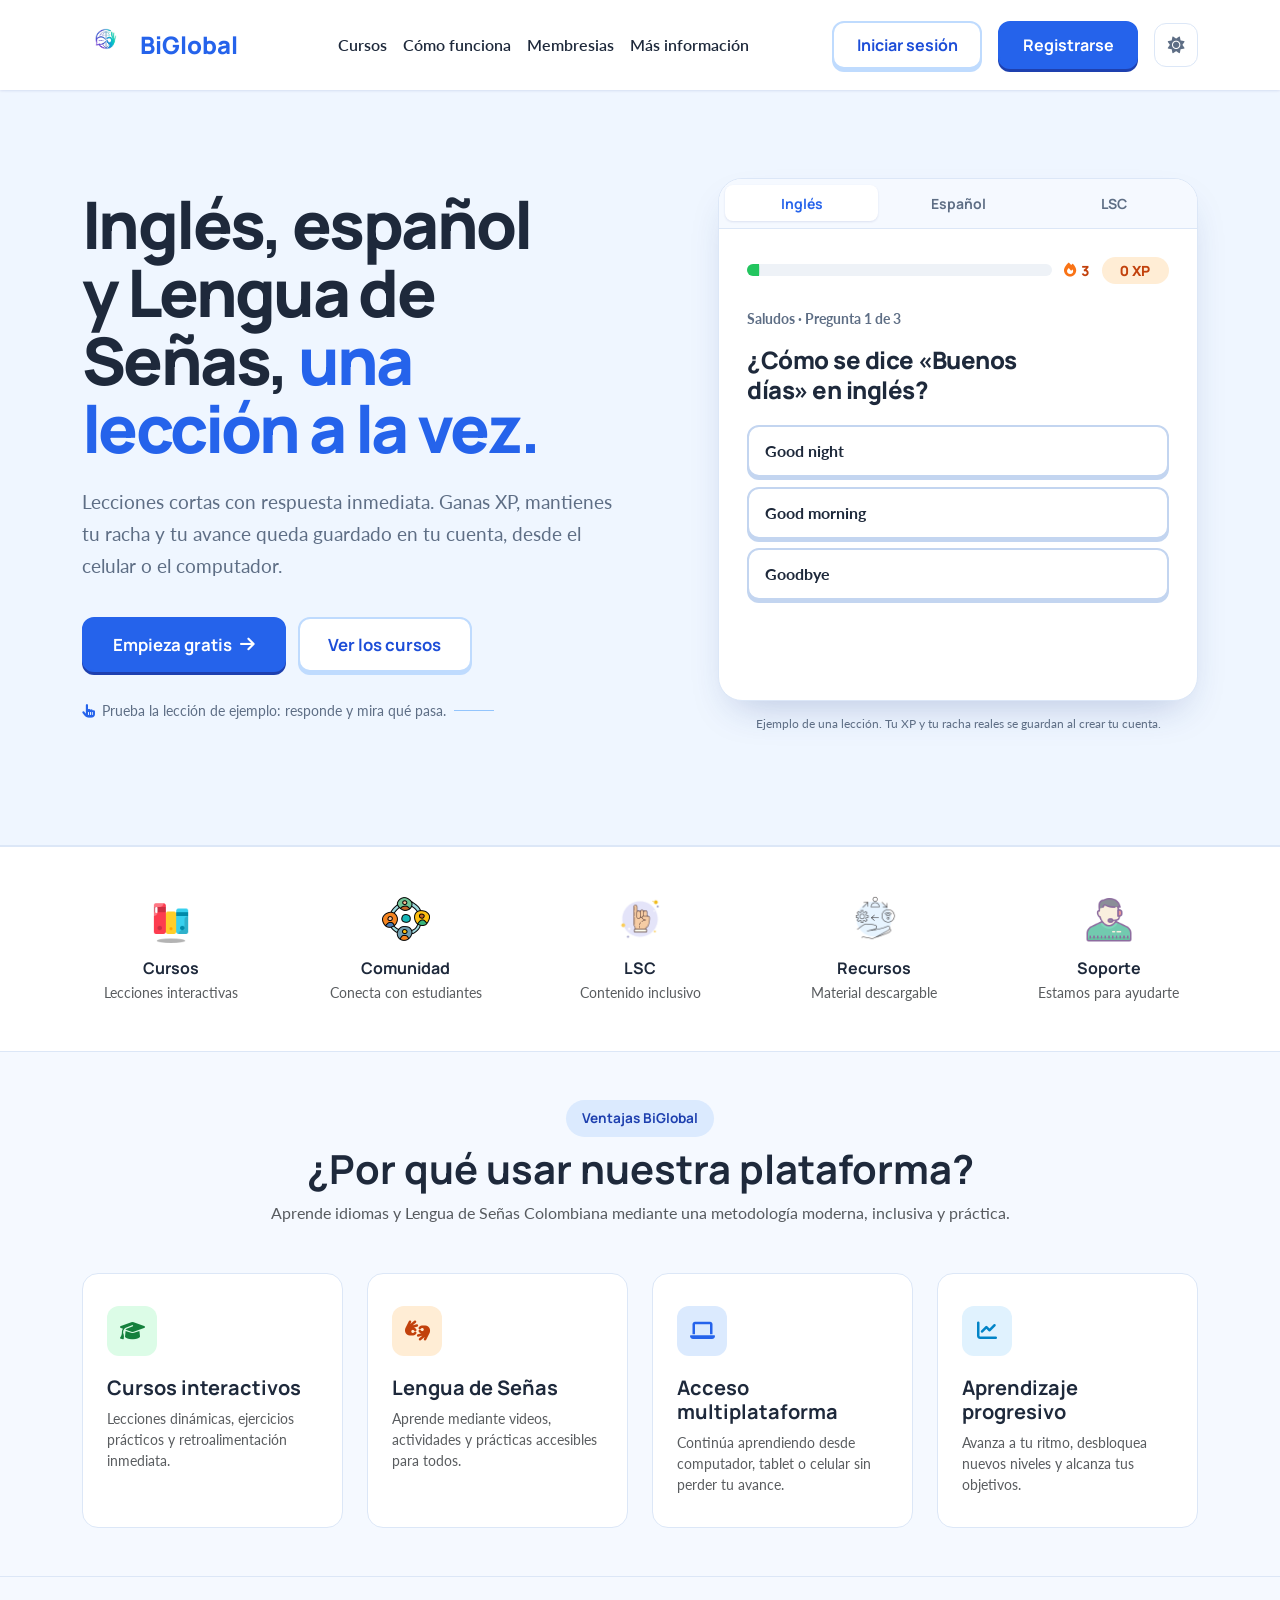
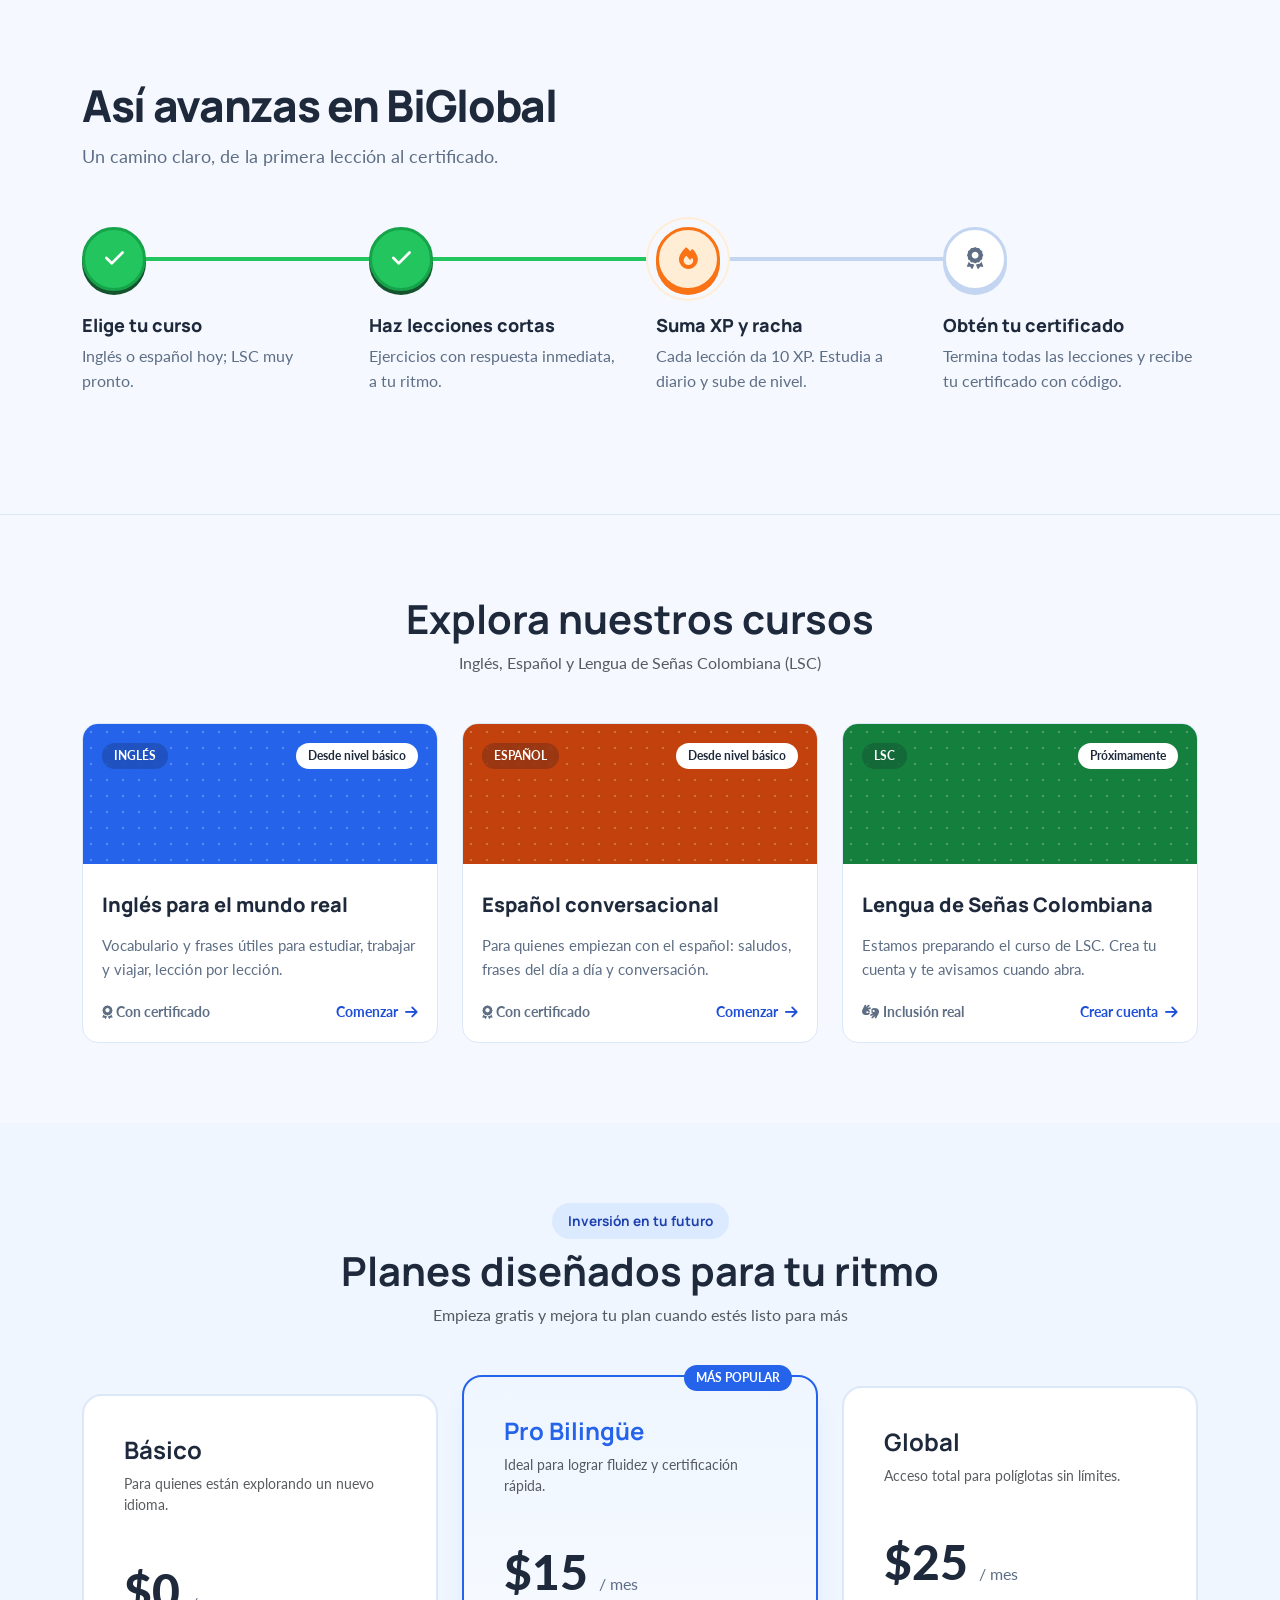
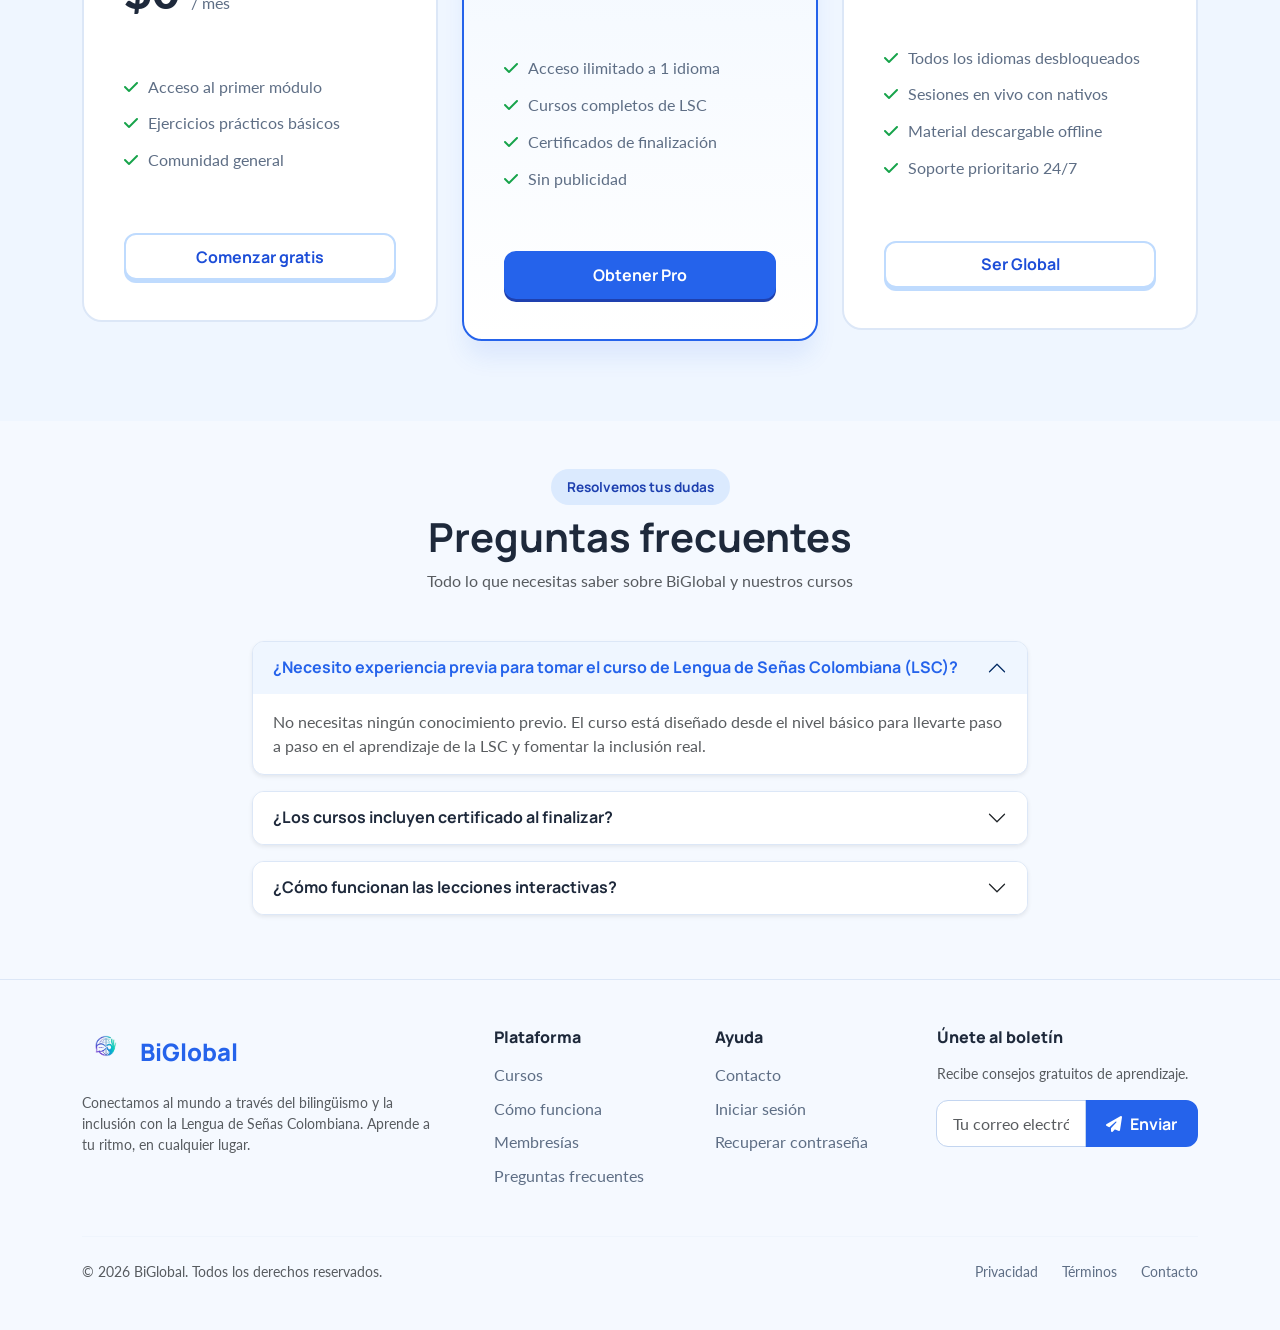
==== commit 9fd03b5f: "Vuelve al diseño anterior de la página principal, conservando el hero y la ruta Se restauran las sec" ====
--- a/src/index.html
+++ b/src/index.html
@@ -5,12 +5,11 @@
     <meta charset="UTF-8">
     <meta name="viewport" content="width=device-width, initial-scale=1.0">
     <meta name="theme-color" content="#EFF6FF">
-    <meta name="description" content="Aprende inglés, español y Lengua de Señas Colombiana (LSC) con lecciones cortas e interactivas. Empieza gratis.">
     <!-- Tema claro/oscuro: va primero para que no haya parpadeo -->
     <script src="js/tema.js"></script>
     <title>BiGlobal - Aprende Idiomas y LSC</title>
 
-    <!-- Bootstrap: solo lo usa el menú del celular (collapse) -->
+    <!-- Bootstrap -->
     <link href="https://cdn.jsdelivr.net/npm/bootstrap@5.3.3/dist/css/bootstrap.min.css" rel="stylesheet"
         integrity="sha384-QWTKZyjpPEjISv5WaRU9OFeRpok6YctnYmDr5pNlyT2bRjXh0JMhjY6hW+ALEwIH" crossorigin="anonymous">
 
@@ -26,7 +25,7 @@
     <link rel="stylesheet" href="css/tokens.css">
     <link rel="stylesheet" href="css/style.css">
 
-    <!-- JS de la página principal (lección de ejemplo, boletín y menú en celular) -->
+    <!-- JS de la página principal (boletín y menú en celular) -->
     <script src="js/inicio.js" defer></script>
 </head>
 
@@ -36,7 +35,7 @@
         <nav class="navbar navbar-expand-lg barra-navegacion">
             <div class="container">
                 <a class="navbar-brand contenedor-logo" href="#">
-                    <img src="img/logo-Biglobal.png" alt="" class="logo-img" width="40" height="40">
+                    <img src="img/logo-Biglobal.png" alt="Icono BiGlobal" class="logo-img">
                     <span class="logo-texto">BiGlobal</span>
                 </a>
 
@@ -46,22 +45,22 @@
                         <i class="fa-solid fa-sun icono-sol" aria-hidden="true"></i>
                         <i class="fa-solid fa-moon icono-luna" aria-hidden="true"></i>
                     </button>
-                    <button class="navbar-toggler" type="button" data-bs-toggle="collapse" data-bs-target="#menuPrincipal"
-                        aria-controls="menuPrincipal" aria-expanded="false" aria-label="Abrir menú de navegación">
-                        <span class="navbar-toggler-icon"></span>
-                    </button>
+                <button class="navbar-toggler" type="button" data-bs-toggle="collapse" data-bs-target="#menuPrincipal"
+                    aria-controls="menuPrincipal" aria-expanded="false" aria-label="Abrir menú de navegación">
+                    <span class="navbar-toggler-icon"></span>
+                </button>
                 </div>
 
                 <div class="collapse navbar-collapse" id="menuPrincipal">
                     <ul class="navbar-nav mx-auto">
                         <li class="nav-item"><a class="nav-link" href="#cursos">Cursos</a></li>
                         <li class="nav-item"><a class="nav-link" href="#comoFunciona">Cómo funciona</a></li>
-                        <li class="nav-item"><a class="nav-link" href="#planes">Planes</a></li>
-                        <li class="nav-item"><a class="nav-link" href="#preguntas">Preguntas</a></li>
+                        <li class="nav-item"><a class="nav-link" href="#Planes-big">Membresias</a></li>
+                        <li class="nav-item"><a class="nav-link" href="#info-contac">Más información</a></li>
                     </ul>
                     <div class="botones-acceso">
                         <a href="auth/login.html" class="btn-secundario">Iniciar sesión</a>
-                        <a href="auth/login.html#registro" class="btn-principal">Crear cuenta</a>
+                        <a href="auth/login.html#registro" class="btn-principal">Registrarse</a>
                     </div>
                 </div>
             </div>
@@ -69,7 +68,6 @@
     </header>
 
     <main id="contenido">
-
         <!-- ================================================================
              HERO: el título a la izquierda y, a la derecha, una lección de
              ejemplo que se puede tocar. Así quien llega ve cómo es BiGlobal
@@ -146,49 +144,105 @@
             </div>
         </section>
 
-        <!-- ================================================================
-             CURSOS: tres idiomas, cada uno con una frase de ejemplo.
-             OJO: no mostramos cifras (lecciones, horas, estrellas) porque
-             todavía no vienen de la base de datos.
-             ================================================================ -->
-        <section class="cursos" id="cursos" aria-labelledby="titulo-cursos">
+        <!-- Barra de Características -->
+        <section class="barra-caracteristicas py-5">
             <div class="container">
-                <div class="encabezado encabezado--dividido">
-                    <h2 class="encabezado__titulo" id="titulo-cursos">Elige con qué idioma empiezas</h2>
-                    <p class="encabezado__texto">Todos empiezan desde el nivel básico. Puedes tomar más de uno a la vez.</p>
-                </div>
-
-                <ul class="cursos__lista">
-                    <li class="curso">
-                        <p class="curso__frase" lang="en">Hello.</p>
-                        <h3 class="curso__nombre">Inglés</h3>
-                        <p class="curso__texto">Vocabulario y frases útiles para estudiar, trabajar y viajar, lección por lección.</p>
-                        <a href="auth/login.html#registro" class="curso__enlace">
-                            Empezar inglés <i class="fa-solid fa-arrow-right" aria-hidden="true"></i>
-                        </a>
-                    </li>
-                    <li class="curso">
-                        <p class="curso__frase">Hola.</p>
-                        <h3 class="curso__nombre">Español</h3>
-                        <p class="curso__texto">Para quienes empiezan con el español: saludos, frases del día a día y conversación.</p>
-                        <a href="auth/login.html#registro" class="curso__enlace">
-                            Empezar español <i class="fa-solid fa-arrow-right" aria-hidden="true"></i>
-                        </a>
-                    </li>
-                    <li class="curso curso--pronto">
-                        <p class="curso__frase curso__frase--icono" aria-hidden="true">
-                            <i class="fa-solid fa-hands-asl-interpreting"></i>
-                        </p>
-                        <h3 class="curso__nombre">
-                            Lengua de Señas Colombiana
-                            <span class="chip-pronto">Próximamente</span>
-                        </h3>
-                        <p class="curso__texto">Estamos preparando el curso de LSC. Crea tu cuenta y te avisamos cuando abra.</p>
-                        <a href="auth/login.html#registro" class="curso__enlace">
-                            Crear cuenta <i class="fa-solid fa-arrow-right" aria-hidden="true"></i>
-                        </a>
-                    </li>
-                </ul>
+                <div class="row row-cols-2 row-cols-md-3 row-cols-lg-5 g-4 fila-caracteristicas text-center">
+                    <div class="col d-flex flex-column align-items-center">
+                        <img src="img/icono-cursos.png" alt="" class="icono-caracteristica mb-3">
+                        <h2 class="h6 fw-bold mb-1">Cursos</h2>
+                        <p class="small text-muted mb-0">Lecciones interactivas</p>
+                    </div>
+
+                    <div class="col d-flex flex-column align-items-center">
+                        <img src="img/icono-comunidad.png" alt="" class="icono-caracteristica mb-3">
+                        <h2 class="h6 fw-bold mb-1">Comunidad</h2>
+                        <p class="small text-muted mb-0">Conecta con estudiantes</p>
+                    </div>
+
+                    <div class="col d-flex flex-column align-items-center">
+                        <img src="img/icono-lengua-senas.png" alt=""
+                            class="icono-caracteristica mb-3">
+                        <h2 class="h6 fw-bold mb-1">LSC</h2>
+                        <p class="small text-muted mb-0">Contenido inclusivo</p>
+                    </div>
+
+                    <div class="col d-flex flex-column align-items-center">
+                        <img src="img/icono-recursos.png" alt="" class="icono-caracteristica mb-3">
+                        <h2 class="h6 fw-bold mb-1">Recursos</h2>
+                        <p class="small text-muted mb-0">Material descargable</p>
+                    </div>
+
+                    <div class="col d-flex flex-column align-items-center">
+                        <img src="img/icono-soporte.png" alt="" class="icono-caracteristica mb-3">
+                        <h2 class="h6 fw-bold mb-1">Soporte</h2>
+                        <p class="small text-muted mb-0">Estamos para ayudarte</p>
+                    </div>
+                </div>
+            </div>
+        </section>
+
+        <!-- Sección: ¿Por qué usar nuestra plataforma? -->
+        <section class="seccion-ventajas py-5">
+            <div class="container">
+                <div class="text-center mb-5">
+                    <span class="etiqueta-alerta mb-2 d-inline-block">Ventajas BiGlobal</span>
+                    <h2 class="fw-bold display-6 mb-2">¿Por qué usar nuestra plataforma?</h2>
+                    <p class="text-muted">Aprende idiomas y Lengua de Señas Colombiana mediante una metodología moderna,
+                        inclusiva y práctica.</p>
+                </div>
+
+                <div class="row row-cols-1 row-cols-md-2 row-cols-lg-4 g-4">
+
+                    <!-- Tarjeta 1 -->
+                    <div class="col">
+                        <div class="tarjeta-ventaja">
+                            <div class="icono-ventaja fondo-verde-suave">
+                                <i class="fa-solid fa-graduation-cap"></i>
+                            </div>
+                            <h3 class="h5 fw-bold mb-2">Cursos interactivos</h3>
+                            <p class="text-muted small mb-0">Lecciones dinámicas, ejercicios prácticos y
+                                retroalimentación inmediata.</p>
+                        </div>
+                    </div>
+
+                    <!-- Tarjeta 2 -->
+                    <div class="col">
+                        <div class="tarjeta-ventaja">
+                            <div class="icono-ventaja fondo-naranja-suave">
+                                <i class="fa-solid fa-hands-asl-interpreting"></i>
+                            </div>
+                            <h3 class="h5 fw-bold mb-2">Lengua de Señas</h3>
+                            <p class="text-muted small mb-0">Aprende mediante videos, actividades y prácticas accesibles
+                                para todos.</p>
+                        </div>
+                    </div>
+
+                    <!-- Tarjeta 3 -->
+                    <div class="col">
+                        <div class="tarjeta-ventaja">
+                            <div class="icono-ventaja fondo-azul-suave">
+                                <i class="fa-solid fa-laptop"></i>
+                            </div>
+                            <h3 class="h5 fw-bold mb-2">Acceso multiplataforma</h3>
+                            <p class="text-muted small mb-0">Continúa aprendiendo desde computador, tablet o celular sin
+                                perder tu avance.</p>
+                        </div>
+                    </div>
+
+                    <!-- Tarjeta 4 -->
+                    <div class="col">
+                        <div class="tarjeta-ventaja">
+                            <div class="icono-ventaja fondo-celeste-suave">
+                                <i class="fa-solid fa-chart-line"></i>
+                            </div>
+                            <h3 class="h5 fw-bold mb-2">Aprendizaje progresivo</h3>
+                            <p class="text-muted small mb-0">Avanza a tu ritmo, desbloquea nuevos niveles y alcanza tus
+                                objetivos.</p>
+                        </div>
+                    </div>
+
+                </div>
             </div>
         </section>
 
@@ -228,151 +282,218 @@
             </div>
         </section>
 
-        <!-- ================================================================
-             POR QUÉ BIGLOBAL: antes eran dos secciones de tarjetas con
-             íconos que repetían lo mismo. Ahora es una sola lista.
-             ================================================================ -->
-        <section class="razones" aria-labelledby="titulo-razones">
-            <div class="container razones__rejilla">
-                <h2 class="razones__titulo" id="titulo-razones">
-                    Hecho para aprender de verdad, y para que nadie se quede por fuera.
-                </h2>
-                <dl class="razones__lista">
-                    <div class="razon">
-                        <dt><i class="fa-solid fa-bolt" aria-hidden="true"></i> Practicas desde el primer minuto</dt>
-                        <dd>Cada lección es interactiva: respondes, ves al instante si acertaste y sigues.</dd>
-                    </div>
-                    <div class="razon">
-                        <dt><i class="fa-solid fa-hands-asl-interpreting" aria-hidden="true"></i> Inclusión con la LSC</dt>
-                        <dd>Idiomas orales y Lengua de Señas Colombiana en una sola plataforma.</dd>
-                    </div>
-                    <div class="razon">
-                        <dt><i class="fa-solid fa-mobile-screen" aria-hidden="true"></i> Sigues donde quedaste</dt>
-                        <dd>Tu avance se guarda en tu cuenta: empieza en el computador y continúa en el celular.</dd>
-                    </div>
-                    <div class="razon">
-                        <dt><i class="fa-solid fa-medal" aria-hidden="true"></i> Motivación que se nota</dt>
-                        <dd>XP, niveles, rachas diarias y medallas que celebran tu progreso real.</dd>
-                    </div>
-                </dl>
+        <!-- Sección de Cursos (Inglés, Español y LSC)
+             OJO: no mostramos cifras (lecciones, horas, estrellas) porque
+             todavía no vienen de la base de datos. Cuando la página se
+             alimente desde la BD, aquí irán los datos reales. -->
+        <section class="seccion-cursos" id="cursos">
+            <div class="container">
+                <div class="text-center mb-5">
+                    <h2 class="fw-bold display-6 mb-2">Explora nuestros cursos</h2>
+                    <p class="text-muted">Inglés, Español y Lengua de Señas Colombiana (LSC)</p>
+                </div>
+
+                <div class="row row-cols-1 row-cols-md-2 row-cols-lg-3 g-4 justify-content-center">
+
+                    <!-- Tarjeta 1: Inglés -->
+                    <div class="col">
+                        <article class="tarjeta-curso">
+                            <div class="cabecera-curso fondo-azul">
+                                <span class="etiqueta-curso">INGLÉS</span>
+                                <span class="etiqueta-nivel">Desde nivel básico</span>
+                            </div>
+                            <div class="cuerpo-curso">
+                                <h3 class="titulo-curso">Inglés para el mundo real</h3>
+                                <p class="texto-curso">Vocabulario y frases útiles para estudiar, trabajar y viajar, lección por lección.</p>
+                                <div class="pie-curso">
+                                    <span class="detalle-curso"><i class="fa-solid fa-award me-1" aria-hidden="true"></i>Con certificado</span>
+                                    <a href="auth/login.html#registro" class="enlace-comenzar">Comenzar <i
+                                            class="fa-solid fa-arrow-right ms-1" aria-hidden="true"></i></a>
+                                </div>
+                            </div>
+                        </article>
+                    </div>
+
+                    <!-- Tarjeta 2: Español -->
+                    <div class="col">
+                        <article class="tarjeta-curso">
+                            <div class="cabecera-curso fondo-naranja">
+                                <span class="etiqueta-curso">ESPAÑOL</span>
+                                <span class="etiqueta-nivel">Desde nivel básico</span>
+                            </div>
+                            <div class="cuerpo-curso">
+                                <h3 class="titulo-curso">Español conversacional</h3>
+                                <p class="texto-curso">Para quienes empiezan con el español: saludos, frases del día a día y conversación.</p>
+                                <div class="pie-curso">
+                                    <span class="detalle-curso"><i class="fa-solid fa-award me-1" aria-hidden="true"></i>Con certificado</span>
+                                    <a href="auth/login.html#registro" class="enlace-comenzar">Comenzar <i
+                                            class="fa-solid fa-arrow-right ms-1" aria-hidden="true"></i></a>
+                                </div>
+                            </div>
+                        </article>
+                    </div>
+
+                    <!-- Tarjeta 3: LSC (todavía no existe en la BD) -->
+                    <div class="col">
+                        <article class="tarjeta-curso">
+                            <div class="cabecera-curso fondo-verde">
+                                <span class="etiqueta-curso">LSC</span>
+                                <span class="etiqueta-nivel">Próximamente</span>
+                            </div>
+                            <div class="cuerpo-curso">
+                                <h3 class="titulo-curso">Lengua de Señas Colombiana</h3>
+                                <p class="texto-curso">Estamos preparando el curso de LSC. Crea tu cuenta y te avisamos cuando abra.</p>
+                                <div class="pie-curso">
+                                    <span class="detalle-curso"><i class="fa-solid fa-hands-asl-interpreting me-1" aria-hidden="true"></i>Inclusión real</span>
+                                    <a href="auth/login.html#registro" class="enlace-comenzar">Crear cuenta <i
+                                            class="fa-solid fa-arrow-right ms-1" aria-hidden="true"></i></a>
+                                </div>
+                            </div>
+                        </article>
+                    </div>
+
+                </div>
             </div>
         </section>
 
-        <!-- ================================================================
-             PLANES. Los precios los decidió el dueño del proyecto.
-             Solo listamos lo que BiGlobal hace hoy; lo que viene va
-             marcado como "próximamente". Aún no hay sistema de pagos.
-             ================================================================ -->
-        <section class="planes" id="planes" aria-labelledby="titulo-planes">
+        <!-- Sección de Planes / Precios -->
+        <section class="seccion-planes" id="Planes-big">
             <div class="container">
-                <div class="encabezado">
-                    <h2 class="encabezado__titulo" id="titulo-planes">Empieza gratis, mejora cuando quieras</h2>
-                    <p class="encabezado__texto">Crea tu cuenta gratis y elige un plan cuando lo necesites.</p>
-                </div>
-
-                <div class="planes__rejilla">
-                    <article class="plan">
-                        <h3 class="plan__nombre">Básico</h3>
-                        <p class="plan__para">Para conocer BiGlobal y probar un idioma.</p>
-                        <p class="plan__precio numeros">$0 <span>/ mes</span></p>
-                        <ul class="plan__lista">
-                            <li><i class="fa-solid fa-check" aria-hidden="true"></i> Primer módulo de cada curso</li>
-                            <li><i class="fa-solid fa-check" aria-hidden="true"></i> Ejercicios con respuesta inmediata</li>
-                            <li><i class="fa-solid fa-check" aria-hidden="true"></i> XP, rachas y medallas</li>
-                        </ul>
-                        <a href="auth/login.html#registro" class="btn-secundario plan__boton">Empezar gratis</a>
-                    </article>
-
-                    <article class="plan plan--destacado">
-                        <p class="plan__sello">Recomendado</p>
-                        <h3 class="plan__nombre">Pro Bilingüe</h3>
-                        <p class="plan__para">Para avanzar en serio en un idioma.</p>
-                        <p class="plan__precio numeros">$15 <span>/ mes</span></p>
-                        <ul class="plan__lista">
-                            <li><i class="fa-solid fa-check" aria-hidden="true"></i> Un curso completo: inglés o español</li>
-                            <li><i class="fa-solid fa-check" aria-hidden="true"></i> Certificado al terminar el curso</li>
-                            <li><i class="fa-solid fa-check" aria-hidden="true"></i> Todo lo del plan Básico</li>
-                            <li class="es-pronto"><i class="fa-regular fa-clock" aria-hidden="true"></i> Curso de LSC <span class="chip-pronto">Próximamente</span></li>
-                        </ul>
-                        <a href="auth/login.html#registro" class="btn-principal plan__boton">Elegir Pro</a>
-                    </article>
-
-                    <article class="plan">
-                        <h3 class="plan__nombre">Global</h3>
-                        <p class="plan__para">Para aprender varios idiomas a la vez.</p>
-                        <p class="plan__precio numeros">$25 <span>/ mes</span></p>
-                        <ul class="plan__lista">
-                            <li><i class="fa-solid fa-check" aria-hidden="true"></i> Todos los cursos de inglés y español</li>
-                            <li><i class="fa-solid fa-check" aria-hidden="true"></i> Un certificado por cada curso</li>
-                            <li><i class="fa-solid fa-check" aria-hidden="true"></i> Ayuda por correo desde Contacto</li>
-                            <li class="es-pronto"><i class="fa-regular fa-clock" aria-hidden="true"></i> Curso de LSC <span class="chip-pronto">Próximamente</span></li>
-                        </ul>
-                        <a href="auth/login.html#registro" class="btn-secundario plan__boton">Elegir Global</a>
-                    </article>
+                <div class="text-center mb-5">
+                    <span class="etiqueta-alerta mb-2 d-inline-block">Inversión en tu futuro</span>
+                    <h2 class="fw-bold display-6 mb-2">Planes diseñados para tu ritmo</h2>
+                    <p class="text-muted">Empieza gratis y mejora tu plan cuando estés listo para más</p>
+                </div>
+
+                <div class="row row-cols-1 row-cols-md-3 g-4 align-items-center">
+                    <!-- Plan Gratis -->
+                    <div class="col">
+                        <div class="tarjeta-plan">
+                            <h3 class="fw-bold h4">Básico</h3>
+                            <p class="text-muted small">Para quienes están explorando un nuevo idioma.</p>
+                            <div class="precio-plan">$0 <span>/ mes</span></div>
+                            <ul class="lista-beneficios">
+                                <li><i class="fa-solid fa-check"></i> Acceso al primer módulo</li>
+                                <li><i class="fa-solid fa-check"></i> Ejercicios prácticos básicos</li>
+                                <li><i class="fa-solid fa-check"></i> Comunidad general</li>
+                            </ul>
+                            <a href="auth/login.html" class="btn-secundario w-100 mt-3">Comenzar gratis</a>
+                        </div>
+                    </div>
+
+                    <!-- Plan Pro (Destacado) -->
+                    <div class="col">
+                        <div class="tarjeta-plan plan-destacado">
+                            <span class="etiqueta-popular">MÁS POPULAR</span>
+                            <h3 class="fw-bold h4 color-primario">Pro Bilingüe</h3>
+                            <p class="text-muted small">Ideal para lograr fluidez y certificación rápida.</p>
+                            <div class="precio-plan">$15 <span>/ mes</span></div>
+                            <ul class="lista-beneficios">
+                                <li><i class="fa-solid fa-check"></i> Acceso ilimitado a 1 idioma</li>
+                                <li><i class="fa-solid fa-check"></i> Cursos completos de LSC</li>
+                                <li><i class="fa-solid fa-check"></i> Certificados de finalización</li>
+                                <li><i class="fa-solid fa-check"></i> Sin publicidad</li>
+                            </ul>
+                            <a href="auth/login.html" class="btn-principal w-100 mt-3">Obtener Pro</a>
+                        </div>
+                    </div>
+
+                    <!-- Plan Global -->
+                    <div class="col">
+                        <div class="tarjeta-plan">
+                            <h3 class="fw-bold h4">Global</h3>
+                            <p class="text-muted small">Acceso total para políglotas sin límites.</p>
+                            <div class="precio-plan">$25 <span>/ mes</span></div>
+                            <ul class="lista-beneficios">
+                                <li><i class="fa-solid fa-check"></i> Todos los idiomas desbloqueados</li>
+                                <li><i class="fa-solid fa-check"></i> Sesiones en vivo con nativos</li>
+                                <li><i class="fa-solid fa-check"></i> Material descargable offline</li>
+                                <li><i class="fa-solid fa-check"></i> Soporte prioritario 24/7</li>
+                            </ul>
+                            <a href="auth/login.html" class="btn-secundario w-100 mt-3">Ser Global</a>
+                        </div>
+                    </div>
                 </div>
             </div>
         </section>
 
-        <!-- ================================================================
-             PREGUNTAS FRECUENTES: <details> nativo (teclado y lector de
-             pantalla funcionan sin JavaScript).
-             ================================================================ -->
-        <section class="preguntas" id="preguntas" aria-labelledby="titulo-preguntas">
-            <div class="container preguntas__rejilla">
-                <div>
-                    <h2 class="encabezado__titulo" id="titulo-preguntas">Preguntas frecuentes</h2>
-                    <p class="encabezado__texto">¿Te queda otra duda? <a href="contacto.html">Escríbenos</a>.</p>
-                </div>
-
-                <div class="preguntas__lista">
-                    <details class="pregunta" open>
-                        <summary>¿Necesito saber algo antes de empezar?</summary>
-                        <p>No. Todos los cursos empiezan desde el nivel básico y te llevan paso a paso. El curso de
-                            Lengua de Señas Colombiana también empezará desde cero.</p>
-                    </details>
-                    <details class="pregunta">
-                        <summary>¿Los cursos dan certificado?</summary>
-                        <p>Sí. Cuando completas todas las lecciones de un curso, tu certificado aparece en tu panel con
-                            un código propio.</p>
-                    </details>
-                    <details class="pregunta">
-                        <summary>¿Cómo son las lecciones?</summary>
-                        <p>Son cortas y prácticas: respondes ejercicios y ves al instante si acertaste, como en la
-                            lección de ejemplo de arriba. Cada lección completada te da XP y cuenta para tu racha.</p>
-                    </details>
-                    <details class="pregunta">
-                        <summary>¿Cuándo abre el curso de LSC?</summary>
-                        <p>Lo estamos preparando. Crea tu cuenta gratis y te avisamos en cuanto esté listo.</p>
-                    </details>
-                </div>
-            </div>
-        </section>
-
-        <!-- Cierre: una última invitación antes del footer -->
-        <section class="cierre" aria-labelledby="titulo-cierre">
-            <div class="container cierre__contenido">
-                <h2 class="cierre__titulo" id="titulo-cierre">Tu primera lección te está esperando.</h2>
-                <div class="cierre__acciones">
-                    <a href="auth/login.html#registro" class="boton-claro btn-grande">
-                        Crear cuenta gratis <i class="fa-solid fa-arrow-right" aria-hidden="true"></i>
-                    </a>
-                    <a href="auth/login.html" class="cierre__enlace">Ya tengo cuenta</a>
-                </div>
-            </div>
-        </section>
+    <!-- Sección de Preguntas Frecuentes -->
+    <section class="seccion-faq py-5" id="preguntas">
+        <div class="container container-faq">
+            <div class="text-center mb-5">
+                <span class="etiqueta-alerta mb-2 d-inline-block">Resolvemos tus dudas</span>
+                <h2 class="fw-bold display-6 mb-2">Preguntas frecuentes</h2>
+                <p class="text-muted">Todo lo que necesitas saber sobre BiGlobal y nuestros cursos</p>
+            </div>
+
+            <div class="accordion" id="acordeonFaq">
+                <!-- Pregunta 1 -->
+                <div class="accordion-item mb-3 border-0 shadow-sm rounded">
+                    <h3 class="accordion-header" id="headingOne">
+                        <button class="accordion-button fw-bold" type="button" data-bs-toggle="collapse"
+                            data-bs-target="#collapseOne" aria-expanded="true" aria-controls="collapseOne">
+                            ¿Necesito experiencia previa para tomar el curso de Lengua de Señas Colombiana (LSC)?
+                        </button>
+                    </h3>
+                    <div id="collapseOne" class="accordion-collapse collapse show" aria-labelledby="headingOne"
+                        data-bs-parent="#acordeonFaq">
+                        <div class="accordion-body text-muted">
+                            No necesitas ningún conocimiento previo. El curso está diseñado desde el nivel básico para
+                            llevarte paso a paso en el aprendizaje de la LSC y fomentar la inclusión real.
+                        </div>
+                    </div>
+                </div>
+
+                <!-- Pregunta 2 -->
+                <div class="accordion-item mb-3 border-0 shadow-sm rounded">
+                    <h3 class="accordion-header" id="headingTwo">
+                        <button class="accordion-button collapsed fw-bold" type="button" data-bs-toggle="collapse"
+                            data-bs-target="#collapseTwo" aria-expanded="false" aria-controls="collapseTwo">
+                            ¿Los cursos incluyen certificado al finalizar?
+                        </button>
+                    </h3>
+                    <div id="collapseTwo" class="accordion-collapse collapse" aria-labelledby="headingTwo"
+                        data-bs-parent="#acordeonFaq">
+                        <div class="accordion-body text-muted">
+                            Sí, al completar todas las lecciones y evaluaciones de los planes Pro o Global, obtendrás un
+                            certificado digital verificable que podrás agregar a tu hoja de vida o perfil profesional.
+                        </div>
+                    </div>
+                </div>
+
+                <!-- Pregunta 3 -->
+                <div class="accordion-item border-0 shadow-sm rounded">
+                    <h3 class="accordion-header" id="headingThree">
+                        <button class="accordion-button collapsed fw-bold" type="button" data-bs-toggle="collapse"
+                            data-bs-target="#collapseThree" aria-expanded="false" aria-controls="collapseThree">
+                            ¿Cómo funcionan las lecciones interactivas?
+                        </button>
+                    </h3>
+                    <div id="collapseThree" class="accordion-collapse collapse" aria-labelledby="headingThree"
+                        data-bs-parent="#acordeonFaq">
+                        <div class="accordion-body text-muted">
+                            Combinamos teoría práctica, ejercicios visuales, videos explicativos en alta definición (con
+                            enfoque especial en señas) y retos cortos para que aprendas a tu propio ritmo desde
+                            cualquier dispositivo.
+                        </div>
+                    </div>
+                </div>
+            </div>
+        </div>
+    </section>
 
     </main>
 
     <!-- Pie de página (Footer) -->
-    <footer class="pie-pagina" id="info-contac">
+    <footer class="pie-pagina py-5" id="info-contac">
         <div class="container">
-            <div class="pie-pagina__rejilla">
-                <div class="pie-pagina__marca">
-                    <a class="contenedor-logo" href="#">
-                        <img src="img/logo-Biglobal.png" alt="" class="logo-img" width="40" height="40">
+            <div class="row g-4 justify-content-between mb-4">
+                <div class="col-lg-4">
+                    <a class="navbar-brand contenedor-logo mb-3 d-inline-flex" href="#">
+                        <img src="img/logo-Biglobal.png" alt="" class="logo-img">
                         <span class="logo-texto">BiGlobal</span>
                     </a>
-                    <p>
+                    <p class="text-muted small mb-3">
                         Conectamos al mundo a través del bilingüismo y la inclusión con la Lengua de Señas Colombiana.
                         Aprende a tu ritmo, en cualquier lugar.
                     </p>
@@ -380,41 +501,47 @@
                          Cuando existan, agrega aquí <a href="https://..."> con su ícono fa-brands. -->
                 </div>
 
-                <div>
+                <div class="col-6 col-lg-2">
                     <h2 class="titulo-footer">Plataforma</h2>
-                    <ul class="enlaces-footer">
+                    <ul class="list-unstyled enlaces-footer">
                         <li><a href="#cursos">Cursos</a></li>
                         <li><a href="#comoFunciona">Cómo funciona</a></li>
-                        <li><a href="#planes">Planes</a></li>
+                        <li><a href="#Planes-big">Membresías</a></li>
                         <li><a href="#preguntas">Preguntas frecuentes</a></li>
                     </ul>
                 </div>
 
-                <div>
+                <div class="col-6 col-lg-2">
                     <h2 class="titulo-footer">Ayuda</h2>
-                    <ul class="enlaces-footer">
+                    <ul class="list-unstyled enlaces-footer">
                         <li><a href="contacto.html">Contacto</a></li>
                         <li><a href="auth/login.html">Iniciar sesión</a></li>
                         <li><a href="auth/recuperar.php">Recuperar contraseña</a></li>
                     </ul>
                 </div>
 
-                <div class="pie-pagina__boletin">
+                <div class="col-lg-3">
                     <h2 class="titulo-footer">Únete al boletín</h2>
-                    <p>Recibe consejos gratuitos de aprendizaje.</p>
-                    <form class="boletin" id="form-boletin" novalidate>
+                    <p class="text-muted small">Recibe consejos gratuitos de aprendizaje.</p>
+                    <form class="input-group mb-2" id="form-boletin" novalidate>
                         <label for="campo-boletin" class="sr-only">Tu correo electrónico</label>
-                        <input type="email" id="campo-boletin" class="campo-boletin"
+                        <input type="email" id="campo-boletin" class="form-control campo-boletin"
                                placeholder="Tu correo electrónico" autocomplete="email" required>
-                        <button class="btn-principal boton-boletin" type="submit">Enviar</button>
+                        <button class="btn-principal boton-boletin" type="submit">
+                            <i class="fa-solid fa-paper-plane" aria-hidden="true"></i>
+                            Enviar
+                        </button>
                     </form>
-                    <p class="mensaje-boletin" id="mensaje-boletin" role="status" aria-live="polite"></p>
-                </div>
-            </div>
-
-            <div class="pie-pagina__legal">
-                <p>© 2026 BiGlobal. Todos los derechos reservados.</p>
-                <div class="pie-pagina__legales">
+                    <p class="small mb-0" id="mensaje-boletin" role="status" aria-live="polite"></p>
+                </div>
+            </div>
+
+            <hr class="linea-footer">
+
+            <div
+                class="d-flex flex-column flex-md-row justify-content-between align-items-center text-muted small pt-2">
+                <p class="mb-2 mb-md-0">© 2026 BiGlobal. Todos los derechos reservados.</p>
+                <div class="d-flex gap-4">
                     <a href="privacidad.html" class="enlace-legal">Privacidad</a>
                     <a href="terminos.html" class="enlace-legal">Términos</a>
                     <a href="contacto.html" class="enlace-legal">Contacto</a>
@@ -429,4 +556,4 @@
         crossorigin="anonymous"></script>
 </body>
 
-</html>
+</html>
--- a/src/css/style.css
+++ b/src/css/style.css
@@ -2,139 +2,98 @@
    BiGlobal · PÁGINA PRINCIPAL (index.html)
    Los colores, fuentes y sombras vienen de tokens.css (se carga antes).
    Aquí solo van los estilos propios de la página principal.
-
-   Orden: base · barra · botones · encabezados de sección · hero y lección
-   de ejemplo · cursos · ruta · razones · planes · preguntas · cierre · footer
-   ========================================================================== */
-
-html { scroll-behavior: smooth; scroll-padding-top: 88px; }
+   ========================================================================== */
 
 body {
     background-color: var(--superficie);
-    color: var(--texto);
+    color: var(--color-texto);
     font-family: var(--fuente-texto);
     margin: 0;
     padding: 0;
 }
 
-h1, h2, h3, h4, h5, h6 {
+h1,
+h2,
+h3,
+h4,
+h5,
+h6 {
     font-family: var(--fuente-titulo);
-    color: var(--texto);
+    color: var(--color-texto);
     margin: 0;
 }
 
-p { margin: 0; }
-
-a { color: var(--marca-texto); text-underline-offset: 3px; }
-
-/* Ancho máximo del contenido (Bootstrap pone .container; aquí lo afinamos) */
-.container {
-    max-width: 1200px;
-    padding-inline: clamp(1rem, 0.5rem + 2vw, 1.5rem); /* mínimo 16px de margen en celular */
-}
-
-/* Espacio vertical común de las secciones */
-.cursos,
-.ruta,
-.razones,
-.planes,
-.preguntas {
-    padding-block: clamp(4rem, 2.5rem + 5vw, 7rem);
+.color-primario {
+    color: var(--marca-texto) !important;
 }
 
 /* ==========================================================================
    BARRA DE NAVEGACIÓN
    ========================================================================== */
 .barra-navegacion {
-    background-color: var(--superficie-vidrio);
-    -webkit-backdrop-filter: saturate(1.4) blur(10px);
-    backdrop-filter: saturate(1.4) blur(10px);
-    border-bottom: 1px solid var(--borde);
-    padding: 0.75rem 0;
+    background-color: var(--superficie);
+    padding: 1rem 0;
+    box-shadow: var(--sombra-1);
     position: sticky;
     top: 0;
     z-index: 1000;
 }
 
 .contenedor-logo {
-    display: inline-flex;
-    align-items: center;
-    gap: 0.6rem;
+    display: flex;
+    align-items: center;
     text-decoration: none;
 }
 
 .logo-img {
-    height: 40px;
+    height: 48px;
     width: auto;
+    margin-right: 10px;
 }
 
 .logo-texto {
     font-family: var(--fuente-titulo);
     font-weight: 800;
-    font-size: 1.4rem;
-    letter-spacing: -0.02em;
+    font-size: 1.5rem;
     color: var(--marca-texto);
 }
 
+.navbar-nav {
+    margin: 0 auto;
+}
+
 .nav-link {
-    color: var(--texto) !important;
-    font-family: var(--fuente-titulo);
+    color: var(--color-texto) !important;
     font-weight: 600;
-    padding: 0.5rem 1rem !important;
-    border-radius: var(--radio-sm);
-    transition: color var(--dur) ease, background-color var(--dur) ease;
-}
-
-@media (hover: hover) and (pointer: fine) {
-    .nav-link:hover { color: var(--marca-texto) !important; background-color: var(--azul-50); }
+    padding: 0.5rem 1.2rem;
+    transition: color 0.3s ease;
+}
+
+.nav-link:hover {
+    color: var(--marca-texto) !important;
 }
 
 .botones-acceso {
     display: flex;
     align-items: center;
-    gap: 0.75rem;
-}
-
-/* Botón de tema + menú de celular, juntos a la derecha de la barra */
-.acciones-nav {
-    display: flex;
-    align-items: center;
-    gap: 0.5rem;
-    margin-left: auto;
-}
-
-.navbar-toggler {
-    border-color: var(--borde);
-    min-height: 44px;
-}
-
-.navbar-toggler:focus { box-shadow: var(--foco); }
-
-:root[data-tema="oscuro"] .navbar-toggler-icon { filter: invert(1) brightness(1.4); }
-:root[data-tema="oscuro"] .logo-img { filter: brightness(1.15); }
-
-@media (min-width: 992px) {
-    .acciones-nav { margin-left: 1rem; }
-}
-
-@media (max-width: 991.98px) {
-    .navbar-nav { padding-top: 0.75rem; }
-
+    gap: 1rem;
+}
+
+@media (max-width: 991px) {
     .botones-acceso {
-        margin: 1rem 0 0.5rem;
+        margin-top: 1.5rem;
         flex-direction: column;
         align-items: stretch;
     }
 }
 
 /* ==========================================================================
-   BOTONES
-   Mismo estilo que .boton--primario / .boton--secundario de componentes.css:
-   radio de 12px y un "borde inferior" que se hunde al presionar (estilo Duolingo).
-   ========================================================================== */
+   BOTONES PERSONALIZADOS
+   ========================================================================== */
+/* Mismo estilo que .boton--primario / .boton--secundario de componentes.css:
+   radio de 12px y un "borde inferior" que se hunde al presionar (estilo Duolingo). */
 .btn-principal,
-.btn-secundario,
-.boton-claro {
+.btn-secundario {
     display: inline-flex;
     align-items: center;
     justify-content: center;
@@ -146,7 +105,6 @@
     font-weight: 700;
     text-decoration: none;
     text-align: center;
-    cursor: pointer;
     transition:
         background-color var(--dur) ease,
         border-color var(--dur) ease,
@@ -155,9 +113,9 @@
 }
 
 .btn-principal {
-    background-color: var(--azul-600);
+    background-color: var(--color-primario);
     color: #FFFFFF !important;
-    border: 2px solid var(--azul-600);
+    border: 2px solid var(--color-primario);
     box-shadow: var(--sombra-boton);
 }
 
@@ -168,50 +126,817 @@
     box-shadow: 0 3px 0 var(--azul-200);
 }
 
-/* Botón blanco para fondos azules (banda de cierre) */
-.boton-claro {
-    background-color: #FFFFFF;
-    color: #1D4ED8 !important;
-    border: 2px solid #FFFFFF;
-    box-shadow: 0 3px 0 rgba(15, 23, 42, 0.25);
-}
-
 .btn-principal:active,
-.btn-secundario:active,
-.boton-claro:active {
+.btn-secundario:active {
     transform: translateY(2px);
     box-shadow: 0 1px 0 var(--azul-sombra);
 }
 
 .btn-secundario:active { box-shadow: 0 1px 0 var(--azul-200); }
-.boton-claro:active    { box-shadow: 0 1px 0 rgba(15, 23, 42, 0.25); }
 
 @media (hover: hover) and (pointer: fine) {
-    .btn-principal:hover  { background-color: var(--azul-hover); border-color: var(--azul-hover); }
-    .btn-secundario:hover { background-color: var(--azul-50); border-color: var(--azul-300); }
-    .boton-claro:hover    { background-color: #EFF6FF; border-color: #EFF6FF; }
+    .btn-principal:hover {
+        background-color: var(--azul-hover);
+        border-color: var(--azul-hover);
+    }
+
+    .btn-secundario:hover {
+        background-color: var(--color-secundario);
+        border-color: var(--azul-300);
+    }
 }
 
 .btn-grande {
-    min-height: 52px;
-    padding: 0.8rem 1.6rem;
+    padding: 0.8rem 1.8rem;
     font-size: 1.05rem;
 }
 
-/* Etiqueta "Próximamente" (cursos y planes) */
-.chip-pronto {
+/* ==========================================================================
+   SECCIÓN HERO (PORTADA)
+   ========================================================================== */
+.seccion-hero {
+    padding: 5rem 0;
+    background: linear-gradient(180deg, var(--color-secundario) 0%, var(--superficie) 100%);
+    min-height: calc(80vh - 80px);
+}
+
+.contenedor-fila-hero {
+    align-items: center;
+}
+
+@media (max-width: 991px) {
+    .contenedor-fila-hero {
+        flex-direction: column-reverse;
+        gap: 3rem;
+        text-align: center;
+    }
+}
+
+.etiqueta-alerta {
     display: inline-block;
-    vertical-align: middle;
-    padding: 0.15rem 0.6rem;
-    border-radius: var(--radio-pill);
     background-color: var(--azul-100);
     color: var(--azul-800);
     font-family: var(--fuente-titulo);
-    font-size: var(--texto-xs);
     font-weight: 700;
-    letter-spacing: 0;
-    white-space: nowrap;
-}
+    font-size: 0.85rem;
+    padding: 0.5rem 1rem;
+    border-radius: 50px;
+    margin-bottom: 1.5rem;
+}
+
+.titulo-principal {
+    font-size: 3.2rem;
+    font-weight: 800;
+    letter-spacing: -0.03em;
+    text-wrap: balance;
+    line-height: 1.15;
+    margin-bottom: 1.5rem;
+    color: var(--texto);
+}
+
+.descripcion-hero {
+    font-size: 1.2rem;
+    line-height: 1.6;
+    margin-bottom: 2rem;
+    color: var(--color-texto-suave);
+}
+
+.contenedor-botones-hero {
+    display: flex;
+    flex-wrap: wrap;
+    gap: 1rem;
+}
+
+@media (max-width: 991px) {
+    .contenedor-botones-hero {
+        justify-content: center;
+    }
+
+    .titulo-principal {
+        font-size: 2.4rem;
+    }
+}
+
+/* ==========================================================================
+    ESTILOS PARA LA IMG PRINCIPLAL (HERO)
+   ========================================================================== */
+.col-imagen-mascota {
+    position: relative;
+    display: flex;
+    justify-content: center;
+    align-items: center;
+    min-height: 420px;
+}
+
+/* Resplandor suave detrás de los estudiantes */
+.fondo-resplandor-hero {
+    position: absolute;
+    width: 380px;
+    height: 380px;
+    background: linear-gradient(135deg, var(--azul-100) 0%, var(--naranja-100) 100%);
+    border-radius: 50%;
+    filter: blur(50px);
+    z-index: 1;
+    opacity: 0.85;
+    top: 50%;
+    left: 50%;
+    transform: translate(-50%, -50%);
+}
+
+/* Sombra adaptada a la silueta humana */
+.imagen-hero-estudiantes {
+    z-index: 2;
+    max-height: 520px;
+    width: auto;
+    filter: drop-shadow(0 20px 25px rgba(0, 0, 0, 0.12));
+    transition: transform 0.4s cubic-bezier(0.175, 0.885, 0.32, 1.275);
+}
+
+.imagen-hero-estudiantes-desactivado {
+    transform: scale(1.03);
+}
+
+/* Tarjeta flotante con efecto vidrio y animación */
+.tarjeta-flotante-hero {
+    position: absolute;
+    bottom: 30px;
+    left: 10%;
+    z-index: 3;
+    background: var(--superficie-vidrio);
+    -webkit-backdrop-filter: blur(12px);
+    backdrop-filter: blur(12px);
+    border: 1px solid rgba(226, 232, 240, 0.8);
+    padding: 0.75rem 1.25rem;
+    border-radius: 16px;
+    box-shadow: 0 15px 30px -5px rgba(0, 0, 0, 0.1);
+
+}
+.icono-flotante {
+    width: 40px;
+    height: 40px;
+    border-radius: 10px;
+    display: flex;
+    align-items: center;
+    justify-content: center;
+    font-size: 1.1rem;
+}
+
+/* Animación de flotación suave */
+@keyframes flotar {
+    0% {
+        transform: translateY(0px);
+    }
+    100% {
+        transform: translateY(-12px);
+    }
+}
+
+/* Ajuste responsive para pantallas móviles */
+@media (max-width: 768px) {
+    .fondo-resplandor-hero {
+        width: 260px;
+        height: 260px;
+    }
+    .imagen-hero-estudiantes {
+        max-height: 380px;
+    }
+    
+    /* Ajustes para que la tarjeta flotante se adapte perfecto al celular */
+    .tarjeta-flotante-hero {
+        bottom: 15px;
+        left: 5%;
+        padding: 0.5rem 0.85rem;
+        border-radius: 12px;
+        box-shadow: 0 10px 20px -5px rgba(0, 0, 0, 0.15);
+    }
+    
+    .icono-flotante {
+        width: 32px;
+        height: 32px;
+        font-size: 0.9rem;
+    }
+    
+    .tarjeta-flotante-hero .fw-bold {
+        font-size: 0.8rem !important;
+    }
+    
+    .tarjeta-flotante-hero .text-muted {
+        font-size: 0.75rem !important;
+    }
+}
+
+/* ==========================================================================
+    BARRA DE CARACTERÍSTICAS
+   ========================================================================== */
+.barra-caracteristicas {
+    background-color: var(--superficie);
+    border-top: 1px solid var(--borde);
+    border-bottom: 1px solid var(--borde);
+}
+
+.fila-caracteristicas {
+    display: flex;
+    flex-wrap: wrap;
+    justify-content: center;
+    gap: 2rem;
+}
+
+.fila-caracteristicas .col {
+    text-align: center;
+    min-width: 140px;
+    flex: 1;
+}
+
+.fila-caracteristicas i,
+.fila-caracteristicas img {
+    font-size: 2rem;
+    width: 48px;
+    height: 48px;
+    object-fit: contain;
+    color: var(--marca-texto);
+    margin-bottom: 0.8rem;
+    transition: transform 0.2s ease;
+}
+
+.fila-caracteristicas .col:hover img,
+.fila-caracteristicas .col:hover i {
+    transform: scale(1.1);
+}
+
+/* ==========================================================================
+    ESTILOS PARA LA SECCIÓN DE VENTAJAS ("¿Por qué usar nuestra plataforma?")
+   ========================================================================== */
+.seccion-ventajas {
+    background-color: var(--fondo-app);
+    padding: 5rem 0;
+}
+
+.tarjeta-ventaja {
+    background-color: var(--superficie);
+    border: 1px solid var(--borde);
+    border-radius: 16px;
+    padding: 2rem 1.5rem;
+    height: 100%;
+    transition: transform var(--dur) var(--ease-out), box-shadow var(--dur) ease, border-color var(--dur) ease, background-color var(--dur) ease, color var(--dur) ease;
+    display: flex;
+    flex-direction: column;
+}
+
+.tarjeta-ventaja:hover {
+    transform: translateY(-5px);
+    border-color: var(--color-primario);
+    box-shadow: 0 12px 24px -10px rgba(0, 0, 0, 0.08);
+}
+
+.icono-ventaja {
+    width: 50px;
+    height: 50px;
+    border-radius: 12px;
+    display: flex;
+    align-items: center;
+    justify-content: center;
+    font-size: 1.25rem;
+    margin-bottom: 1.25rem;
+}
+
+/* Tonos suaves de fondo para los iconos de las ventajas */
+.fondo-verde-suave {
+    background-color: var(--verde-100);
+    color: var(--verde-700);
+}
+
+.fondo-naranja-suave {
+    background-color: var(--naranja-100);
+    color: var(--naranja-700);
+}
+
+.fondo-azul-suave {
+    background-color: var(--azul-100);
+    color: var(--marca-texto);
+}
+
+.fondo-celeste-suave {
+    background-color: var(--celeste-100);
+    color: var(--celeste-600);
+}
+
+/* ==========================================================================
+    ESTILOS PARA LA SECCIÓN DEL MÉTODO (CÓMO FUNCIONA)
+   ========================================================================== */
+.tarjeta-metodo {
+    background-color: var(--superficie);
+    border: 1px solid var(--borde);
+    border-radius: 16px;
+    padding: 2.5rem 2rem;
+    height: 100%;
+    position: relative;
+    transition: transform var(--dur) var(--ease-out), box-shadow var(--dur) ease, border-color var(--dur) ease, background-color var(--dur) ease, color var(--dur) ease;
+    display: flex;
+    flex-direction: column;
+}
+
+.tarjeta-metodo:hover {
+    transform: translateY(-5px);
+    border-color: var(--color-primario);
+    box-shadow: 0 12px 24px -10px rgba(0, 0, 0, 0.08);
+}
+
+.numero-paso {
+    position: absolute;
+    top: 1.5rem;
+    right: 1.5rem;
+    font-size: 1.5rem;
+    font-weight: 800;
+    color: var(--marca-texto);
+    font-family: var(--fuente-titulo);
+}
+
+.icono-metodo {
+    width: 50px;
+    height: 50px;
+    border-radius: 12px;
+    display: flex;
+    align-items: center;
+    justify-content: center;
+    font-size: 1.25rem;
+}
+
+/* ==========================================================================
+    SECCIÓN DE CURSOS 
+   ========================================================================== */
+.seccion-cursos {
+    padding: 5rem 0;
+    background-color: var(--fondo-app);
+}
+
+.tarjeta-curso {
+    background: var(--blanco);
+    border-radius: 16px;
+    overflow: hidden;
+    border: 1px solid var(--borde);
+    transition: transform 0.3s ease, box-shadow 0.3s ease;
+    height: 100%;
+    display: flex;
+    flex-direction: column;
+}
+
+.tarjeta-curso:hover {
+    transform: translateY(-5px);
+    box-shadow: 0 12px 24px -10px rgba(0, 0, 0, 0.08);
+}
+
+.cabecera-curso {
+    height: 140px;
+    padding: 1.2rem;
+    position: relative;
+    display: flex;
+    justify-content: space-between;
+    align-items: flex-start;
+    background-size: 16px 16px;
+    background-image: radial-gradient(rgba(255, 255, 255, 0.25) 1.5px, transparent 1.5px);
+}
+
+.fondo-verde {
+    background-color: var(--verde-fondo);
+}
+
+.fondo-verde-claro {
+    background-color: var(--verde-600);
+}
+
+.fondo-azul {
+    background-color: var(--azul-600);
+}
+
+.fondo-naranja {
+    background-color: var(--naranja-fondo);
+}
+
+.fondo-lima {
+    background-color: #84CC16;
+}
+
+.fondo-rojo {
+    background-color: #EF4444;
+}
+
+.etiqueta-curso {
+    background-color: rgba(15, 23, 42, 0.22);
+    color: #FFFFFF;
+    padding: 0.25rem 0.75rem;
+    border-radius: 50px;
+    font-size: 0.75rem;
+    font-weight: 700;
+    -webkit-backdrop-filter: blur(4px);
+    backdrop-filter: blur(4px);
+}
+
+.etiqueta-nivel {
+    background-color: var(--superficie);
+    color: var(--color-texto);
+    padding: 0.25rem 0.75rem;
+    border-radius: 50px;
+    font-size: 0.75rem;
+    font-weight: 700;
+}
+
+.boton-reproducir {
+    position: absolute;
+    bottom: -18px;
+    right: 20px;
+    width: 40px;
+    height: 40px;
+    background-color: var(--superficie);
+    border-radius: 50%;
+    display: flex;
+    align-items: center;
+    justify-content: center;
+    color: var(--verde-700);
+    box-shadow: 0 4px 6px -1px rgba(0, 0, 0, 0.1);
+    border: none;
+    transition: transform 0.2s;
+}
+
+.tarjeta-curso:hover .boton-reproducir {
+    transform: scale(1.1);
+}
+
+.cuerpo-curso {
+    padding: 1.8rem 1.2rem 1.2rem;
+    display: flex;
+    flex-direction: column;
+    flex-grow: 1;
+}
+
+.titulo-curso {
+    font-size: 1.25rem;
+    font-weight: 800;
+    margin-bottom: 1rem;
+    color: var(--color-texto);
+}
+
+.detalles-curso {
+    display: flex;
+    justify-content: space-between;
+    color: var(--color-texto-suave);
+    font-size: 0.85rem;
+    margin-bottom: 1.5rem;
+    border-bottom: 1px solid var(--borde);
+    padding-bottom: 1rem;
+}
+
+.pie-curso {
+    display: flex;
+    justify-content: space-between;
+    align-items: center;
+    margin-top: auto;
+}
+
+.calificacion {
+    font-weight: 700;
+    font-size: 0.9rem;
+    color: var(--color-texto);
+}
+
+.calificacion i {
+    color: #FBBF24;
+}
+
+.enlace-comenzar {
+    color: var(--azul-700);
+    font-weight: 700;
+    text-decoration: none;
+    font-size: 0.9rem;
+    transition: color 0.2s;
+}
+
+.enlace-comenzar:hover {
+    color: var(--azul-800);
+}
+
+/* ==========================================================================
+   SECCIÓN DE PLANES / PRECIOS
+   ========================================================================== */
+.seccion-planes {
+    padding: 5rem 0;
+    background-color: var(--superficie);
+}
+
+.tarjeta-plan {
+    border: 2px solid var(--borde);
+    border-radius: 20px;
+    padding: 2.5rem;
+    height: 100%;
+    transition: transform var(--dur) var(--ease-out), box-shadow var(--dur) ease, border-color var(--dur) ease, background-color var(--dur) ease, color var(--dur) ease;
+    background: var(--blanco);
+    position: relative;
+    display: flex;
+    flex-direction: column;
+    justify-content: space-between;
+}
+
+.tarjeta-plan:hover {
+    border-color: var(--color-primario);
+    transform: translateY(-5px);
+}
+
+.tarjeta-plan.plan-destacado {
+    border-color: var(--color-primario);
+    background: linear-gradient(180deg, var(--color-secundario) 0%, var(--superficie) 100%);
+    box-shadow: 0 20px 25px -5px rgba(37, 99, 235, 0.1);
+}
+
+.etiqueta-popular {
+    position: absolute;
+    top: -12px;
+    right: 24px;
+    background-color: var(--color-primario);
+    color: #FFFFFF;
+    font-size: 0.75rem;
+    font-weight: 700;
+    padding: 0.25rem 0.75rem;
+    border-radius: 50px;
+}
+
+.precio-plan {
+    font-size: 3rem;
+    font-weight: 900;
+    color: var(--color-texto);
+    margin: 1.5rem 0;
+}
+
+.precio-plan span {
+    font-size: 1rem;
+    font-weight: 400;
+    color: var(--color-texto-suave);
+}
+
+.lista-beneficios {
+    list-style: none;
+    padding: 0;
+    margin: 1.5rem 0 2rem;
+}
+
+.lista-beneficios li {
+    margin-bottom: 0.8rem;
+    color: var(--color-texto-suave);
+    display: flex;
+    align-items: center;
+    gap: 10px;
+}
+
+.lista-beneficios i {
+    color: var(--verde-600);
+}
+
+/* ==========================================================================
+    ESTILOS PARA LA SECCIÓN DE PREGUNTAS FRECUENTES (FAQ)
+   ========================================================================== */
+.seccion-faq {
+    background-color: var(--fondo-app);
+    padding: 5rem 0;
+}
+
+/* Contenedor FAQ con ancho máximo */
+.container-faq {
+    max-width: 800px;
+}
+
+.accordion-item {
+    border: 1px solid var(--borde) !important;
+    overflow: hidden;
+    margin-bottom: 1rem;
+    border-radius: 12px !important;
+}
+
+.accordion-button {
+    font-family: var(--fuente-titulo);
+    color: var(--color-texto);
+    background-color: var(--superficie);
+    box-shadow: none !important;
+}
+
+.accordion-button:not(.collapsed) {
+    color: var(--marca-texto);
+    background-color: var(--color-secundario);
+}
+
+.accordion-button:focus {
+    border-color: var(--color-primario);
+    box-shadow: 0 0 0 0.25rem rgba(37, 99, 235, 0.15) !important;
+}
+
+/* ==========================================================================
+    PIE DE PÁGINA (FOOTER)
+   ========================================================================== */
+.pie-pagina {
+    background-color: var(--fondo-app);
+    border-top: 1px solid var(--borde);
+    color: var(--color-texto-suave);
+}
+
+.redes-sociales a {
+    width: 36px;
+    height: 36px;
+    background-color: var(--superficie);
+    border: 1px solid var(--borde);
+    border-radius: 50%;
+    display: flex;
+    align-items: center;
+    justify-content: center;
+    color: var(--color-texto);
+    text-decoration: none;
+    transition: transform var(--dur) var(--ease-out), box-shadow var(--dur) ease, border-color var(--dur) ease, background-color var(--dur) ease, color var(--dur) ease;
+}
+
+.redes-sociales a:hover {
+    background-color: var(--color-primario);
+    border-color: var(--color-primario);
+    color: #FFFFFF;
+}
+
+/* Footer */
+.enlaces-footer li {
+    margin-bottom: 0.6rem;
+}
+
+.enlaces-footer a,
+.enlace-legal {
+    color: var(--color-texto-suave);
+    text-decoration: none;
+    transition: color 0.2s ease;
+}
+
+.enlaces-footer a:hover,
+.enlace-legal:hover {
+    color: var(--marca-texto);
+}
+
+.linea-footer {
+    border-color: var(--borde);
+    margin: 2rem 0 1rem;
+}
+
+.campo-boletin {
+    border-radius: 8px 0 0 8px;
+    border: 1px solid var(--borde-fuerte);
+    padding: 0.6rem 1rem;
+}
+
+.campo-boletin:focus {
+    border-color: var(--color-primario);
+    box-shadow: none;
+}
+
+.input-group .btn-principal {
+    border-radius: 0 8px 8px 0;
+    padding: 0.6rem 1.2rem;
+}
+
+/* Botón secundario dentro del formulario de registro */
+#form-register .btn-secondary {
+    margin-top: 10px;
+}
+
+/* Primer form-group dentro del formulario de login */
+#form-login .form-group:first-of-type {
+    margin-top: 16px;
+}
+
+
+/* Texto pequeño en tarjeta flotante */
+.texto-pequeno {
+    font-size: 0.75rem;
+}
+
+
+
+
+
+
+/* ==========================================================================
+   AJUSTES NUEVOS (sistema de diseño unificado)
+   ========================================================================== */
+
+html { scroll-behavior: smooth; scroll-padding-top: 88px; }
+
+/* Secciones alternadas con el azul muy claro de la marca */
+.seccion-metodo,
+.seccion-planes { background: var(--azul-50); }
+
+.texto-curso {
+    color: var(--color-texto-suave);
+    font-size: 0.95rem;
+    line-height: 1.6;
+    margin-bottom: 1.25rem;
+}
+
+.detalle-curso {
+    color: var(--color-texto-suave);
+    font-size: 0.85rem;
+    font-weight: 700;
+}
+
+.titulo-footer {
+    font-size: 1rem;
+    font-weight: 800;
+    margin-bottom: 1rem;
+}
+
+.boton-boletin {
+    border-radius: 0 var(--radio) var(--radio) 0 !important;
+    box-shadow: none;
+    min-height: 0;
+}
+
+.boton-boletin:active { transform: none; box-shadow: none; }
+
+.campo-boletin {
+    border-radius: var(--radio) 0 0 var(--radio) !important;
+    font-size: 1rem;
+}
+
+#mensaje-boletin.es-error { color: var(--rojo-700); font-weight: 700; }
+#mensaje-boletin.es-info  { color: var(--azul-800); font-weight: 700; }
+
+/* Tarjetas: hover solo con mouse, sin "saltos" */
+.tarjeta-ventaja:hover,
+.tarjeta-metodo:hover,
+.tarjeta-curso:hover { transform: none; }
+
+@media (hover: hover) and (pointer: fine) {
+    .tarjeta-ventaja:hover,
+    .tarjeta-metodo:hover,
+    .tarjeta-curso:hover {
+        border-color: var(--azul-300);
+        box-shadow: var(--sombra-2);
+    }
+}
+
+/* Foco visible en enlaces del menú y del footer */
+.nav-link:focus-visible,
+.enlaces-footer a:focus-visible,
+.enlace-legal:focus-visible { outline: 2px solid var(--azul-600); outline-offset: 2px; border-radius: 4px; }
+
+/* Botón de tema + menú de celular, juntos a la derecha de la barra */
+.acciones-nav {
+    display: flex;
+    align-items: center;
+    gap: 0.5rem;
+    margin-left: auto;
+}
+
+@media (min-width: 992px) {
+    .acciones-nav { margin-left: 1rem; }
+}
+
+.navbar-toggler { border-color: var(--borde); }
+:root[data-tema="oscuro"] .navbar-toggler-icon { filter: invert(1) brightness(1.4); }
+:root[data-tema="oscuro"] .logo-img { filter: brightness(1.15); }
+
+/* ==========================================================================
+   ANIMACIÓN DEL HERO
+   - .hero-flotar: sube y baja muy suave, sin parar (solo transform).
+   - La imagen se inclina hacia el cursor (lo calcula js/inicio.js).
+   - Con "reducir movimiento" activado en el sistema, todo queda quieto.
+   ========================================================================== */
+.hero-flotar {
+    position: relative;
+    z-index: 2;
+    animation: hero-flotar 6s ease-in-out infinite alternate;
+    will-change: transform;
+}
+
+@keyframes hero-flotar {
+    from { transform: translateY(0); }
+    to   { transform: translateY(-12px); }
+}
+
+.imagen-hero-estudiantes {
+    transform: perspective(900px) rotateX(0deg) rotateY(0deg) scale(1);
+    transition: transform 300ms var(--ease-out);
+    transform-origin: 50% 60%;
+}
+
+/* Mientras el cursor está encima, la imagen responde rápido; al salir vuelve suave */
+.hero-flotar.esta-encima .imagen-hero-estudiantes { transition-duration: 120ms; }
+
+.fondo-resplandor-hero {
+    transition: transform 400ms var(--ease-out);
+}
+
+@media (prefers-reduced-motion: reduce) {
+    .hero-flotar { animation: none; }
+    .imagen-hero-estudiantes { transition: none; transform: none; }
+    .fondo-resplandor-hero { transition: none; }
+}
+
+/* ==========================================================================
+   HERO CON LECCIÓN DE EJEMPLO Y RUTA DE AVANCE
+   Reemplazan a la foto del hero y a las tarjetas de "Cómo funciona".
+   ========================================================================== */
+
+.ruta { padding-block: clamp(4rem, 2.5rem + 5vw, 7rem); }
 
 /* ==========================================================================
    ENCABEZADOS DE SECCIÓN (alineados a la izquierda, sin etiquetas encima)
@@ -609,87 +1334,6 @@
 }
 
 /* ==========================================================================
-   CURSOS
-   ========================================================================== */
-.cursos__lista {
-    list-style: none;
-    margin: 0;
-    padding: 0;
-    display: grid;
-    grid-template-columns: repeat(3, minmax(0, 1fr));
-}
-
-.curso {
-    display: flex;
-    flex-direction: column;
-    padding: 2.5rem 2rem 0.5rem;
-}
-
-.curso:first-child { padding-left: 0; }
-.curso:last-child  { padding-right: 0; }
-.curso + .curso    { border-left: 1px solid var(--borde); }
-
-.curso__frase {
-    font-family: var(--fuente-titulo);
-    font-size: clamp(2.75rem, 2rem + 2.6vw, 4rem);
-    font-weight: 800;
-    letter-spacing: -0.04em;
-    line-height: 1;
-    color: var(--marca-texto);
-}
-
-.curso__frase--icono { font-size: clamp(2.4rem, 1.8rem + 2.2vw, 3.4rem); }
-
-.curso--pronto .curso__frase { color: var(--texto-suave); }
-
-.curso__nombre {
-    margin-top: 1.75rem;
-    font-size: var(--texto-xl);
-    font-weight: 800;
-    letter-spacing: -0.01em;
-    line-height: 1.3;
-}
-
-.curso__nombre .chip-pronto { margin-left: 0.25rem; }
-
-.curso__texto {
-    margin-top: 0.6rem;
-    max-width: 22rem;
-    line-height: 1.6;
-    color: var(--texto-suave);
-}
-
-.curso__enlace {
-    display: inline-flex;
-    align-items: center;
-    gap: 0.5rem;
-    min-height: 44px;
-    margin-top: auto;
-    padding-top: 1.25rem;
-    font-family: var(--fuente-titulo);
-    font-weight: 700;
-    color: var(--azul-700);
-    text-decoration: none;
-}
-
-.curso__enlace i { transition: transform var(--dur) var(--ease-out); }
-
-@media (hover: hover) and (pointer: fine) {
-    .curso__enlace:hover { color: var(--azul-800); }
-    .curso__enlace:hover i { transform: translateX(4px); }
-}
-
-@media (max-width: 767.98px) {
-    .cursos__lista { grid-template-columns: 1fr; }
-
-    .curso,
-    .curso:first-child,
-    .curso:last-child { padding: 2rem 0 1.5rem; }
-
-    .curso + .curso { border-left: 0; border-top: 1px solid var(--borde); }
-}
-
-/* ==========================================================================
    RUTA (cómo funciona)
    ========================================================================== */
 .ruta {
@@ -792,399 +1436,3 @@
     .parada__nodo { grid-row: span 2; font-size: 1.1rem; }
     .parada__titulo { margin-top: 0.2rem; }
 }
-
-/* ==========================================================================
-   RAZONES (por qué BiGlobal)
-   ========================================================================== */
-.razones__rejilla {
-    display: grid;
-    grid-template-columns: minmax(0, 5fr) minmax(0, 7fr);
-    gap: clamp(2rem, 1rem + 4vw, 6rem);
-    align-items: start;
-}
-
-.razones__titulo {
-    font-size: clamp(1.9rem, 1.3rem + 2.2vw, 2.75rem);
-    font-weight: 800;
-    letter-spacing: -0.03em;
-    line-height: 1.12;
-    text-wrap: balance;
-}
-
-@media (min-width: 992px) {
-    .razones__titulo { position: sticky; top: 120px; }
-}
-
-.razones__lista { margin: 0; }
-
-.razon {
-    padding-block: 1.5rem;
-    border-top: 1px solid var(--borde);
-}
-
-.razon:last-child { border-bottom: 1px solid var(--borde); }
-
-.razon dt {
-    display: flex;
-    align-items: center;
-    gap: 0.75rem;
-    font-family: var(--fuente-titulo);
-    font-size: var(--texto-xl);
-    font-weight: 800;
-    letter-spacing: -0.01em;
-    color: var(--texto);
-}
-
-.razon dt i {
-    width: 1.5rem;
-    text-align: center;
-    font-size: 1.15rem;
-    color: var(--marca-texto);
-}
-
-.razon dd {
-    margin: 0.5rem 0 0 2.25rem;
-    max-width: 34rem;
-    line-height: 1.65;
-    color: var(--texto-suave);
-}
-
-@media (max-width: 767.98px) {
-    .razones__rejilla { grid-template-columns: 1fr; }
-    .razon dd { margin-left: 0; }
-}
-
-/* ==========================================================================
-   PLANES
-   ========================================================================== */
-.planes { background-color: var(--azul-50); }
-
-.planes__rejilla {
-    display: grid;
-    grid-template-columns: repeat(3, minmax(0, 1fr));
-    gap: 1.25rem;
-    align-items: stretch;
-}
-
-.plan {
-    display: flex;
-    flex-direction: column;
-    padding: 2rem;
-    border: 1px solid var(--borde);
-    border-radius: var(--radio-xl);
-    background-color: var(--superficie);
-}
-
-.plan--destacado {
-    border: 2px solid var(--azul-600);
-    box-shadow: var(--sombra-3);
-}
-
-.plan__sello {
-    align-self: flex-start;
-    margin-bottom: 1rem;
-    padding: 0.2rem 0.7rem;
-    border-radius: var(--radio-pill);
-    background-color: var(--azul-600);
-    color: #FFFFFF;
-    font-family: var(--fuente-titulo);
-    font-size: var(--texto-xs);
-    font-weight: 800;
-}
-
-.plan__nombre {
-    font-size: var(--texto-xl);
-    font-weight: 800;
-}
-
-.plan--destacado .plan__nombre { color: var(--marca-texto); }
-
-.plan__para {
-    margin-top: 0.4rem;
-    font-size: var(--texto-sm);
-    line-height: 1.5;
-    color: var(--texto-suave);
-}
-
-.plan__precio {
-    margin-top: 1.5rem;
-    padding-bottom: 1.5rem;
-    border-bottom: 1px solid var(--borde);
-    font-family: var(--fuente-titulo);
-    font-size: clamp(2.5rem, 2rem + 1.5vw, 3.25rem);
-    font-weight: 800;
-    letter-spacing: -0.03em;
-    line-height: 1;
-    color: var(--texto);
-}
-
-.plan__precio span {
-    font-family: var(--fuente-texto);
-    font-size: var(--texto-base);
-    font-weight: 400;
-    letter-spacing: 0;
-    color: var(--texto-suave);
-}
-
-.plan__lista {
-    list-style: none;
-    margin: 1.5rem 0 2rem;
-    padding: 0;
-    display: grid;
-    gap: 0.8rem;
-}
-
-.plan__lista li {
-    display: flex;
-    align-items: baseline;
-    flex-wrap: wrap;
-    gap: 0.4rem 0.65rem;
-    line-height: 1.5;
-    color: var(--texto);
-}
-
-.plan__lista li i { color: var(--verde-600); width: 1rem; }
-.plan__lista li.es-pronto { color: var(--texto-suave); }
-.plan__lista li.es-pronto i { color: var(--texto-suave); }
-
-.plan__boton { margin-top: auto; width: 100%; }
-
-@media (max-width: 991.98px) {
-    .planes__rejilla { grid-template-columns: 1fr; max-width: 30rem; }
-    .plan--destacado { order: -1; }
-}
-
-/* ==========================================================================
-   PREGUNTAS FRECUENTES
-   ========================================================================== */
-.preguntas__rejilla {
-    display: grid;
-    grid-template-columns: minmax(0, 4fr) minmax(0, 8fr);
-    gap: clamp(2rem, 1rem + 4vw, 6rem);
-    align-items: start;
-}
-
-.preguntas__lista { border-top: 1px solid var(--borde); }
-
-.pregunta { border-bottom: 1px solid var(--borde); }
-
-.pregunta summary {
-    display: flex;
-    align-items: center;
-    justify-content: space-between;
-    gap: 1rem;
-    min-height: 44px;
-    padding: 1.25rem 0;
-    font-family: var(--fuente-titulo);
-    font-size: var(--texto-lg);
-    font-weight: 700;
-    color: var(--texto);
-    cursor: pointer;
-    list-style: none;
-}
-
-.pregunta summary::-webkit-details-marker { display: none; }
-
-/* Flecha que gira al abrir */
-.pregunta summary::after {
-    content: "";
-    flex: 0 0 auto;
-    width: 10px;
-    height: 10px;
-    margin-right: 6px;
-    border-right: 2px solid currentColor;
-    border-bottom: 2px solid currentColor;
-    transform: translateY(-3px) rotate(45deg);
-    transition: transform var(--dur) var(--ease-out);
-}
-
-.pregunta[open] summary { color: var(--marca-texto); }
-.pregunta[open] summary::after { transform: translateY(2px) rotate(225deg); }
-
-.pregunta summary:focus-visible { outline-offset: 4px; border-radius: 4px; }
-
-@media (hover: hover) and (pointer: fine) {
-    .pregunta summary:hover { color: var(--marca-texto); }
-}
-
-.pregunta p {
-    max-width: 40rem;
-    padding-bottom: 1.5rem;
-    line-height: 1.65;
-    color: var(--texto-suave);
-}
-
-@media (max-width: 767.98px) {
-    .preguntas__rejilla { grid-template-columns: 1fr; }
-}
-
-/* ==========================================================================
-   CIERRE (banda azul con la última invitación)
-   ========================================================================== */
-.cierre {
-    background-color: #2563EB;
-    color: #FFFFFF;
-    padding-block: clamp(3.5rem, 2rem + 5vw, 6rem);
-}
-
-.cierre__contenido {
-    display: flex;
-    flex-wrap: wrap;
-    align-items: center;
-    justify-content: space-between;
-    gap: 2rem;
-}
-
-.cierre__titulo {
-    max-width: 18ch;
-    font-size: clamp(2rem, 1.3rem + 2.6vw, 3.25rem);
-    font-weight: 800;
-    letter-spacing: -0.035em;
-    line-height: 1.08;
-    color: #FFFFFF;
-    text-wrap: balance;
-}
-
-.cierre__acciones {
-    display: flex;
-    flex-wrap: wrap;
-    align-items: center;
-    gap: 1rem 1.5rem;
-}
-
-.cierre__enlace {
-    display: inline-flex;
-    align-items: center;
-    min-height: 44px;
-    color: #FFFFFF;
-    font-family: var(--fuente-titulo);
-    font-weight: 700;
-    text-decoration: underline;
-    text-decoration-color: rgba(255, 255, 255, 0.5);
-    text-underline-offset: 4px;
-}
-
-.cierre__enlace:hover { color: #FFFFFF; text-decoration-color: #FFFFFF; }
-
-.cierre :focus-visible { outline-color: #FFFFFF; }
-
-/* ==========================================================================
-   PIE DE PÁGINA (FOOTER)
-   ========================================================================== */
-.pie-pagina {
-    background-color: var(--fondo-app);
-    color: var(--texto-suave);
-    padding-block: 4rem 2rem;
-}
-
-.pie-pagina__rejilla {
-    display: grid;
-    grid-template-columns: minmax(0, 2fr) minmax(0, 1fr) minmax(0, 1fr) minmax(0, 1.6fr);
-    gap: 2.5rem;
-}
-
-.pie-pagina__marca p,
-.pie-pagina__boletin > p {
-    margin-top: 1rem;
-    max-width: 22rem;
-    font-size: var(--texto-sm);
-    line-height: 1.6;
-}
-
-.pie-pagina__boletin > p { margin-top: 0; }
-
-.titulo-footer {
-    margin-bottom: 1rem;
-    font-size: var(--texto-base);
-    font-weight: 800;
-}
-
-.enlaces-footer {
-    list-style: none;
-    margin: 0;
-    padding: 0;
-    display: grid;
-    gap: 0.35rem;
-}
-
-.enlaces-footer a,
-.enlace-legal {
-    display: inline-flex;
-    align-items: center;
-    min-height: 32px;
-    color: var(--texto-suave);
-    text-decoration: none;
-    transition: color var(--dur) ease;
-}
-
-.enlaces-footer a:hover,
-.enlace-legal:hover { color: var(--marca-texto); }
-
-.nav-link:focus-visible,
-.enlaces-footer a:focus-visible,
-.enlace-legal:focus-visible { outline: 2px solid var(--azul-600); outline-offset: 2px; border-radius: 4px; }
-
-/* Boletín */
-.boletin {
-    display: flex;
-    margin-top: 1rem;
-}
-
-.campo-boletin {
-    flex: 1;
-    min-width: 0;
-    min-height: 48px;
-    padding: 0.6rem 1rem;
-    border: 1px solid var(--borde-fuerte);
-    border-right: 0;
-    border-radius: var(--radio) 0 0 var(--radio);
-    background-color: var(--superficie);
-    color: var(--texto);
-    font-size: 1rem;
-}
-
-.campo-boletin::placeholder { color: var(--texto-placeholder); }
-
-.campo-boletin:focus {
-    outline: none;
-    border-color: var(--azul-600);
-    box-shadow: var(--foco);
-}
-
-.campo-boletin[aria-invalid="true"] { border-color: var(--rojo-600); }
-
-.boton-boletin {
-    min-height: 48px;
-    border-radius: 0 var(--radio) var(--radio) 0 !important;
-    box-shadow: none;
-}
-
-.boton-boletin:active { transform: none; box-shadow: none; }
-
-.mensaje-boletin {
-    margin-top: 0.6rem;
-    font-size: var(--texto-sm);
-}
-
-.mensaje-boletin.es-error { color: var(--rojo-700); font-weight: 700; }
-.mensaje-boletin.es-info  { color: var(--azul-800); font-weight: 700; }
-
-.pie-pagina__legal {
-    display: flex;
-    flex-wrap: wrap;
-    align-items: center;
-    justify-content: space-between;
-    gap: 0.5rem 1.5rem;
-    margin-top: 3rem;
-    padding-top: 1.5rem;
-    border-top: 1px solid var(--borde);
-    font-size: var(--texto-sm);
-}
-
-.pie-pagina__legales { display: flex; gap: 1.5rem; }
-
-@media (max-width: 991.98px) {
-    .pie-pagina__rejilla { grid-template-columns: repeat(2, minmax(0, 1fr)); }
-    .pie-pagina__marca,
-    .pie-pagina__boletin { grid-column: 1 / -1; }
-}
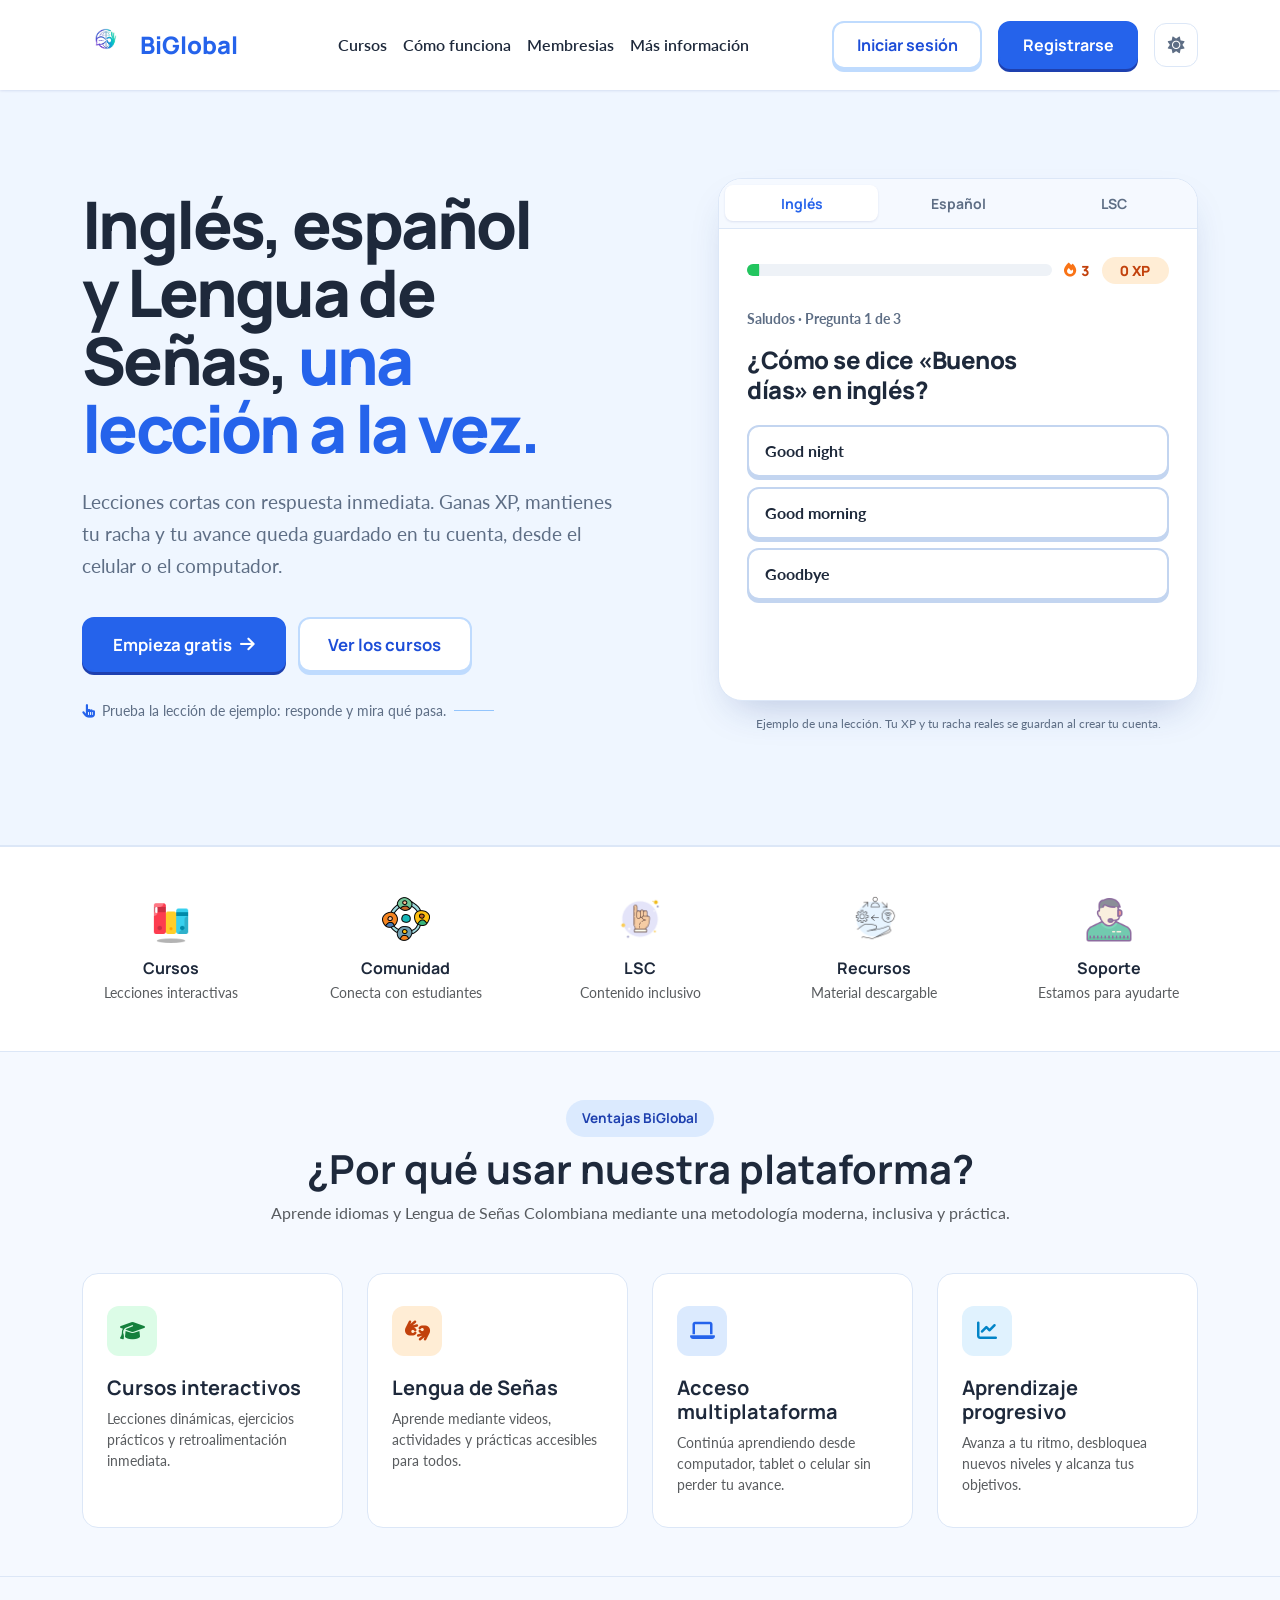
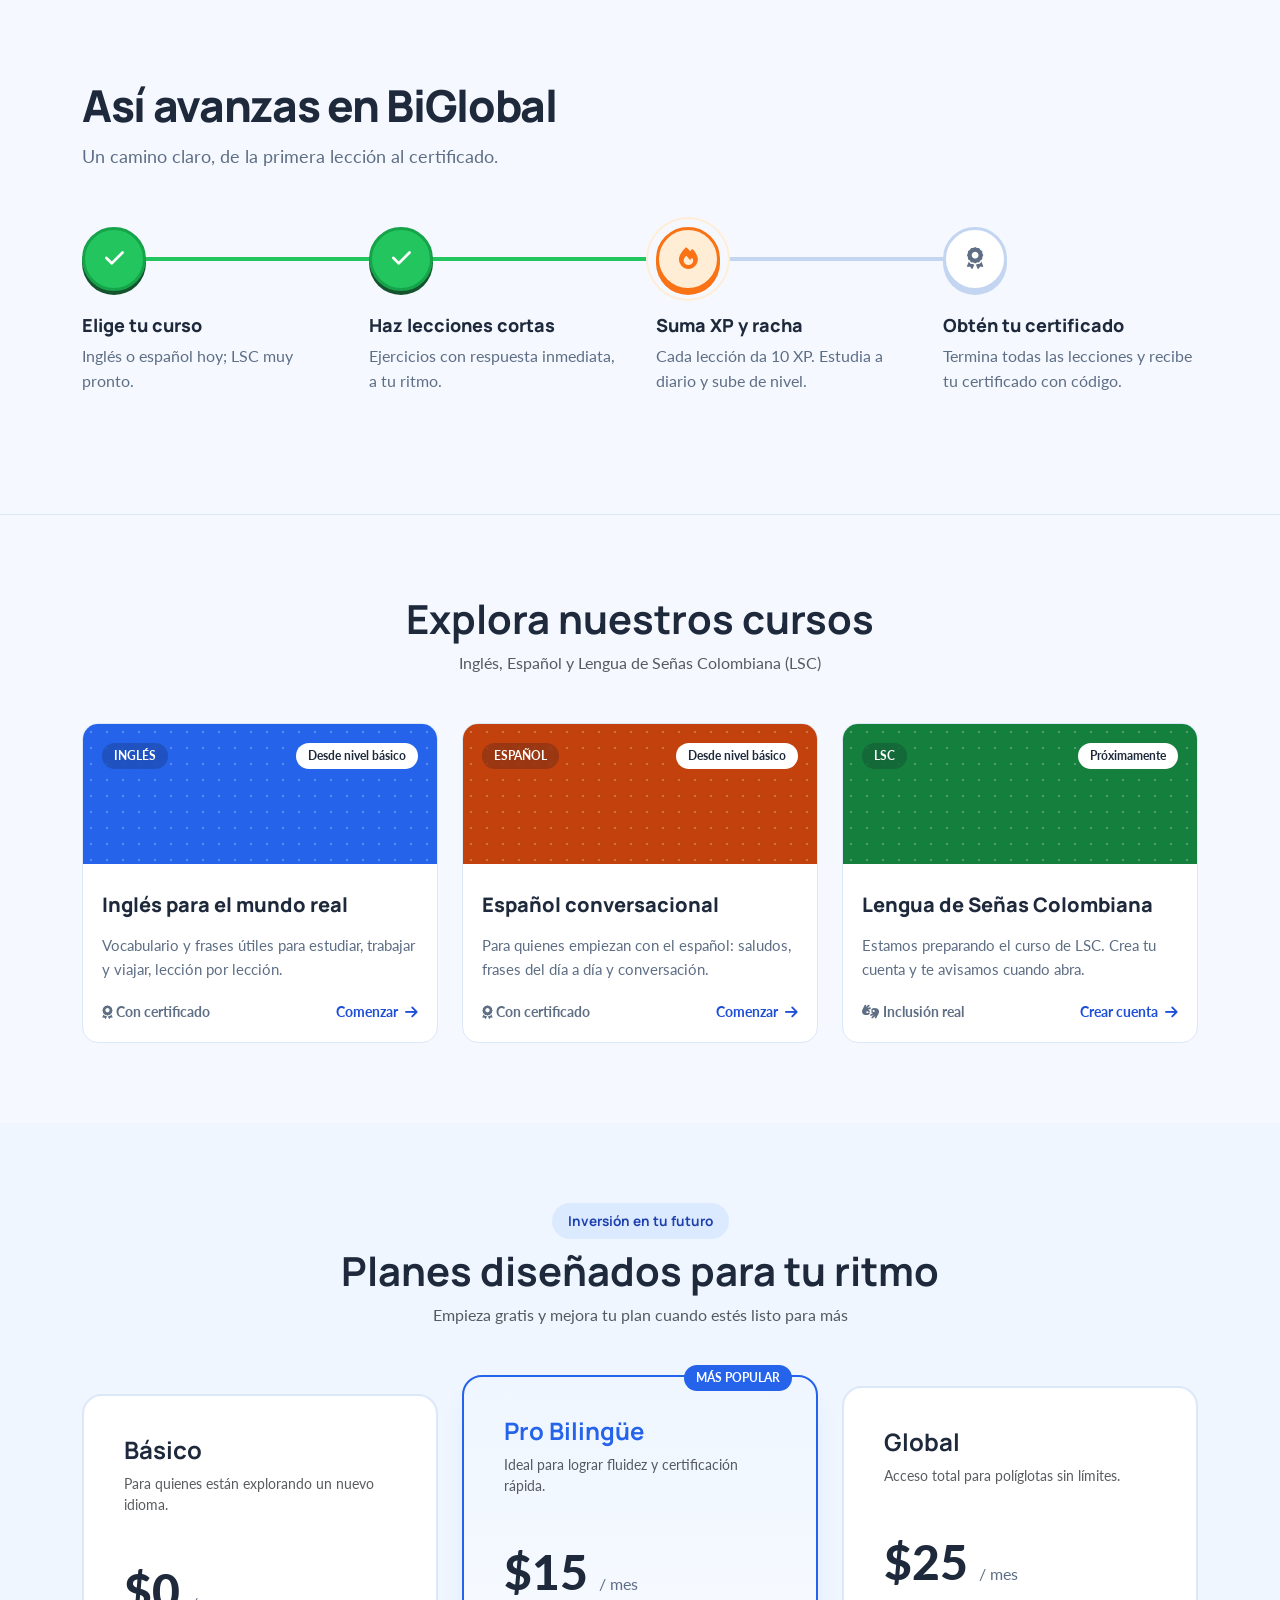
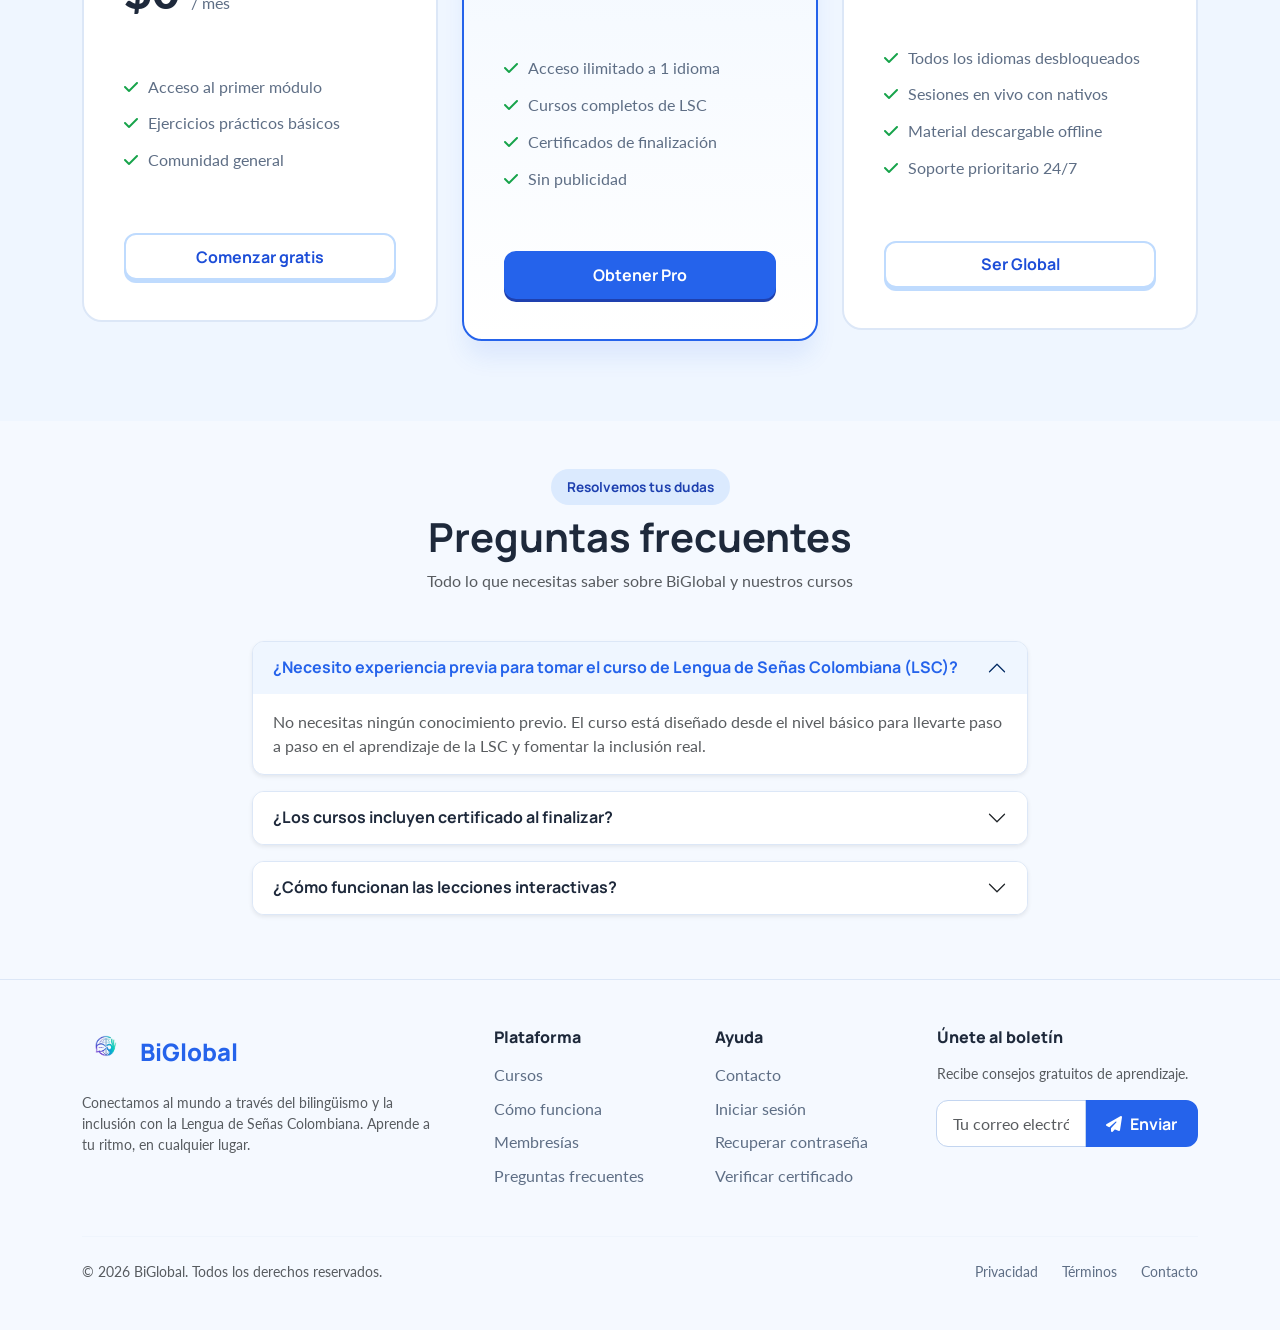
==== commit dc7790d1: "Agrega "Verificar certificado" al footer de la página principal Enlace a certificado.php en la colum" ====
--- a/src/index.html
+++ b/src/index.html
@@ -517,6 +517,7 @@
                         <li><a href="contacto.html">Contacto</a></li>
                         <li><a href="auth/login.html">Iniciar sesión</a></li>
                         <li><a href="auth/recuperar.php">Recuperar contraseña</a></li>
+                        <li><a href="certificado.php">Verificar certificado</a></li>
                     </ul>
                 </div>
 
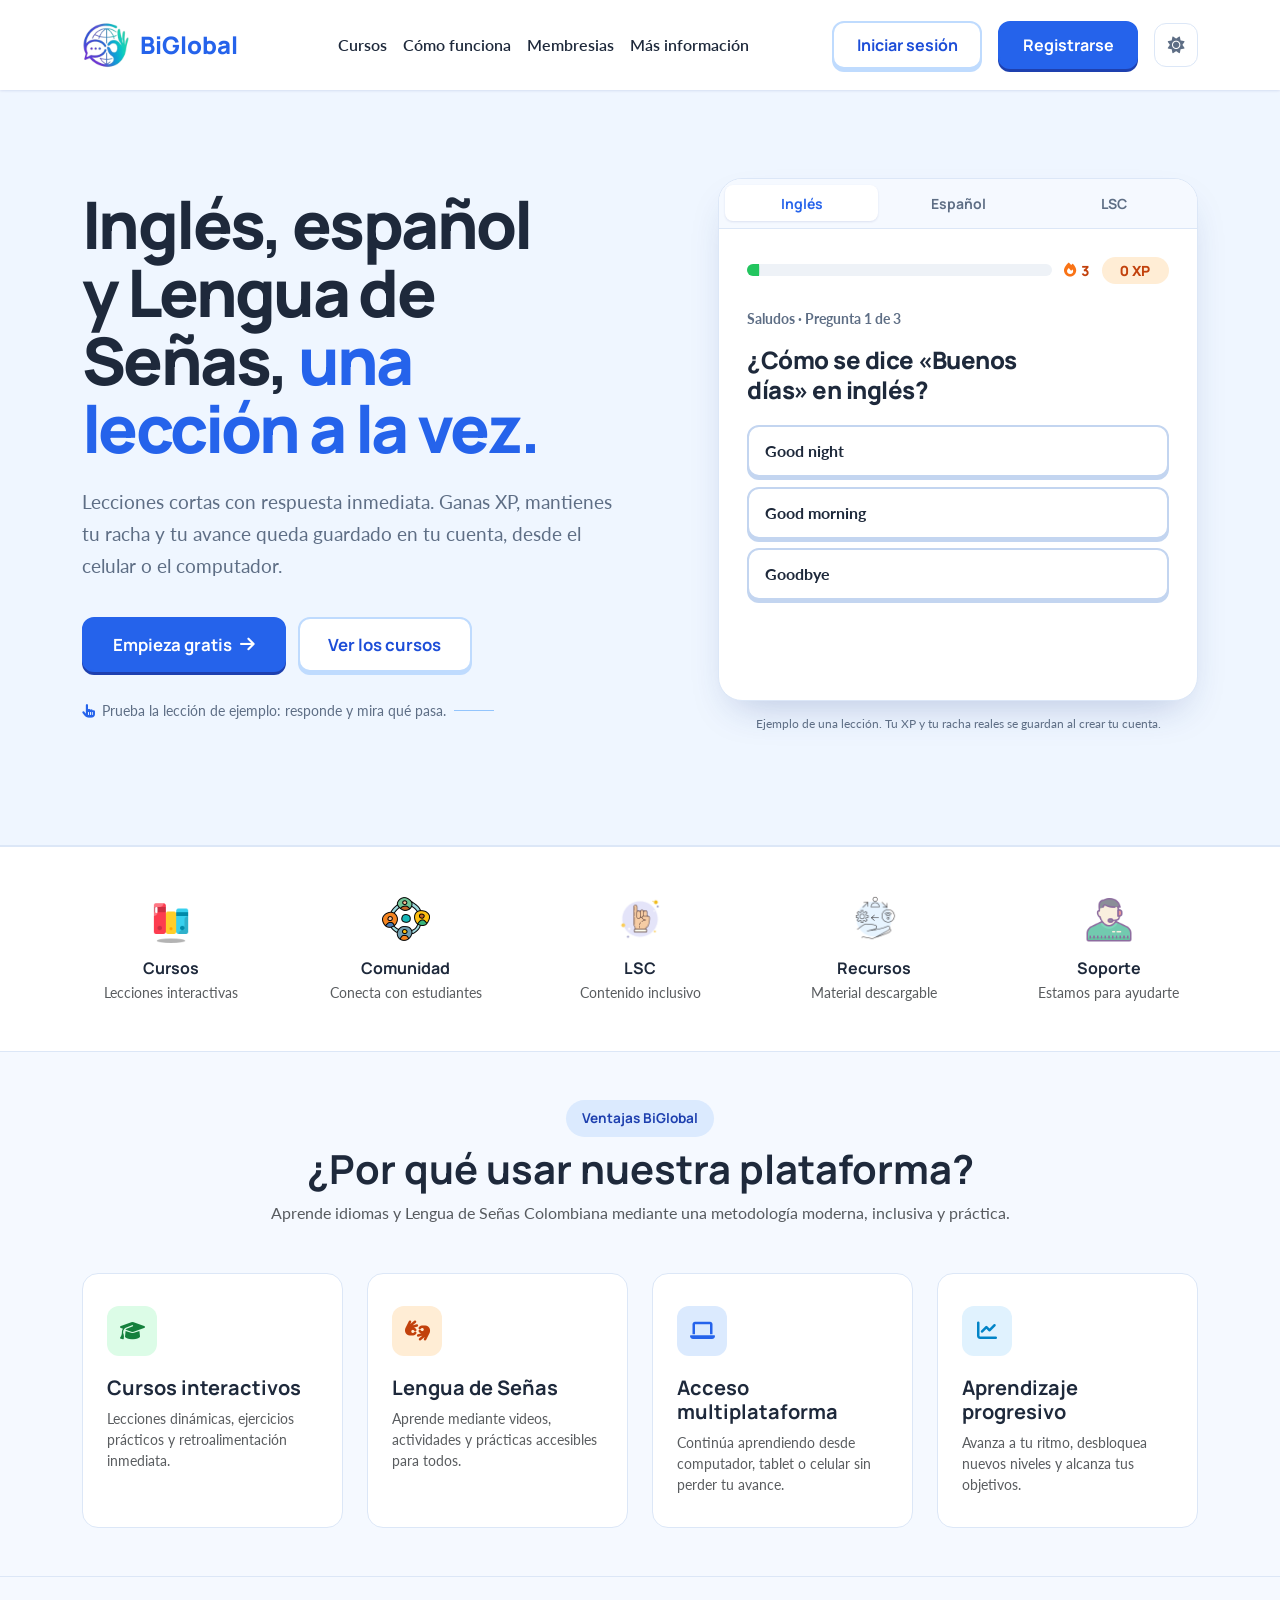
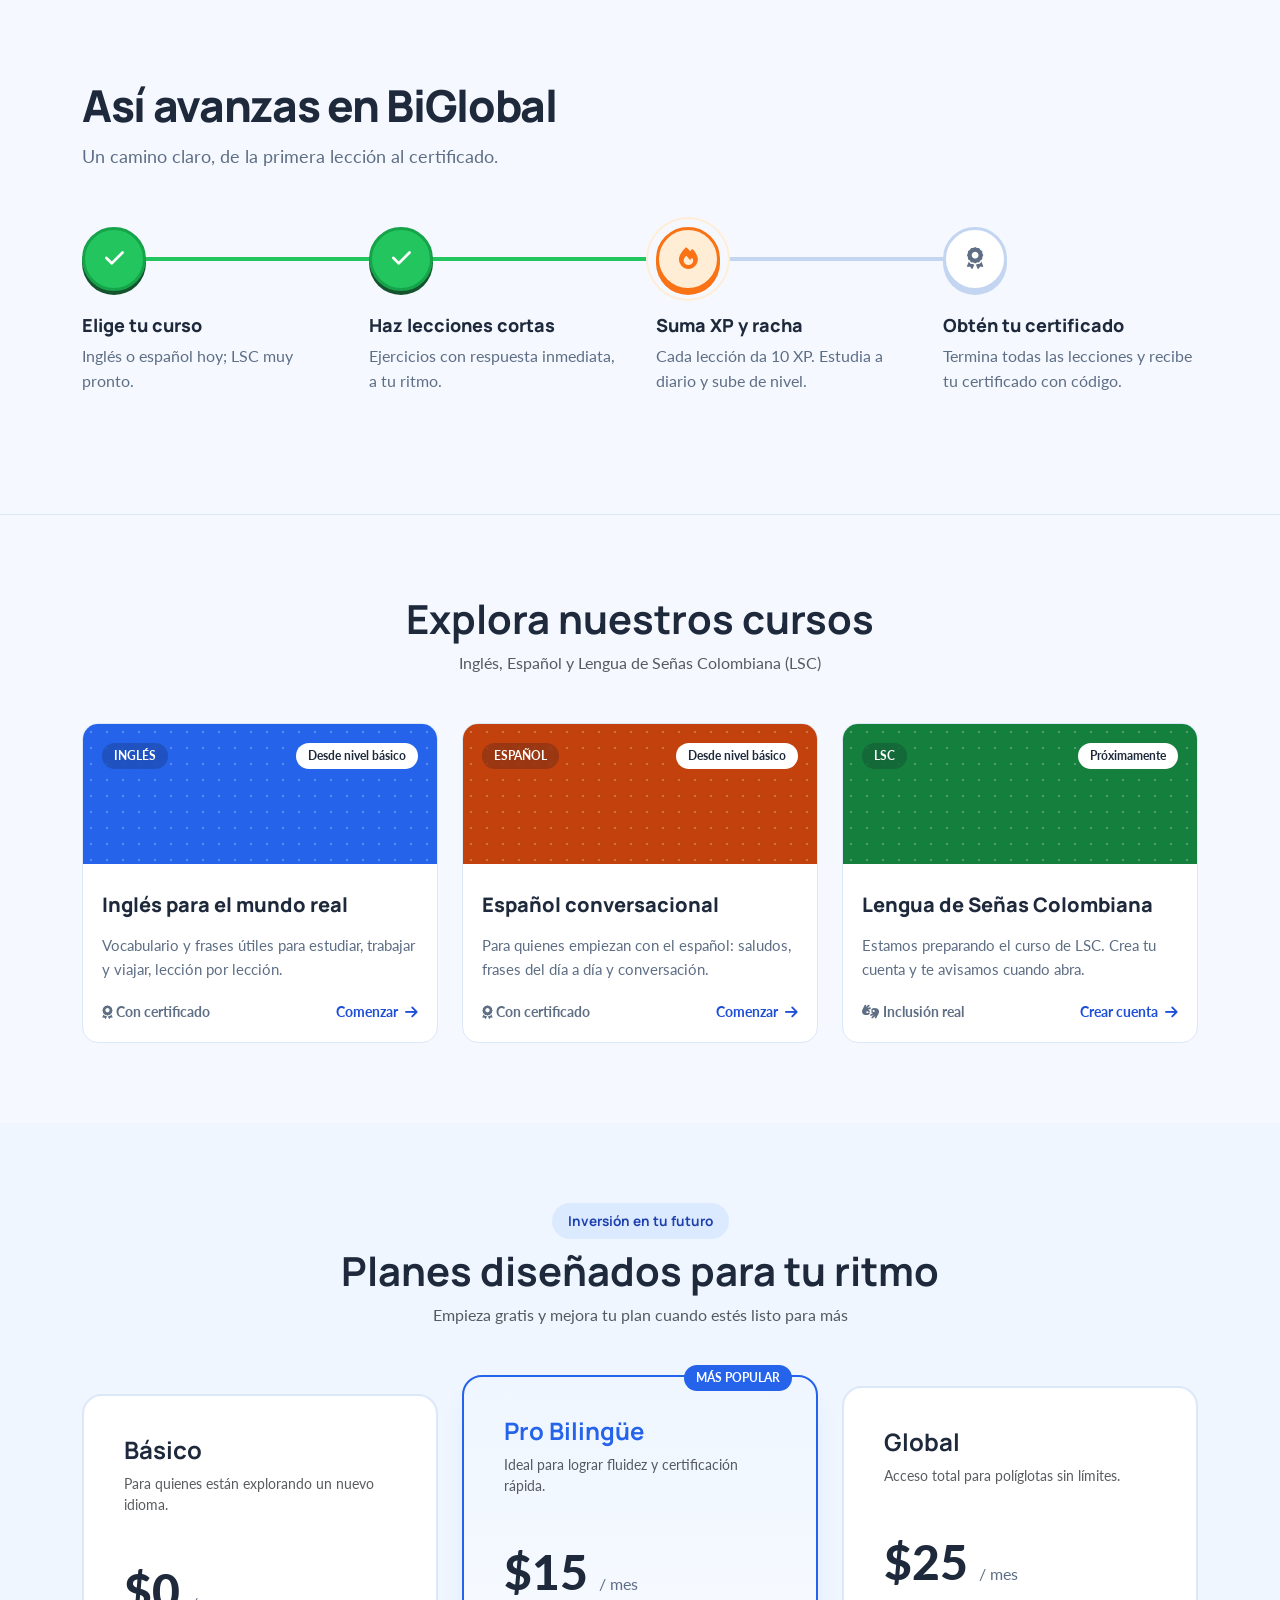
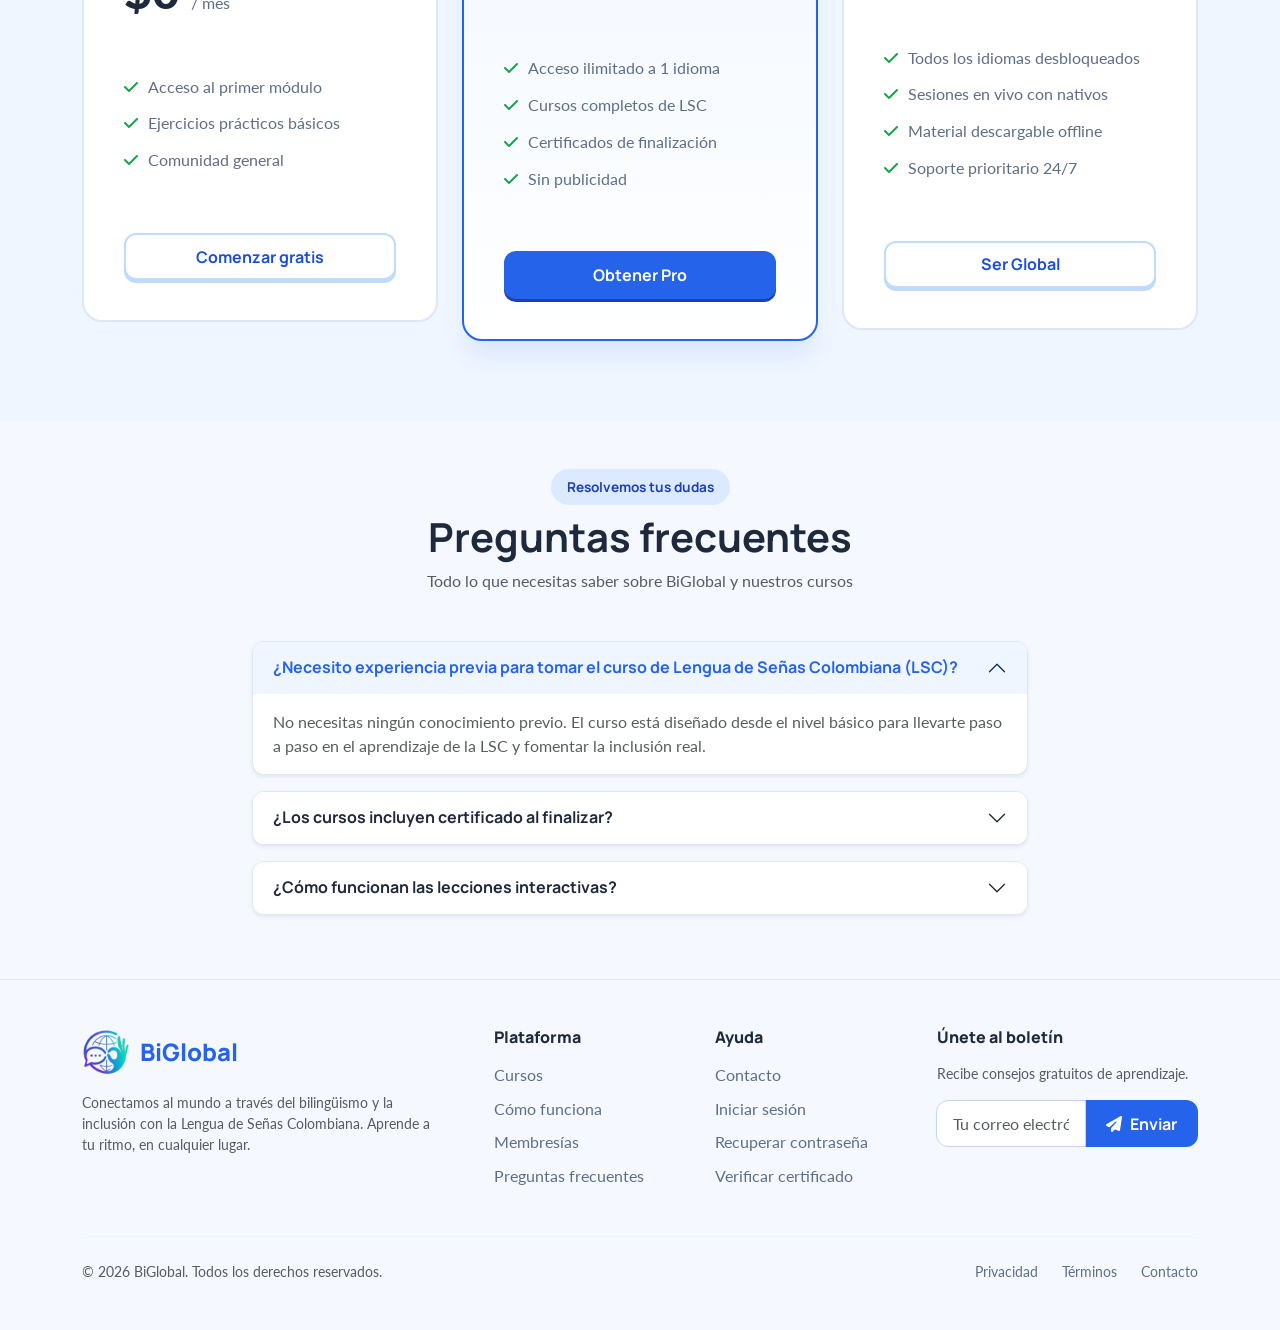
==== commit 53316b1a: "Agranda el logo de la página principal La barra y el pie de index.html usan logo-Biglobal-icono.png " ====
--- a/src/index.html
+++ b/src/index.html
@@ -14,7 +14,7 @@
         integrity="sha384-QWTKZyjpPEjISv5WaRU9OFeRpok6YctnYmDr5pNlyT2bRjXh0JMhjY6hW+ALEwIH" crossorigin="anonymous">
 
     <!-- FontAwesome para los iconos -->
-    <link rel="stylesheet" href="https://cdnjs.cloudflare.com/ajax/libs/font-awesome/6.5.2/css/all.min.css">
+    <link rel="stylesheet" href="https://cdnjs.cloudflare.com/ajax/libs/font-awesome/6.5.2/css/all.min.css" integrity="sha384-PPIZEGYM1v8zp5Py7UjFb79S58UeqCL9pYVnVPURKEqvioPROaVAJKKLzvH2rDnI" crossorigin="anonymous" referrerpolicy="no-referrer">
 
     <!-- Google Fonts -->
     <link
@@ -35,7 +35,7 @@
         <nav class="navbar navbar-expand-lg barra-navegacion">
             <div class="container">
                 <a class="navbar-brand contenedor-logo" href="#">
-                    <img src="img/logo-Biglobal.png" alt="Icono BiGlobal" class="logo-img">
+                    <img src="img/logo-Biglobal-icono.png" alt="Icono BiGlobal" class="logo-img">
                     <span class="logo-texto">BiGlobal</span>
                 </a>
 
@@ -490,7 +490,7 @@
             <div class="row g-4 justify-content-between mb-4">
                 <div class="col-lg-4">
                     <a class="navbar-brand contenedor-logo mb-3 d-inline-flex" href="#">
-                        <img src="img/logo-Biglobal.png" alt="" class="logo-img">
+                        <img src="img/logo-Biglobal-icono.png" alt="" class="logo-img">
                         <span class="logo-texto">BiGlobal</span>
                     </a>
                     <p class="text-muted small mb-3">
